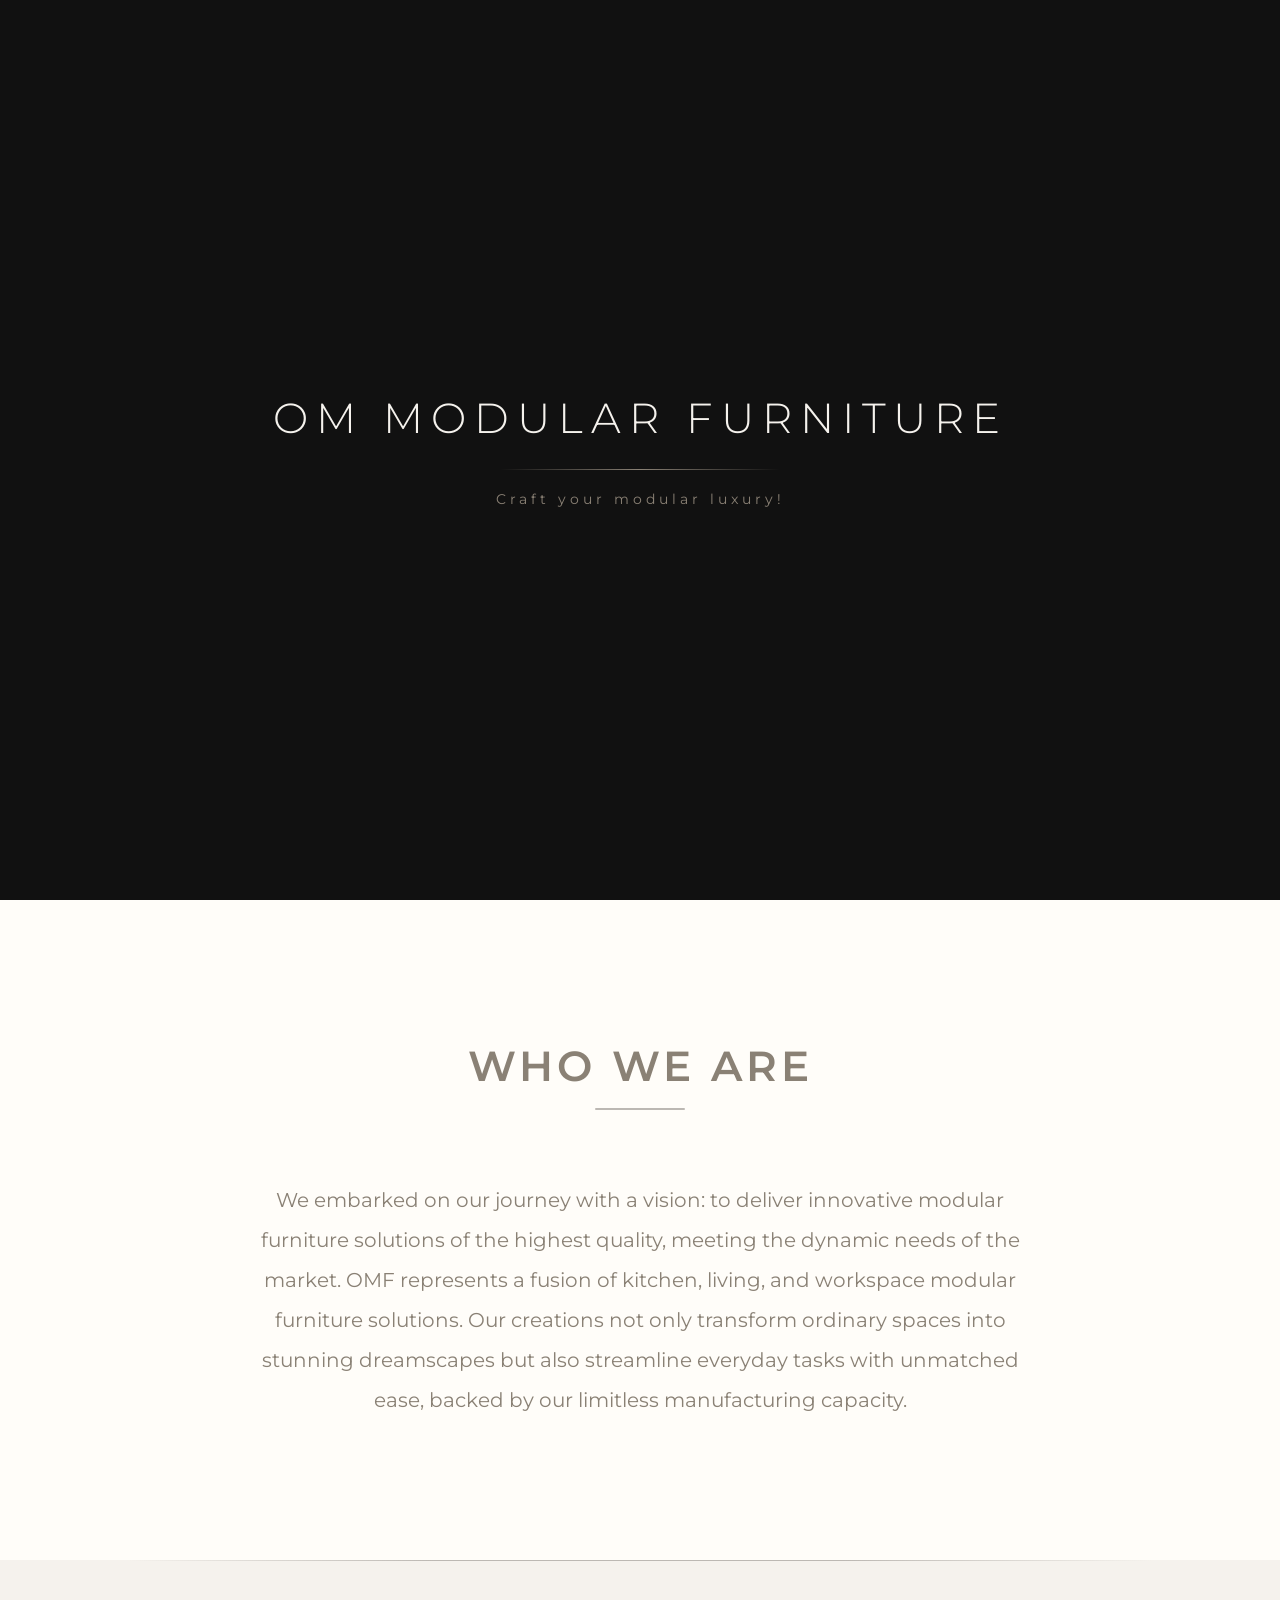
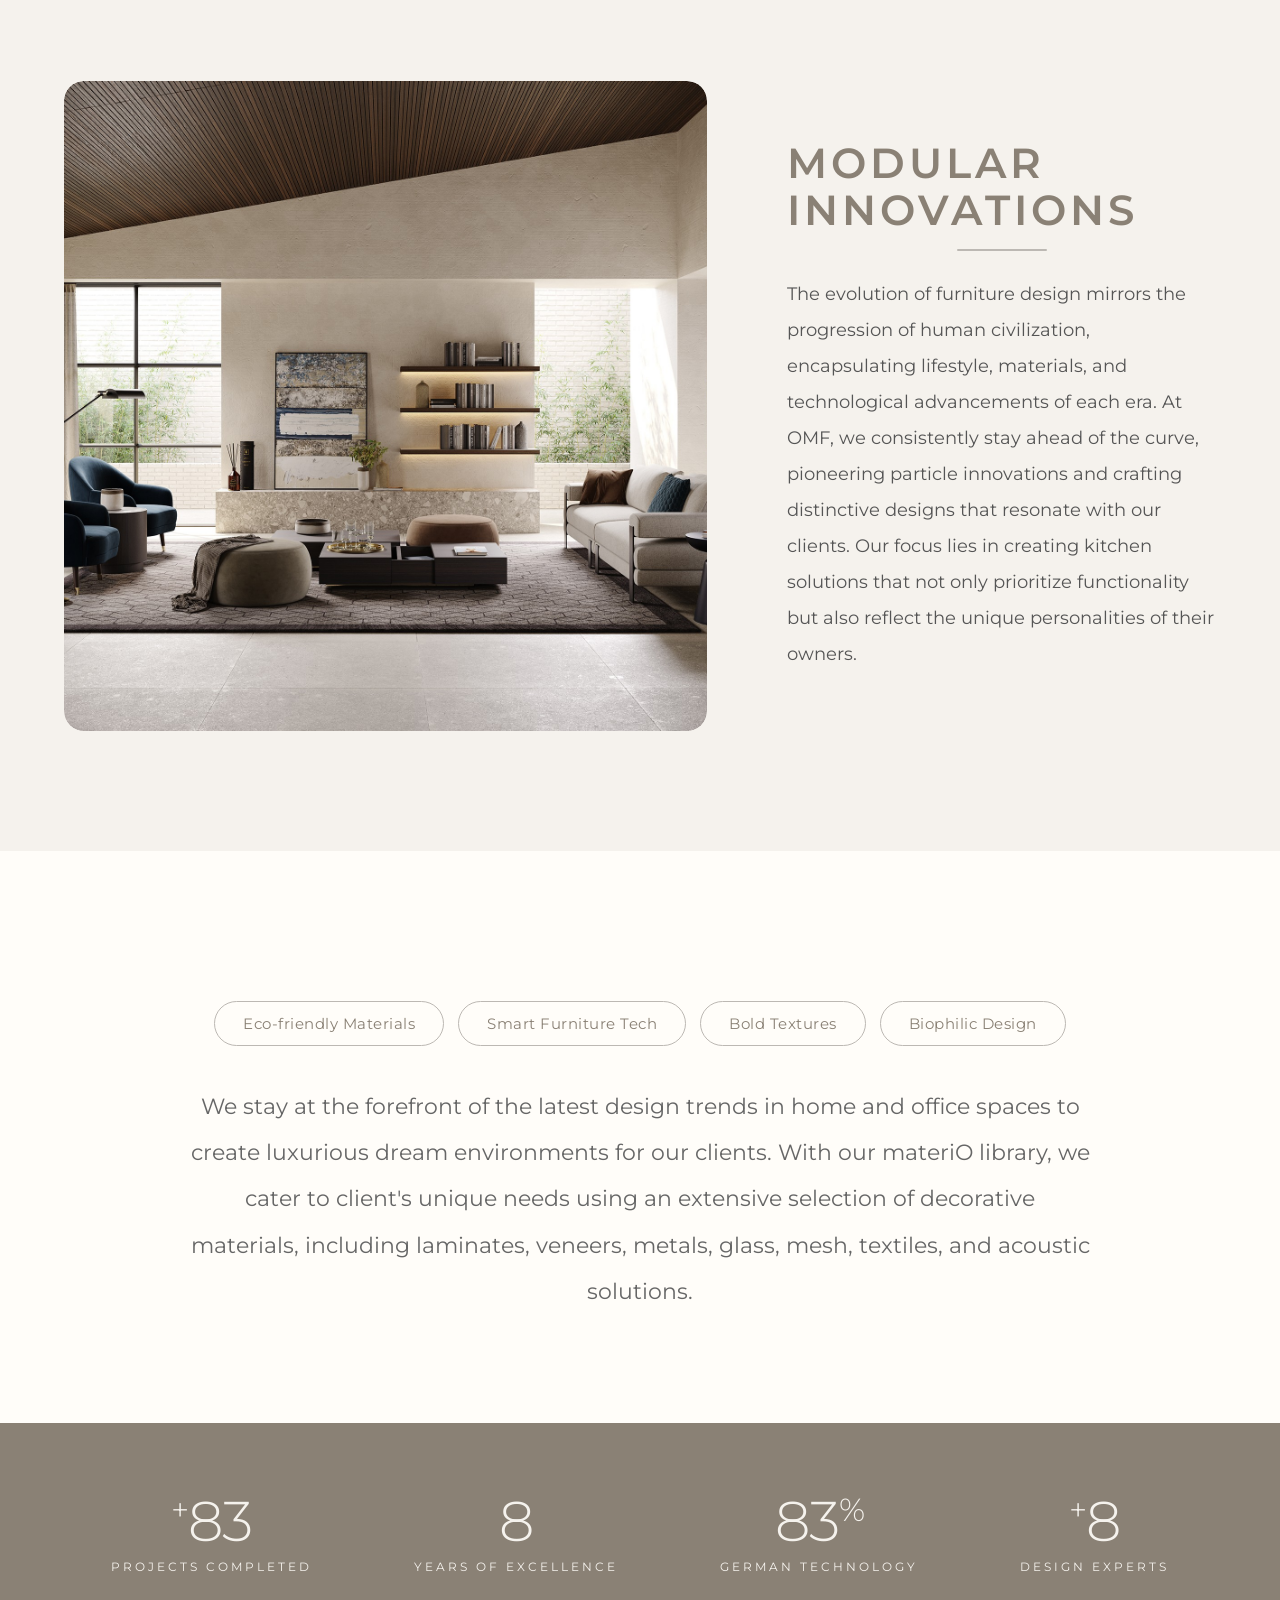
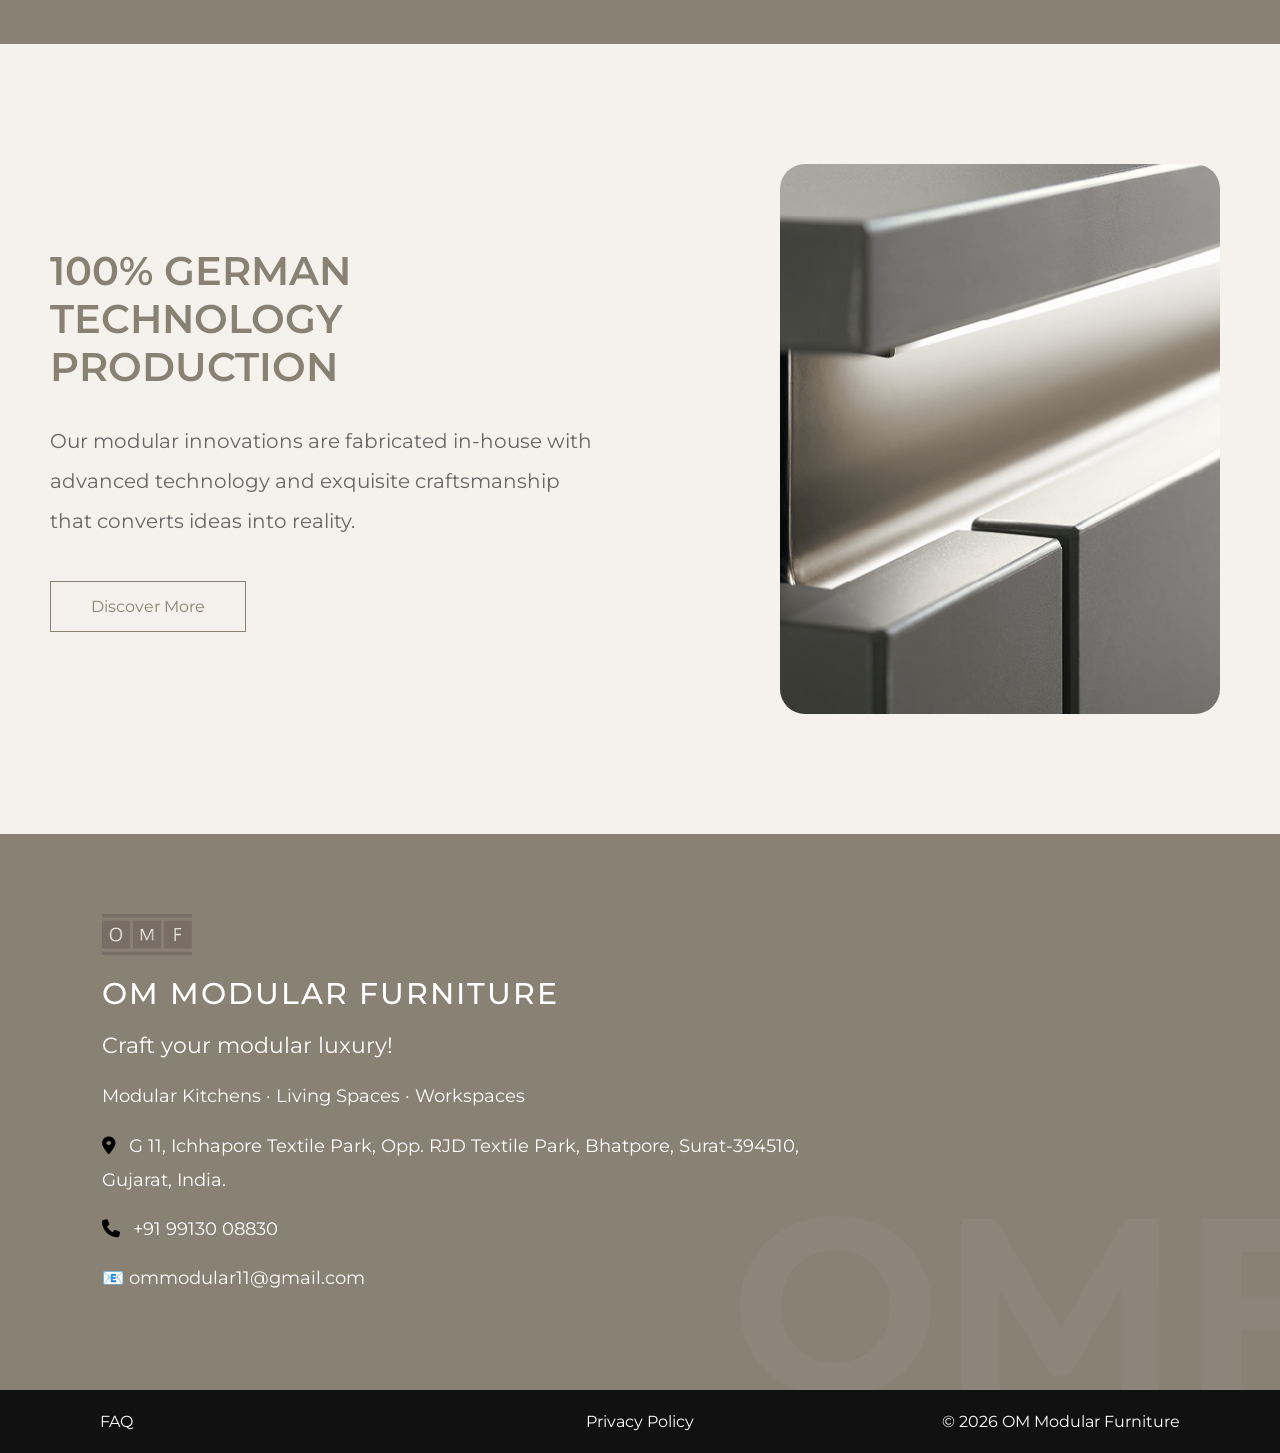
==== index.html @ 9ca9fcc8 "Update index.html" ====
<!DOCTYPE html>
<html lang="en">

<head>
    <meta charset="UTF-8">

    <meta name="viewport" content="width=device-width, initial-scale=1.0">

    <title>OM Modular Furniture Surat | Modular Kitchen, Wardrobe & Interior Design</title>

    <link rel="stylesheet" href="https://cdnjs.cloudflare.com/ajax/libs/font-awesome/6.7.2/css/all.min.css">

    <meta name="description"
        content="OM Modular Furniture Surat offers premium modular kitchens, wardrobes, TV units, living spaces and customized interior furniture solutions with modern design.">

    <link rel="stylesheet" href="https://cdnjs.cloudflare.com/ajax/libs/font-awesome/6.5.1/css/all.min.css">

    <link
        href="https://fonts.googleapis.com/css2?family=Montserrat:wght@300;400;500;600&family=Poppins:wght@300;400;500;600&display=swap"
        rel="stylesheet">

    <link rel="stylesheet" href="https://cdn.jsdelivr.net/npm/swiper@11/swiper-bundle.min.css">

    <style>
        /* ============================
           RESET & BASE
        ============================ */
        *,
        *::before,
        *::after {
            margin: 0;
            padding: 0;
            box-sizing: border-box;
        }

        html,
        body {
            width: 100%;
            overflow-x: hidden;
        }


        body {
            color: #8A8175;
            background-color: #f5f2ed;
            font-family: 'Montserrat', sans-serif;
        }

        img {
            max-width: 100%;
            height: auto;
            display: block;
        }

        /* ============================
           CSS CUSTOM PROPERTIES
        ============================ */
        :root {
            --cream: #f5f2ed;
            --warm: #fffdf9;
            --taupe: #8A8175;
            --taupe-light: #bcb8b3;
            --dark: #111;
            --white: #fff;
            --ease-out: cubic-bezier(0.22, 1, 0.36, 1);
            --ease-in-out: cubic-bezier(0.65, 0, 0.35, 1);
        }

        /* ============================
           LOADER
        ============================ */
        #loader {
            position: fixed;
            inset: 0;
            background: #111;
            display: flex;
            justify-content: center;
            align-items: center;
            z-index: 999999;
            transition: opacity .8s ease, visibility .8s ease;
        }

        #loader.hide {
            opacity: 0;
            visibility: hidden;
        }

        .loader-content {
            text-align: center;
        }

        .loader-content h1 {
            color: #f5f2ed;
            font-size: 42px;
            font-weight: 300;
            letter-spacing: 8px;
            margin-bottom: 25px;
            animation: loaderFadeUp .8s var(--ease-out) forwards;
            opacity: 0;
        }

        .loader-line {
            width: 0;
            height: 1px;
            background: linear-gradient(90deg, transparent, #8A8175, transparent);
            margin: auto;
            animation: loading 2s .3s ease forwards;
        }

        .loader-content p {
            color: #8A8175;
            letter-spacing: 4px;
            margin-top: 20px;
            font-size: 14px;
            animation: loaderFadeUp .8s .2s var(--ease-out) forwards;
            opacity: 0;
        }

        @keyframes loading {
            to {
                width: 280px;
            }
        }

        @keyframes loaderFadeUp {
            from {
                opacity: 0;
                transform: translateY(20px);
            }

            to {
                opacity: 1;
                transform: translateY(0);
            }
        }


        /* ============================
           SCROLL PROGRESS BAR
        ============================ */
        #progress-bar {
            position: fixed;
            top: 0;
            left: 0;
            height: 2px;
            background: linear-gradient(90deg, #8A8175, #bcb8b3);
            z-index: 99997;
            width: 0%;
            transition: width .1s linear;
        }

        /* ============================
   HEADER
============================ */
        header {
            position: fixed;
            top: 0;
            left: 0;
            right: 0;
            height: 90px;
            display: flex;
            align-items: center;
            justify-content: space-between;
            padding: 0 60px;
            z-index: 1000;
            transition: background .4s ease, height .4s ease, transform .5s var(--ease-out);
            animation: headerDrop .8s .2s var(--ease-out) both;
        }

        @keyframes headerDrop {
            from {
                transform: translateY(-100%);
                opacity: 0
            }

            to {
                transform: translateY(0);
                opacity: 1
            }
        }

        header.scrolled {
            background: rgba(17, 17, 17, .92);
            backdrop-filter: blur(20px);
            height: 70px;
        }

        header.hide-header {
            transform: translateY(-100%);
        }

        .logo-area {
            display: flex;
            align-items: center;
            gap: 30px;
        }

        .logo-area a {
            text-decoration: none;
            color: #f5f2ed;
            font-size: 13px;
            letter-spacing: 2px;
            text-transform: uppercase;
            position: relative;
            transition: color .3s, letter-spacing .3s;
        }

        .logo-area a::after {
            content: '';
            position: absolute;
            bottom: -4px;
            left: 0;
            width: 0;
            height: 1px;
            background: #bcb8b3;
            transition: width .4s var(--ease-out);
        }

        .logo-area a:hover {
            color: #bcb8b3;
            letter-spacing: 3px;
        }

        .logo-area a:hover::after {
            width: 100%;
        }

        .logo {
            position: absolute;
            left: 50%;
            top: 50%;
            transform: translate(-50%, -50%);
            transition: transform .4s var(--ease-out), opacity .3s;
        }

        .logo img {
            width: 120px;
        }

        .logo:hover {
            transform: translate(-50%, -50%) scale(1.06);
            opacity: .85;
        }

        .icons {
            display: flex;
            align-items: center;
            gap: 20px;
        }

        .icons i {
            font-size: 20px;
            color: #f5f2ed;
            cursor: none;
            transition: color .3s, transform .3s;
        }

        .icons i:hover {
            color: #8A8175;
            transform: scale(1.15);
        }

        .search-box {
            position: relative;
        }

        .search-form {
            position: absolute;
            top: 50%;
            right: 45px;
            transform: translateY(-50%);
            width: 0;
            overflow: hidden;
            opacity: 0;
            transition: all .4s var(--ease-out);
        }

        .search-box.active .search-form {
            width: 250px;
            opacity: 1;
        }

        .search-input {
            width: 250px;
            height: 42px;
            padding: 0 15px;
            border: 1px solid rgba(138, 129, 117, .4);
            border-radius: 30px;
            outline: none;
            background: rgba(255, 255, 255, .9);
            font-family: 'Montserrat', sans-serif;
            transition: border-color .3s;
        }

        .search-input:focus {
            border-color: #8A8175;
        }

        .menu-btn {
            transition: transform .4s var(--ease-out);
        }

        .menu-box.active .menu-btn {
            transform: rotate(90deg);
            color: #b8aa9b;
        }

        .menu-dropdown {
            position: absolute;
            top: 55px;
            right: 0;
            width: 240px;
            background: rgba(255, 255, 255, .97);
            backdrop-filter: blur(20px);
            border-radius: 18px;
            padding: 15px 25px;
            box-shadow: 0 30px 60px rgba(0, 0, 0, .12);
            opacity: 0;
            visibility: hidden;
            transform: translateY(20px) scale(.97);
            transform-origin: top right;
            transition: opacity .35s, transform .35s var(--ease-out), visibility .35s;
            z-index: 9999;
        }

        .menu-dropdown a {
            display: block;
            text-decoration: none;
            color: #555;
            font-size: 15px;
            padding: 14px 0;
            border-bottom: 1px solid rgba(0, 0, 0, .06);
            transition: color .3s, padding-left .3s;
        }

        .menu-dropdown a:last-child {
            border-bottom: none;
        }

        .menu-dropdown a:hover {
            color: #8A8175;
            padding-left: 12px;
        }

        .menu-box.active .menu-dropdown {
            opacity: 1;
            visibility: visible;
            transform: translateY(0) scale(1);
        }

        @media (max-width:768px) {

            .search-box {
                position: relative;
            }

            .search-form {
                position: absolute;
                top: 42px;
                right: -5px;
                transform: none;
                width: 0;
                opacity: 0;
                overflow: hidden;
                transition: .35s;
            }

            .search-box.active .search-form {
                width: 130px;
                opacity: 1;
            }

            .search-input {
                width: 130px;
                height: 30px;
                font-size: 12px;
                padding: 0 10px;
            }

        }

        /* ============================
           CURSOR
        ============================ */
        .cursor-dot {
            width: 8px;
            height: 8px;
            background: #8A8175;
            border-radius: 50%;
            position: fixed;
            pointer-events: none;
            z-index: 99999;
            transform: translate(-50%, -50%);
        }

        .cursor-ring {
            width: 36px;
            height: 36px;
            border: 1px solid rgba(138, 129, 117, .5);
            border-radius: 50%;
            position: fixed;
            pointer-events: none;
            z-index: 99998;
            transform: translate(-50%, -50%);
            transition: width .3s var(--ease-out), height .3s var(--ease-out), opacity .3s;
        }

        .cursor-ring.expand {
            width: 60px;
            height: 60px;
            opacity: .5;
        }

        /* ============================
           HERO
        ============================ */
        .hero {
            margin-top: -140pxs;
            height: 100vh;
            background: url("image/hero.jpg") center center/cover no-repeat;
            position: relative;
            display: flex;
            justify-content: center;
            align-items: center;
            overflow: hidden;
        }

        .hero {
            background-image: url("image/hero.jpg");
            background-position: center;
            background-size: cover;
            background-repeat: no-repeat;
        }

        /* Parallax overlay */
        .hero::before {
            content: '';
            position: absolute;
            inset: 0;
            background: rgba(0, 0, 0, .45);
            z-index: 1;
        }

        /* Subtle animated grain overlay */
        .hero::after {
            content: '';
            position: absolute;
            inset: -50%;
            background-image: url("data:image/svg+xml,%3Csvg viewBox='0 0 256 256' xmlns='http://www.w3.org/2000/svg'%3E%3Cfilter id='noise'%3E%3CfeTurbulence type='fractalNoise' baseFrequency='0.9' numOctaves='4' stitchTiles='stitch'/%3E%3C/filter%3E%3Crect width='100%25' height='100%25' filter='url(%23noise)' opacity='0.04'/%3E%3C/svg%3E");
            opacity: .4;
            z-index: 1;
            display: none;
        }

        @keyframes grainShift {

            0%,
            100% {
                transform: translate(0, 0);
            }

            10% {
                transform: translate(-2%, -2%);
            }

            20% {
                transform: translate(2%, -1%);
            }

            30% {
                transform: translate(-1%, 2%);
            }

            40% {
                transform: translate(2%, 2%);
            }

            50% {
                transform: translate(-2%, 1%);
            }

            60% {
                transform: translate(1%, -2%);
            }

            70% {
                transform: translate(-1%, 1%);
            }

            80% {
                transform: translate(2%, -2%);
            }

            90% {
                transform: translate(-2%, 2%);
            }
        }

        .hero-bg-layer {
            position: absolute;
            inset: -10%;
            z-index: 0;
            transition: transform .1s linear;
        }

        .hero-content {
            position: relative;
            z-index: 2;
            max-width: 800px;
            text-align: center;
            padding: 0 20px;
            color: #fff;
        }

        .hero-content p {
            font-size: 22px;
            line-height: 1.8;
            margin-bottom: 35px;
            opacity: 0;
            transform: translateY(40px);
            animation: fadeUp 1.2s 1.5s var(--ease-out) forwards;
            letter-spacing: .3px;
        }

        /* Decorative lines */
        .hero-line {
            width: 60px;
            height: 1px;
            background: rgba(255, 255, 255, .5);
            margin: 0 auto 30px;
            opacity: 0;
            transform: scaleX(0);
            animation: lineIn .8s 1.2s var(--ease-out) forwards;
        }

        .hero-line.bottom {
            margin: 30px auto 0;
            animation-delay: 2s;
        }

        @keyframes lineIn {
            to {
                opacity: 1;
                transform: scaleX(1);
            }
        }

        @keyframes fadeUp {
            to {
                opacity: 1;
                transform: translateY(0);
            }
        }

        .hero,
        .hero-bg-layer {
            background: url("image/hero.jpg") center center/cover no-repeat;
        }

        @media (max-width:768px) {

            .hero,
            .hero-bg-layer {
                background-image: url("image/hero.jpg");
            }

        }

        /* Scroll indicator */
        .scroll-indicator {
            position: absolute;
            bottom: 40px;
            left: 50%;
            transform: translateX(-50%);
            z-index: 3;
            display: flex;
            flex-direction: column;
            align-items: center;
            gap: 8px;
            opacity: 0;
            animation: fadeUp .8s 2.5s var(--ease-out) forwards;
        }

        .scroll-indicator span {
            color: rgba(255, 255, 255, .5);
            font-size: 11px;
            letter-spacing: 3px;
            text-transform: uppercase;
        }

        .scroll-mouse {
            width: 24px;
            height: 38px;
            border: 1px solid rgba(255, 255, 255, .4);
            border-radius: 12px;
            display: flex;
            justify-content: center;
            padding-top: 6px;
        }

        .scroll-wheel {
            width: 3px;
            height: 8px;
            background: rgba(255, 255, 255, .7);
            border-radius: 2px;
            animation: scrollWheel 2s ease infinite;
        }

        @keyframes scrollWheel {
            0% {
                transform: translateY(0);
                opacity: 1;
            }

            80% {
                transform: translateY(12px);
                opacity: 0;
            }

            100% {
                transform: translateY(0);
                opacity: 0;
            }
        }

        @media (max-width:768px) {

            .scroll-indicator {
                position: fixed !important;
                left: 50% !important;
                right: auto !important;
                bottom: 20px !important;
                transform: translateX(-50%) !important;
                margin: 0 !important;
            }

        }

        /* ============================
           SCROLL REVEAL (JS class)
        ============================ */
        .reveal {
            opacity: 0;
            transform: translateY(50px);
            transition: opacity .9s var(--ease-out), transform .9s var(--ease-out);
        }

        .reveal.active {
            opacity: 1;
            transform: translateY(0);
        }

        .reveal-left {
            opacity: 0;
            transform: translateX(-60px);
            transition: opacity .9s var(--ease-out), transform .9s var(--ease-out);
        }

        .reveal-left.active {
            opacity: 1;
            transform: translateX(0);
        }

        .reveal-right {
            opacity: 0;
            transform: translateX(60px);
            transition: opacity .9s var(--ease-out), transform .9s var(--ease-out);
        }

        .reveal-right.active {
            opacity: 1;
            transform: translateX(0);
        }

        /* Stagger delays */
        .reveal[data-delay="1"] {
            transition-delay: .1s;
        }

        .reveal[data-delay="2"] {
            transition-delay: .2s;
        }

        .reveal[data-delay="3"] {
            transition-delay: .3s;
        }

        /* ============================
           WHO WE ARE
        ============================ */
        .write {
            background-color: #fffdf9;
            padding: 140px 80px;
            display: flex;
            justify-content: center;
            overflow: hidden;
        }

        .write-content {
            max-width: 950px;
            width: 100%;
            text-align: center;
        }

        .write-content h3 {
            font-size: 2rem;
            color: #8A8175;
            text-transform: uppercase;
            letter-spacing: 4px;
            margin-bottom: 20px;
            position: relative;
            display: inline-block;
        }

        .write-content h3::after {
            content: '';
            position: absolute;
            bottom: -10px;
            left: 50%;
            transform: translateX(-50%);
            width: 0;
            height: 1px;
            background: #bcb8b3;
            transition: width 1.2s 1s var(--ease-out);
        }

        .write-content.active h3::after {
            width: 80%;
        }

        .write-content p {
            font-size: 20px;
            color: #8A8175;
            line-height: 2;
            max-width: 800px;
            margin: 30px auto 0;
            text-align: center;
        }

        /* ===== COMMON SECTION HEADING ===== */

        .section-heading {
            position: relative;
            display: inline-block;
            font-family: 'Montserrat', sans-serif;
            font-size: 42px;
            font-weight: 600;
            text-transform: uppercase;
            letter-spacing: 4px;
            color: #8A8175;
            margin-bottom: 40px;
            padding-bottom: 18px;
        }

        .section-heading::after {
            content: '';
            position: absolute;
            left: 50%;
            bottom: 0;
            transform: translateX(-50%);
            width: 90px;
            height: 2px;
            background: #bcb8b3;
            border-radius: 20px;
        }

        @media(max-width:768px) {

            .section-heading {
                font-size: 30px;
                letter-spacing: 2px;
                margin-bottom: 30px;
            }

            .section-heading::after {
                width: 70px;
            }

        }

        /* ============================
           INNOVATION SECTION
        ============================ */
        .innovation-section {
            width: 90%;
            margin: 120px auto;
            display: flex;
            align-items: center;
            gap: 80px;
        }

        .innovation-text {
            width: 40%;
        }

        .innovation-text h2 {
            font-size: 42px;
            color: #8A8175;
            margin-bottom: 25px;
            line-height: 1.1;
        }

        .innovation-text p {
            font-size: 18px;
            line-height: 1.9;
            color: #555;
            max-width: 650px;
            text-align: left;
            line-height: 2;
        }

        .innovationSwiper {
            width: 60%;
            height: 650px;
            border-radius: 20px;
            overflow: hidden;
        }

        .innovationSwiper img {
            width: 100%;
            height: 100%;
            object-fit: cover;
            border-radius: 20px;
        }

        /* Swiper override */
        .swiper-button-next,
        .swiper-button-prev {
            display: none !important;
        }

        /* ============================
           NEW SECTION
        ============================ */
        .new {
            width: 100%;
            background: #fffdf9;
            padding: 100px 20px;
        }

        .content {
            max-width: 1100px;
            margin: 0 auto;
            display: flex;
            flex-direction: column;
            align-items: center;
            text-align: center;
        }

        .content .mm {
            font-family: 'Montserrat', sans-serif;
            font-size: 22px;
            line-height: 2.2;
            color: #8A8175;
            font-weight: 500;
            max-width: 700px;
            margin: 40px auto;
            text-align: center;
        }

        .content .text {
            font-size: 22px;
            line-height: 2.1;
            color: #666;
            max-width: 900px;
            margin: 8px auto;
            text-align: center;
        }

        /* Animated feature pills */
        .feature-pills {
            display: flex;
            flex-wrap: wrap;
            gap: 14px;
            justify-content: center;
            margin: 50px auto 30px;
        }

        .pill {
            padding: 12px 28px;
            border: 1px solid #bcb8b3;
            border-radius: 50px;
            color: #8A8175;
            font-size: 15px;
            letter-spacing: .5px;
            opacity: 0;
            transform: translateY(20px) scale(.95);
            transition: opacity .5s var(--ease-out), transform .5s var(--ease-out),
                background .3s ease, color .3s ease;
            cursor: default;
        }

        .pill:hover {
            background: #8A8175;
            color: #fff;
            border-color: #8A8175;
        }

        .pill.active {
            opacity: 1;
            transform: translateY(0) scale(1);
        }

        .pill:nth-child(1) {
            transition-delay: .1s;
        }

        .pill:nth-child(2) {
            transition-delay: .2s;
        }

        .pill:nth-child(3) {
            transition-delay: .3s;
        }

        .pill:nth-child(4) {
            transition-delay: .4s;
        }

        /* ============================
           GERMAN TECH
        ============================ */
        .german-tech {
            width: 100%;
            max-width: 1400px;
            margin: 120px auto;
            padding: 0 50px;
            display: flex;
            justify-content: space-between;
            align-items: center;
            gap: 80px;
        }

        .german-left {
            flex: 1;
        }

        .german-left h2 {
            font-size: 40px;
            font-weight: 600;
            line-height: 1.2;
            color: #8A8175;
            margin-bottom: 30px;
            margin-top: 5px;
        }

        .german-left p {
            font-size: 20px;
            line-height: 2;
            color: #666;
            max-width: 600px;
            margin-bottom: 40px;
        }

        .discover-btn {
            display: inline-block;
            padding: 15px 40px;
            border: 1px solid #8A8175;
            text-decoration: none;
            color: #8A8175;
            position: relative;
            overflow: hidden;
            transition: color .4s ease, letter-spacing .3s ease;
        }

        .discover-btn::before {
            content: '';
            position: absolute;
            inset: 0;
            background: #8A8175;
            transform: scaleX(0);
            transform-origin: right;
            transition: transform .4s var(--ease-in-out);
            z-index: -1;
        }

        .discover-btn:hover::before {
            transform: scaleX(1);
            transform-origin: left;
        }

        .discover-btn:hover {
            color: #fff;
            letter-spacing: 1px;
        }

        .german-right {
            flex: 1;
            overflow: hidden;
            border-radius: 25px;
        }

        .german-right img {
            width: 80%;
            height: 550px;
            object-fit: cover;
            border-radius: 25px;
            margin-left: 100px;
            transition: transform .8s var(--ease-out);
        }

        .german-right:hover img {
            transform: scale(1.04);
        }

        /* ============================
           STATS COUNTER STRIP
        ============================ */
        .stats-strip {
            background: #8A8175;
            padding: 70px 80px;
            display: flex;
            justify-content: space-around;
            align-items: center;
            flex-wrap: wrap;
            gap: 40px;
        }

        .stat-item {
            text-align: center;
        }

        .stat-num {
            font-size: 56px;
            font-weight: 300;
            color: #f5f2ed;
            letter-spacing: -1px;
            line-height: 1;
        }

        .stat-num span {
            font-size: 32px;
            vertical-align: super;
        }

        .stat-label {
            font-size: 12px;
            color: #f5f2ed;
            letter-spacing: 3px;
            text-transform: uppercase;
            margin-top: 10px;
        }

        /* =====================================
   CONTACT
===================================== */

        .contact {
            background: #8A8175;
            color: #fff;
            padding: 80px 8%;
            position: relative;
            overflow: hidden;
            margin: 0;
        }

        .contact::before {
            content: "OMF";
            position: absolute;
            right: -60px;
            bottom: -40px;
            font-size: 250px;
            font-weight: 700;
            color: rgba(255, 255, 255, .04);
            pointer-events: none;
            user-select: none;
            line-height: 1;
        }

        .logo1 {
            display: flex;
            justify-content: flex-start;
            margin-bottom: 20px;
        }

        .logo1 img {
            width: 90px;
            margin-left: 0;
        }

        .contact h1 {
            font-size: 30px;
            font-weight: 500;
            letter-spacing: 2px;
            text-transform: uppercase;
            color: #fff;
            margin-bottom: 20px;
        }

        .contact h2 {
            font-size: 22px;
            font-weight: 400;
            margin-bottom: 20px;
        }

        .contact p {
            font-size: 18px;
            line-height: 1.9;
            margin-bottom: 15px;
            max-width: 700px;
        }

        /* =====================================
   FOOTER
===================================== */

        footer {
            background: #111;
            color: #fff;
            display: flex;
            justify-content: space-between;
            align-items: center;
            padding: 22px 60px;
            margin: 0;
        }

        .footer-left,
        .footer-center,
        .footer-right {
            flex: 1;
            font-size: 16px;
        }

        .footer-left {
            margin-left: 40px;
            text-align: left;
        }

        .footer-center {
            text-align: center;
        }

        .footer-right {
            margin-right: 40px;
            text-align: right;
        }

        footer a {
            color: #fff;
            text-decoration: none;
            transition: .3s;
        }

        footer a:hover {
            color: #c7c0b8;
        }

        /* Remove Gap */

        .contact+footer {
            margin-top: 0;
        }

        body {
            margin: 0;
        }

        .contact i {
            color: #000;
            margin-right: 8px;
        }

        /* =====================================
   TABLET
===================================== */

        @media(max-width:991px) {

            .contact {
                padding: 70px 40px;
                text-align: center;
            }

            .logo1 {
                justify-content: center;
            }

            .logo1 img {
                margin: 0;
                width: 90px;
            }

            .contact h1,
            .contact h2,
            .contact p {
                text-align: center;
                margin-left: auto;
                margin-right: auto;
            }

            footer {
                padding: 20px 30px;
            }

        }

        /* =====================================
   MOBILE
===================================== */

        @media(max-width:768px) {

            .contact {
                padding: 60px 20px;
            }

            .logo1 img {
                width: 85px;
            }

            .contact h1 {
                font-size: 22px;
            }

            .contact h2 {
                font-size: 18px;
            }

            .contact p {
                font-size: 15px;
                line-height: 1.8;
            }

            .contact::before {
                font-size: 140px;
                right: -25px;
                bottom: -20px;
            }

            footer {
                flex-direction: column;
                gap: 12px;
                text-align: center;
                padding: 25px 15px;
            }

            .footer-left,
            .footer-center,
            .footer-right {
                width: 100%;
                text-align: center;
            }

        }

        /* ============================
           HEADING SPLIT ANIMATION
        ============================ */
        .split-word {
            display: inline-block;
            overflow: hidden;
            vertical-align: top;
        }

        .split-word .inner {
            display: inline-block;
            transform: translateY(110%);
            transition: transform .8s var(--ease-out);
        }

        .split-word.active .inner {
            transform: translateY(0);
        }

        /* ============================
           HORIZONTAL LINE DIVIDERS
        ============================ */
        .divider-line {
            height: 1px;
            background: linear-gradient(90deg, transparent, #bcb8b3 30%, #bcb8b3 70%, transparent);
            width: 0;
            margin: 0 auto;
            transition: width 1.4s var(--ease-out);
        }

        .divider-line.active {
            width: 80%;
        }

        /* ============================
           MEDIA QUERIES
        ============================ */
        @media(max-width: 991px) {
            .innovation-section {
                flex-direction: column;
                gap: 40px;
            }

            .innovation-text {
                width: 100%;
                text-align: center;
            }

            .innovation-text p {
                text-align: center;
            }

            .innovationSwiper {
                width: 100%;
                height: 400px;
            }

            .german-tech {
                flex-direction: column;
                text-align: center;
                padding: 0 30px;
            }

            .german-right img {
                margin: 0 auto;
                width: 100%;
                height: 400px;
            }

            .stats-strip {
                padding: 50px 30px;
            }
        }

        @media(max-width: 768px) {
            header {
                height: 75px;
                padding: 0 15px;
            }

            .logo {
                position: static;
                transform: none;
            }

            .logo img {
                width: 75px;
            }

            .logo-area {
                gap: 12px;
            }

            .logo-area a {
                font-size: 13px;
            }

            .icons i {
                font-size: 22px;
            }

            .menu-dropdown {
                right: 0;
                top: 35px;
                width: 200px;
            }

            .write {
                padding: 60px 20px;
            }

            .innovation-text h2 {
                font-size: 35px;
            }

            .innovationSwiper {
                height: 300px;
            }

            .contact {
                padding: 50px 20px;
                text-align: center;
            }

            .contact h1,
            .contact h2,
            .contact p {
                text-align: center;
            }

            footer {
                flex-direction: column;
                gap: 12px;
                padding: 25px 15px;
            }

            .footer-left,
            .footer-center,
            .footer-right {
                width: 100%;
                margin: 0;
                text-align: center;
            }

            .stat-num {
                font-size: 40px;
            }
        }

        @media(max-width: 600px) {
            h1 {
                font-size: 32px !important;
            }

            h2 {
                font-size: 28px !important;
            }

            p {
                font-size: 16px !important;
                line-height: 1.6;
            }
        }

        /* Reduced motion */
        @media (prefers-reduced-motion: reduce) {

            *,
            *::before,
            *::after {
                animation-duration: .01ms !important;
                transition-duration: .01ms !important;
            }
        }

        .hero-content,
        header {
            opacity: 0;
        }

        .page-loaded .hero-content,
        .page-loaded header {
            opacity: 1;
        }

        html {
            scroll-behavior: smooth;
        }

        /* ============================
   MOBILE HEADER
============================ */

        @media (max-width:768px) {

            header {
                height: 75px;
                padding: 0 15px;
                background: rgba(17, 17, 17, .75);
                backdrop-filter: blur(15px);
            }


            .logo-area {
                display: flex;
                gap: 12px;
                flex-shrink: 0;
            }


            .logo-area a {
                font-size: 10px;
                letter-spacing: 1px;
            }


            .logo {
                position: absolute;
                left: 50%;
                transform: translate(-50%, -50%);
            }


            .logo img {
                width: 90px;
            }


            .icons {
                gap: 12px;
                flex-shrink: 0;
            }


            .icons i {
                font-size: 17px;
            }


            .search-form {
                right: 0;
                top: 55px;
            }


            .search-box.active .search-form {
                width: 190px;
            }


            .search-input {
                width: 190px;
                height: 38px;
            }


            .menu-dropdown {
                position: fixed;
                top: 75px;
                right: 12px;
                width: 210px;
            }

        }



        /* SMALL MOBILE */
        @media(max-width:420px) {

            header {
                padding: 0 10px;
            }


            .logo-area {
                gap: 8px;
            }


            .logo-area a {
                font-size: 9px;
            }


            .logo img {
                width: 75px;
            }


            .icons {
                gap: 8px;
            }


            .icons i {
                font-size: 16px;
            }

        }

        ::selection {
            background: #8A8175;
            color: white;
        }
    </style>
</head>

<body>

    <!-- CURSOR -->
    <div class="cursor-dot" id="cursorDot"></div>
    <div class="cursor-ring" id="cursorRing"></div>

    <!-- SCROLL PROGRESS -->
    <div id="progress-bar"></div>

    <!-- LOADER -->
    <div id="loader">
        <div class="loader-content">
            <h1>OM MODULAR FURNITURE</h1>
            <div class="loader-line"></div>
            <p>Craft your modular luxury!</p>
        </div>
    </div>

    <header id="mainHeader">
        <div class="logo-area">
            <a href="culture.html">Culture</a>
            <a href="insight.html">Insight</a>
        </div>

        <div class="logo">
            <img src="image/logo.png" alt="OM Modular Furniture - Modular Kitchen & Interior Solutions">
        </div>

        <div class="icons">
            <div class="search-box">
                <i class="fas fa-search search-btn"></i>
                <form class="search-form">
                    <input type="text" class="search-input" placeholder="Search...">
                </form>
            </div>

            <div class="menu-box">
                <i class="fas fa-bars menu-btn"></i>
                <div class="menu-dropdown">
                    <a href="modular-kitchen.html">Modular Kitchen</a>
                    <a href="living-space.html">Living Space</a>
                    <a href="workspace.html">Workspace</a>
                    <a href="contact.html">Contact</a>
                </div>
            </div>
        </div>
    </header>

    <!-- HERO -->
    <section class="hero">
        <div class="hero-bg-layer" id="heroBg"></div>
        <div class="hero-content">
            <div class="hero-line"></div>
            <p>
                "We are the ideas that become actions, Spaces that transformed into emotions,
                Invisible yet palpable values that redefine interior environments, elevating them from ordinary to
                extraordinary dreamscapes."
            </p>

            <div class="hero-line bottom"></div>
            <div class="scroll-indicator">
                <span>Scroll</span>
                <div class="scroll-mouse">
                    <div class="scroll-wheel"></div>
                </div>
            </div>
    </section>

    <!-- WHO WE ARE -->
    <section class="write">
        <div class="write-content reveal">
            <h2 class="section-heading">Who We Are</h2>
            <p>
                We embarked on our journey with a vision: to deliver innovative modular furniture solutions of the
                highest quality, meeting the dynamic needs of the market. OMF represents a fusion of kitchen,
                living,
                and workspace modular furniture solutions. Our creations not only transform ordinary spaces into
                stunning
                dreamscapes but also streamline everyday tasks with unmatched ease, backed by our limitless
                manufacturing capacity.
            </p>
        </div>
    </section>

    <!-- DIVIDER -->
    <div class="divider-line" style="margin: 0 auto;"></div>

    <!-- INNOVATION -->
    <section class="innovation-section">
        <div class="swiper innovationSwiper reveal-left">
            <div class="swiper-wrapper">
                <div class="swiper-slide"><img src="image/innovation1.jpg" alt="Modern Modular Furniture Design Surat">
                </div>
                <div class="swiper-slide"><img src="image/innovation2.jpg"
                        alt="Premium Modular Kitchen Interior Design"></div>
                <div class="swiper-slide"><img src="image/innovation3.jpg"
                        alt="Luxury Living Room Furniture Design Surat"></div>
                <div class="swiper-slide"><img src="image/innovation4.jpg" alt="Customized Modular Furniture Solutions">
                </div>
                <div class="swiper-slide"><img src="image/innovation5.jpg" alt="Modern Workspace Interior Furniture">
                </div>
            </div>
            <div class="swiper-button-next"></div>
            <div class="swiper-button-prev"></div>
        </div>

        <div class="innovation-text reveal-right">
            <h2 class="section-heading">Modular Innovations</h2>
            <p>
                The evolution of furniture design mirrors the progression of human civilization, encapsulating
                lifestyle, materials, and technological advancements of each era. At OMF, we consistently stay
                ahead of the curve, pioneering particle innovations and crafting distinctive designs that resonate
                with our clients. Our focus lies in creating kitchen solutions that not only prioritize functionality
                but also reflect the unique personalities of their owners.
            </p>
        </div>
    </section>

    <!-- NEW FEATURES SECTION -->
    <section class="new">
        <div class="content">
            <div class="feature-pills">
                <div class="pill">Eco-friendly Materials</div>
                <div class="pill">Smart Furniture Tech</div>
                <div class="pill">Bold Textures</div>
                <div class="pill">Biophilic Design</div>
            </div>
            <p class="text reveal">
                We stay at the forefront of the latest design trends in home and office spaces to create luxurious dream
                environments for our clients. With our materiO library, we cater to client's unique needs using an
                extensive selection of decorative materials, including laminates, veneers, metals, glass, mesh,
                textiles, and acoustic solutions.
            </p>
        </div>
    </section>

    <!-- STATS STRIP -->
    <section class="stats-strip">
        <div class="stat-item reveal" data-delay="1">
            <div class="stat-num" data-target="100"><span>+</span>0</div>
            <div class="stat-label">Projects Completed</div>
        </div>
        <div class="stat-item reveal" data-delay="2">
            <div class="stat-num" data-target="10">0</div>
            <div class="stat-label">Years of Excellence</div>
        </div>
        <div class="stat-item reveal" data-delay="3">
            <div class="stat-num" data-target="100">0<span>%</span></div>
            <div class="stat-label">German Technology</div>
        </div>
        <div class="stat-item reveal" data-delay="1">
            <div class="stat-num" data-target="10"><span>+</span>0</div>
            <div class="stat-label">Design Experts</div>
        </div>
    </section>

    <!-- GERMAN TECH -->
    <section class="german-tech">
        <div class="german-left reveal-left">
            <h2>100% GERMAN TECHNOLOGY PRODUCTION</h2>
            <p>
                Our modular innovations are fabricated in-house with advanced
                technology and exquisite craftsmanship that converts ideas into reality.
            </p>
            <a href="#" class="discover-btn">Discover More</a>
        </div>
        <div class="german-right reveal-right">
            <img src="image/german-tech.jpg" alt="German Technology Modular Furniture Manufacturing Surat">
        </div>
    </section>

    <!-- CONTACT -->
    <section class="contact">

        <div class="logo1">
            <img src="image/logo.png" alt="OM Modular Furniture - Modular Kitchen & Interior Solutions">
        </div>

        <h1 class="reveal">Om Modular Furniture</h1>
        <h2 class="reveal">Craft your modular luxury!</h2>
        <p class="reveal">Modular Kitchens · Living Spaces · Workspaces</p>
        <p class="reveal">
            <i class="fa-solid fa-location-dot"></i>
            G 11, Ichhapore Textile Park, Opp. RJD Textile Park,
            Bhatpore, Surat-394510, Gujarat, India.
        </p>

        <p class="reveal">
            <i class="fa-solid fa-phone"></i>
            +91 99130 08830
        </p>

        <p class="reveal">📧 ommodular11@gmail.com</p>
    </section>

    <!-- FOOTER -->
    <footer>
        <div class="footer-left"><a href="FAQ.html">FAQ</a></div>
        <div class="footer-center"><a href="privacy-policy.html">Privacy Policy</a></div>
        <div class="footer-right">© 2026 OM Modular Furniture</div>
    </footer>

    <script src="https://cdn.jsdelivr.net/npm/swiper@11/swiper-bundle.min.js"></script>

    <script>

        /* ============================
      CURSOR
   ============================ */
        const dot = document.getElementById("cursorDot");
        const ring = document.getElementById("cursorRing");
        let mouseX = 0, mouseY = 0, ringX = 0, ringY = 0;

        document.addEventListener("mousemove", e => {
            mouseX = e.clientX; mouseY = e.clientY;
            dot.style.left = mouseX + "px";
            dot.style.top = mouseY + "px";
        });
        (function ringFollow() {
            ringX += (mouseX - ringX) * 0.12;
            ringY += (mouseY - ringY) * 0.12;
            ring.style.left = ringX + "px";
            ring.style.top = ringY + "px";
            requestAnimationFrame(ringFollow);
        })();
        document.querySelectorAll("a, button, .icons i, .service-item").forEach(el => {
            el.addEventListener("mouseenter", () => ring.classList.add("expand"));
            el.addEventListener("mouseleave", () => ring.classList.remove("expand"));
        });


        /* ============================
        LOADER
     ============================ */
        window.addEventListener("load", () => {
            const loader = document.getElementById("loader");

            setTimeout(() => {
                loader.classList.add("hide");

                setTimeout(() => {
                    loader.remove();
                    document.body.classList.add("page-loaded");
                }, 800);

            }, 2500);
        });

        /* ============================
           CUSTOM CURSOR
        ============================ */

        document.querySelectorAll("a, button, .icons i, .pill").forEach(el => {
            el.addEventListener("mouseenter", () => ring.classList.add("expand"));
            el.addEventListener("mouseleave", () => ring.classList.remove("expand"));
        });

        /* ============================
           PROGRESS BAR
        ============================ */
        const progressBar = document.getElementById("progress-bar");

        window.addEventListener("scroll", () => {
            const totalHeight =
                document.documentElement.scrollHeight - window.innerHeight;

            const progress =
                (window.pageYOffset / totalHeight) * 100;

            progressBar.style.width = progress + "%";
        });

        /* ============================
           HEADER SCROLL
        ============================ */
        const header = document.getElementById("mainHeader");

        let lastScroll = 0;

        window.addEventListener("scroll", () => {

            let currentScroll = window.pageYOffset;

            header.classList.toggle("scrolled", currentScroll > 60);

            if (currentScroll > lastScroll && currentScroll > 120) {
                header.style.transform = "translateY(-100%)";
            } else {
                header.style.transform = "translateY(0)";
            }

            lastScroll = currentScroll;
        });


        /* ============================
           SWIPER
        ============================ */
        new Swiper(".innovationSwiper", {
            loop: true,
            speed: 1500,
            autoplay: {
                delay: 3000,
                disableOnInteraction: false,
            },
            effect: "fade",
            fadeEffect: {
                crossFade: true,
            },
        });

        /* ============================
           SCROLL REVEAL
        ============================ */
        const revealElements = document.querySelectorAll(
            ".reveal, .reveal-left, .reveal-right, .divider-line, .write-content"
        );

        const revealObserver = new IntersectionObserver((entries) => {

            entries.forEach(entry => {

                if (entry.isIntersecting) {
                    entry.target.classList.add("active");
                }

            });

        }, {
            threshold: 0.15
        });

        revealElements.forEach(el => {
            revealObserver.observe(el);
        });

        /* ============================
           FEATURE PILLS
        ============================ */
        const pillSection = document.querySelector(".feature-pills");

        const pillObserver = new IntersectionObserver((entries) => {

            entries.forEach(entry => {

                if (entry.isIntersecting) {

                    document.querySelectorAll(".pill").forEach(pill => {
                        pill.classList.add("active");
                    });

                }

            });

        }, {
            threshold: 0.3
        });

        if (pillSection) {
            pillObserver.observe(pillSection);
        }

        /* ============================
           COUNTER
        ============================ */
        function animateCounter(el) {

            const target = Number(el.dataset.target);

            const hasPercent = el.innerHTML.includes("%");
            const hasPlus = el.innerHTML.includes("+");

            const duration = 1800;

            const startTime = performance.now();

            function update(currentTime) {

                const elapsed = currentTime - startTime;

                const progress = Math.min(elapsed / duration, 1);

                const value =
                    Math.floor(target * (1 - Math.pow(1 - progress, 3)));

                let html = "";

                if (hasPlus) html += "<span>+</span>";

                html += value;

                if (hasPercent) html += "<span>%</span>";

                el.innerHTML = html;

                if (progress < 1) {
                    requestAnimationFrame(update);
                }
            }

            requestAnimationFrame(update);
        }

        const counterObserver = new IntersectionObserver((entries) => {

            entries.forEach(entry => {

                if (entry.isIntersecting) {

                    const counter =
                        entry.target.querySelector(".stat-num[data-target]");

                    if (counter && !counter.dataset.counted) {

                        counter.dataset.counted = "true";

                        animateCounter(counter);
                    }
                }
            });

        }, {
            threshold: 0.3
        });

        document.querySelectorAll(".stat-item").forEach(item => {
            counterObserver.observe(item);
        });

        /* ============================
           MENU
        ============================ */
        const menuBtn = document.querySelector(".menu-btn");
        const menuBox = document.querySelector(".menu-box");

        if (menuBtn && menuBox) {

            menuBtn.addEventListener("click", (e) => {
                e.stopPropagation();
                menuBox.classList.toggle("active");
            });

            document.addEventListener("click", () => {
                menuBox.classList.remove("active");
            });
        }

        /* ============================
           SEARCH
        ============================ */
        /* SEARCH */
        const searchBtn = document.querySelector(".search-btn");
        const searchBox = document.querySelector(".search-box");

        if (searchBtn) {

            searchBtn.addEventListener("click", function (e) {
                e.stopPropagation();

                searchBox.classList.toggle("active");

                if (searchBox.classList.contains("active")) {
                    setTimeout(() => {
                        searchInput.focus();
                    }, 200);
                }
            });

            searchBox.addEventListener("click", function (e) {
                e.stopPropagation();
            });

            document.addEventListener("click", function () {
                searchBox.classList.remove("active");
            });

        }

        const searchForm = document.querySelector(".search-form");
const searchInput = document.querySelector(".search-input");

searchForm.addEventListener("submit", function (e) {
    e.preventDefault();

    let value = searchInput.value.toLowerCase().trim();

    // Kitchen
    if (
        value.includes("kitchen") ||
        value.includes("linear") ||
        value.includes("parallel") ||
        value.includes("l-shape") ||
        value.includes("l shape") ||
        value.includes("u-shape") ||
        value.includes("u shape") ||
        value.includes("island") ||
        value.includes("peninsula")
    ) {
        window.location.href = "modular-kitchen.html";
    }

    // Living Space
    else if (
        value.includes("living") ||
        value.includes("living room") ||
        value.includes("tv unit") ||
        value.includes("display unit") ||
        value.includes("storage cabinet") ||
        value.includes("coffee table") ||
        value.includes("entertainment unit")
    ) {
        window.location.href = "living-space.html";
    }

    // Bedroom
    else if (
        value.includes("bedroom") ||
        value.includes("bed") ||
        value.includes("modular bed") ||
        value.includes("side storage") ||
        value.includes("wall mirror") ||
        value.includes("study") ||
        value.includes("study unit") ||
        value.includes("work unit")
    ) {
        window.location.href = "bedroom.html";
    }

    // Bathroom
    else if (
        value.includes("bathroom") ||
        value.includes("vanity") ||
        value.includes("sink") ||
        value.includes("dressing") ||
        value.includes("dressing unit") ||
        value.includes("bath storage")
    ) {
        window.location.href = "bathroom.html";
    }

    // Wardrobe
    else if (
        value.includes("wardrobe") ||
        value.includes("hinged") ||
        value.includes("sliding") ||
        value.includes("walk-in") ||
        value.includes("walk in")
    ) {
        window.location.href = "wardrobe.html";
    }

    // Workspace
    else if (
        value.includes("workspace") ||
        value.includes("office") ||
        value.includes("workstation") ||
        value.includes("locker") ||
        value.includes("storage") ||
        value.includes("table") ||
        value.includes("meeting") ||
        value.includes("booth") ||
        value.includes("lounge") ||
        value.includes("bookshelf") ||
        value.includes("reception") ||
        value.includes("conference") ||
        value.includes("executive")
    ) {
        window.location.href = "workspace.html";
    }

    // Contact
    else if (
        value.includes("contact") ||
        value.includes("phone") ||
        value.includes("email")
    ) {
        window.location.href = "contact.html";
    }

    // Culture
    else if (
        value.includes("culture")
    ) {
        window.location.href = "culture.html";
    }

    // Insight
    else if (
        value.includes("insight") ||
        value.includes("design") ||
        value.includes("story")
    ) {
        window.location.href = "insight.html";
    }

    else {
        alert("Page not found");
    }
});    </script>

</body>

</html>
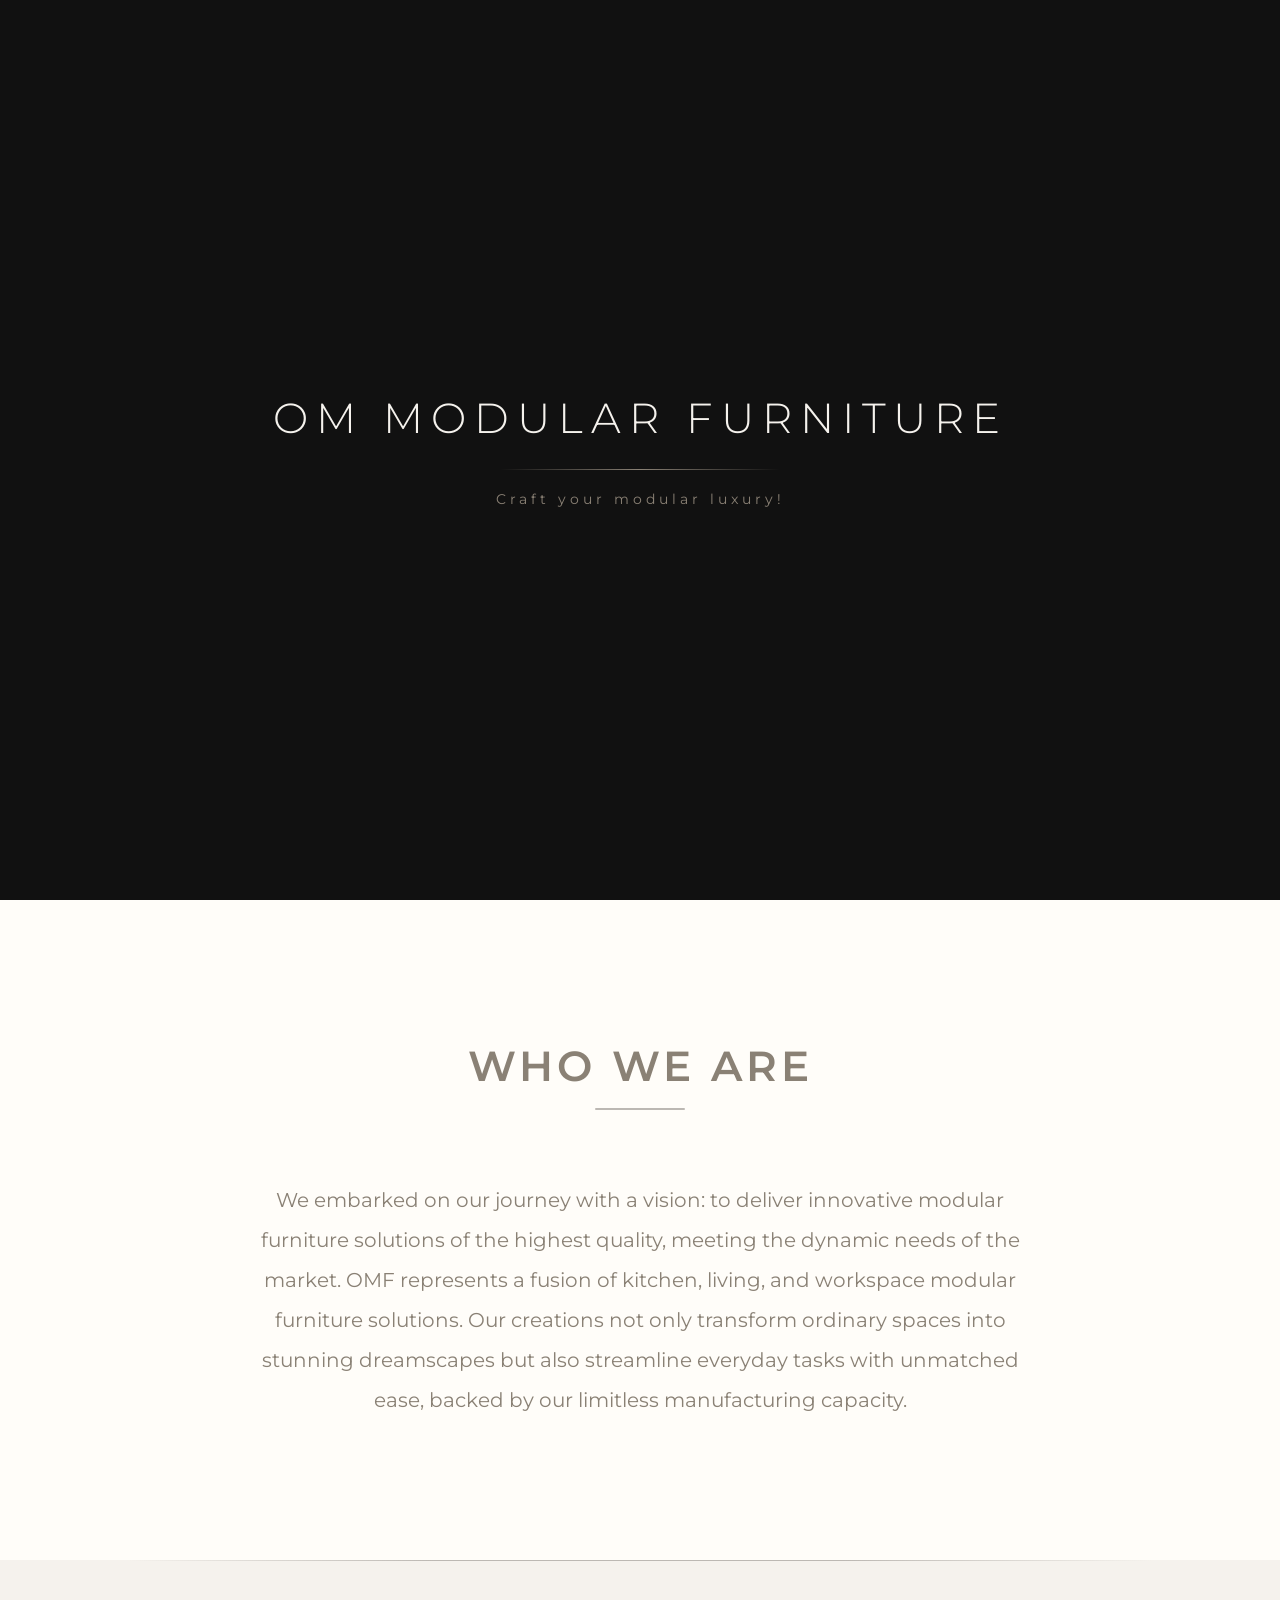
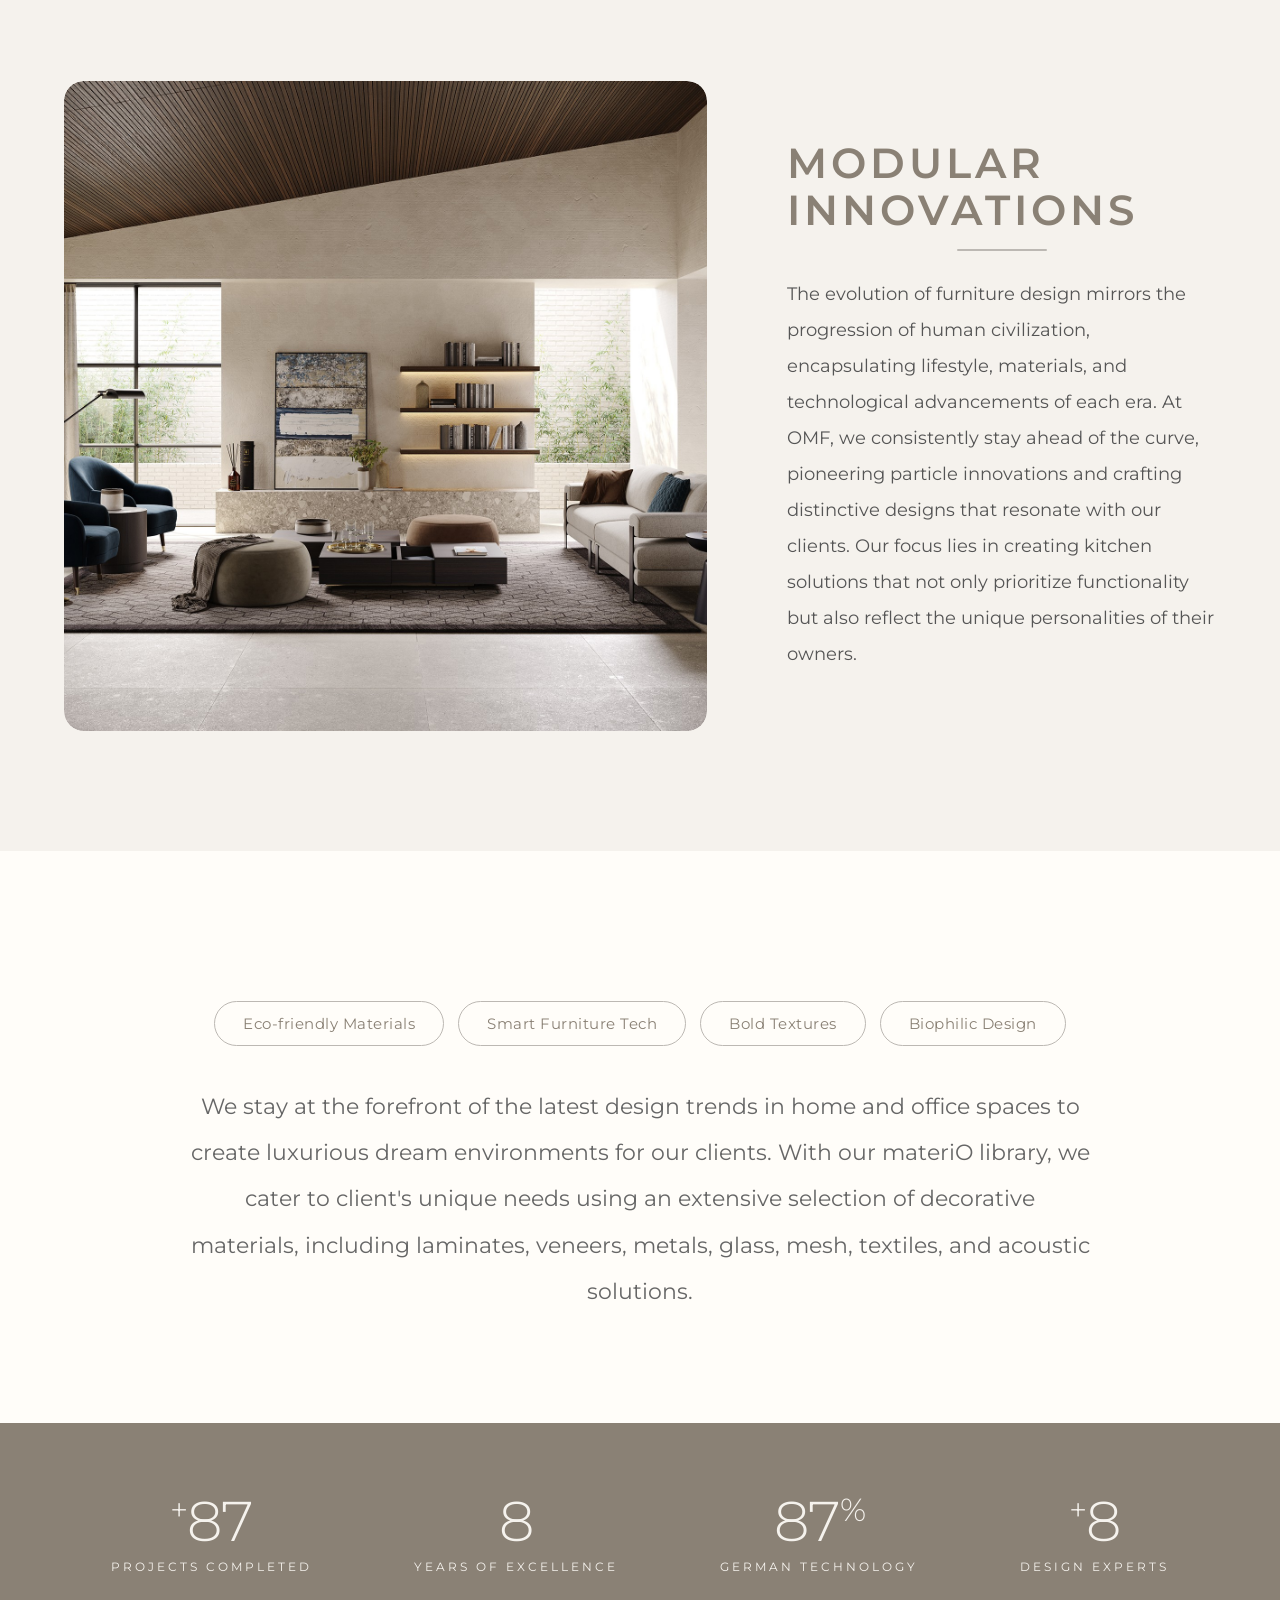
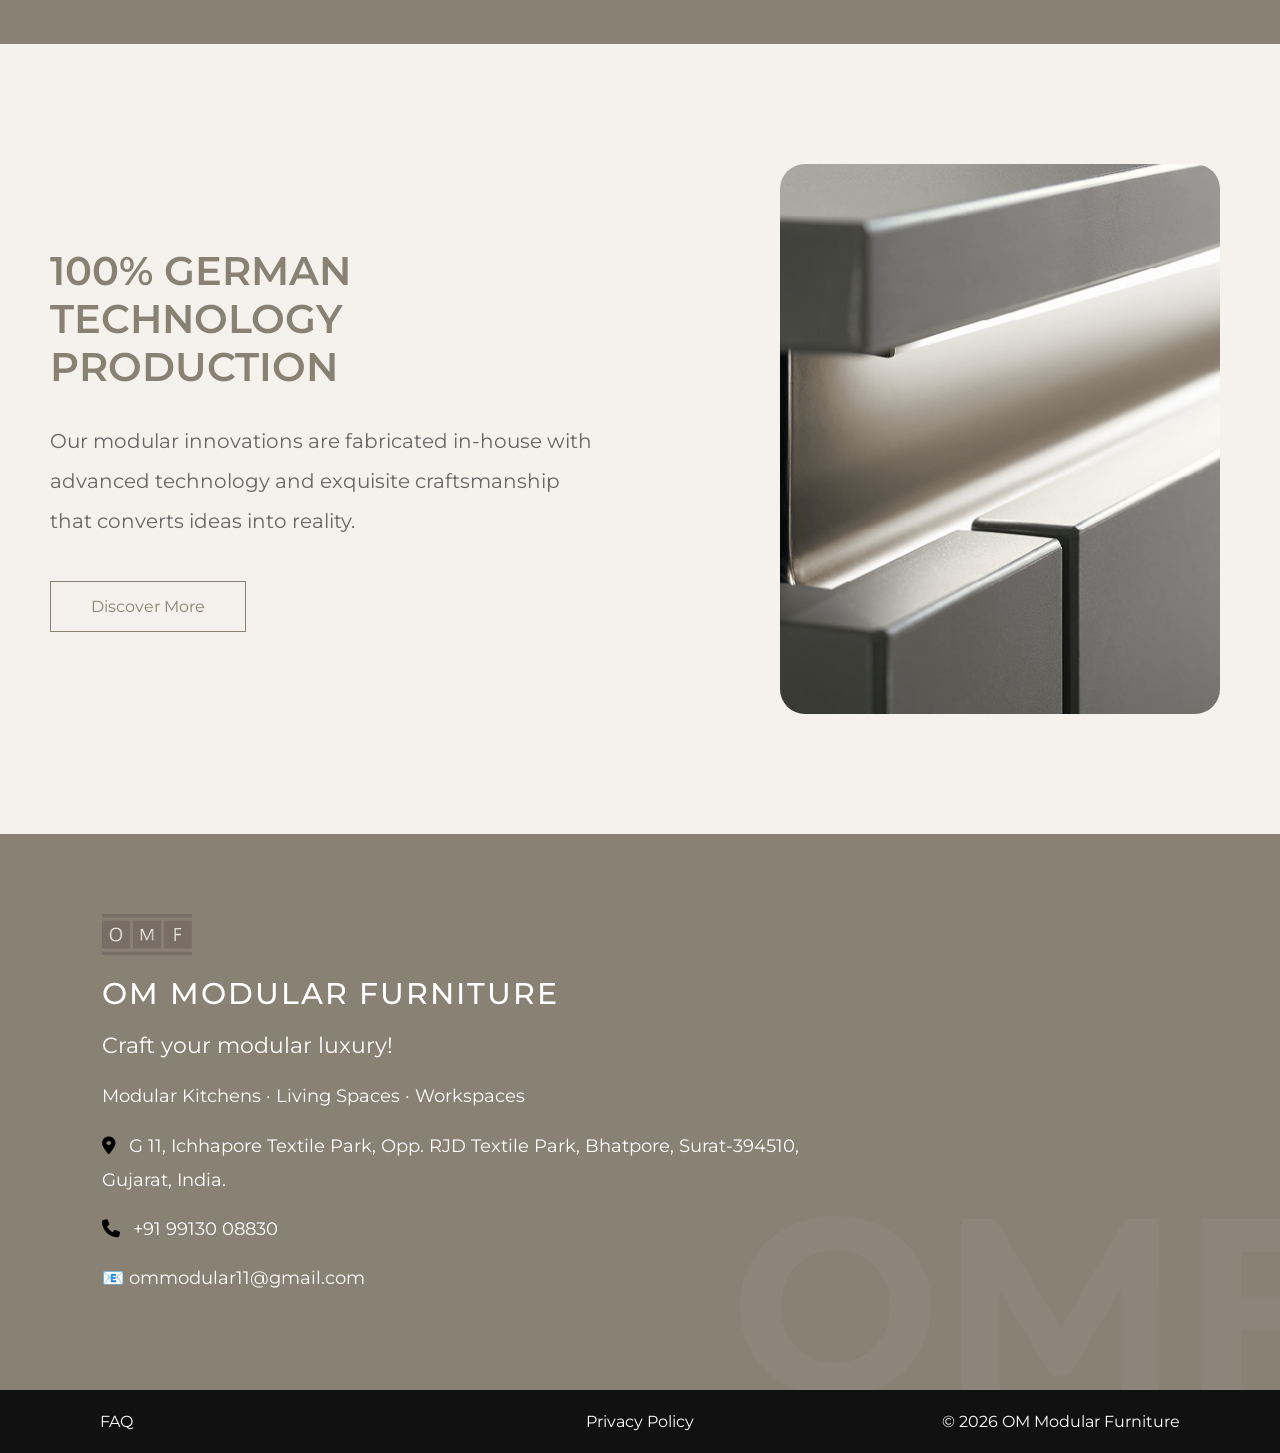
==== commit 8eb251c0: "Update index.html" ====
--- a/index.html
+++ b/index.html
@@ -1548,6 +1548,18 @@
             background: #8A8175;
             color: white;
         }
+
+        /* Chrome, Edge, Safari, Opera, Android browsers */
+::selection {
+    background: #8A8175;
+    color: #fff;
+}
+
+/* Firefox (Desktop & Android) */
+::-moz-selection {
+    background: #8A8175;
+    color: #fff;
+}
     </style>
 </head>
 
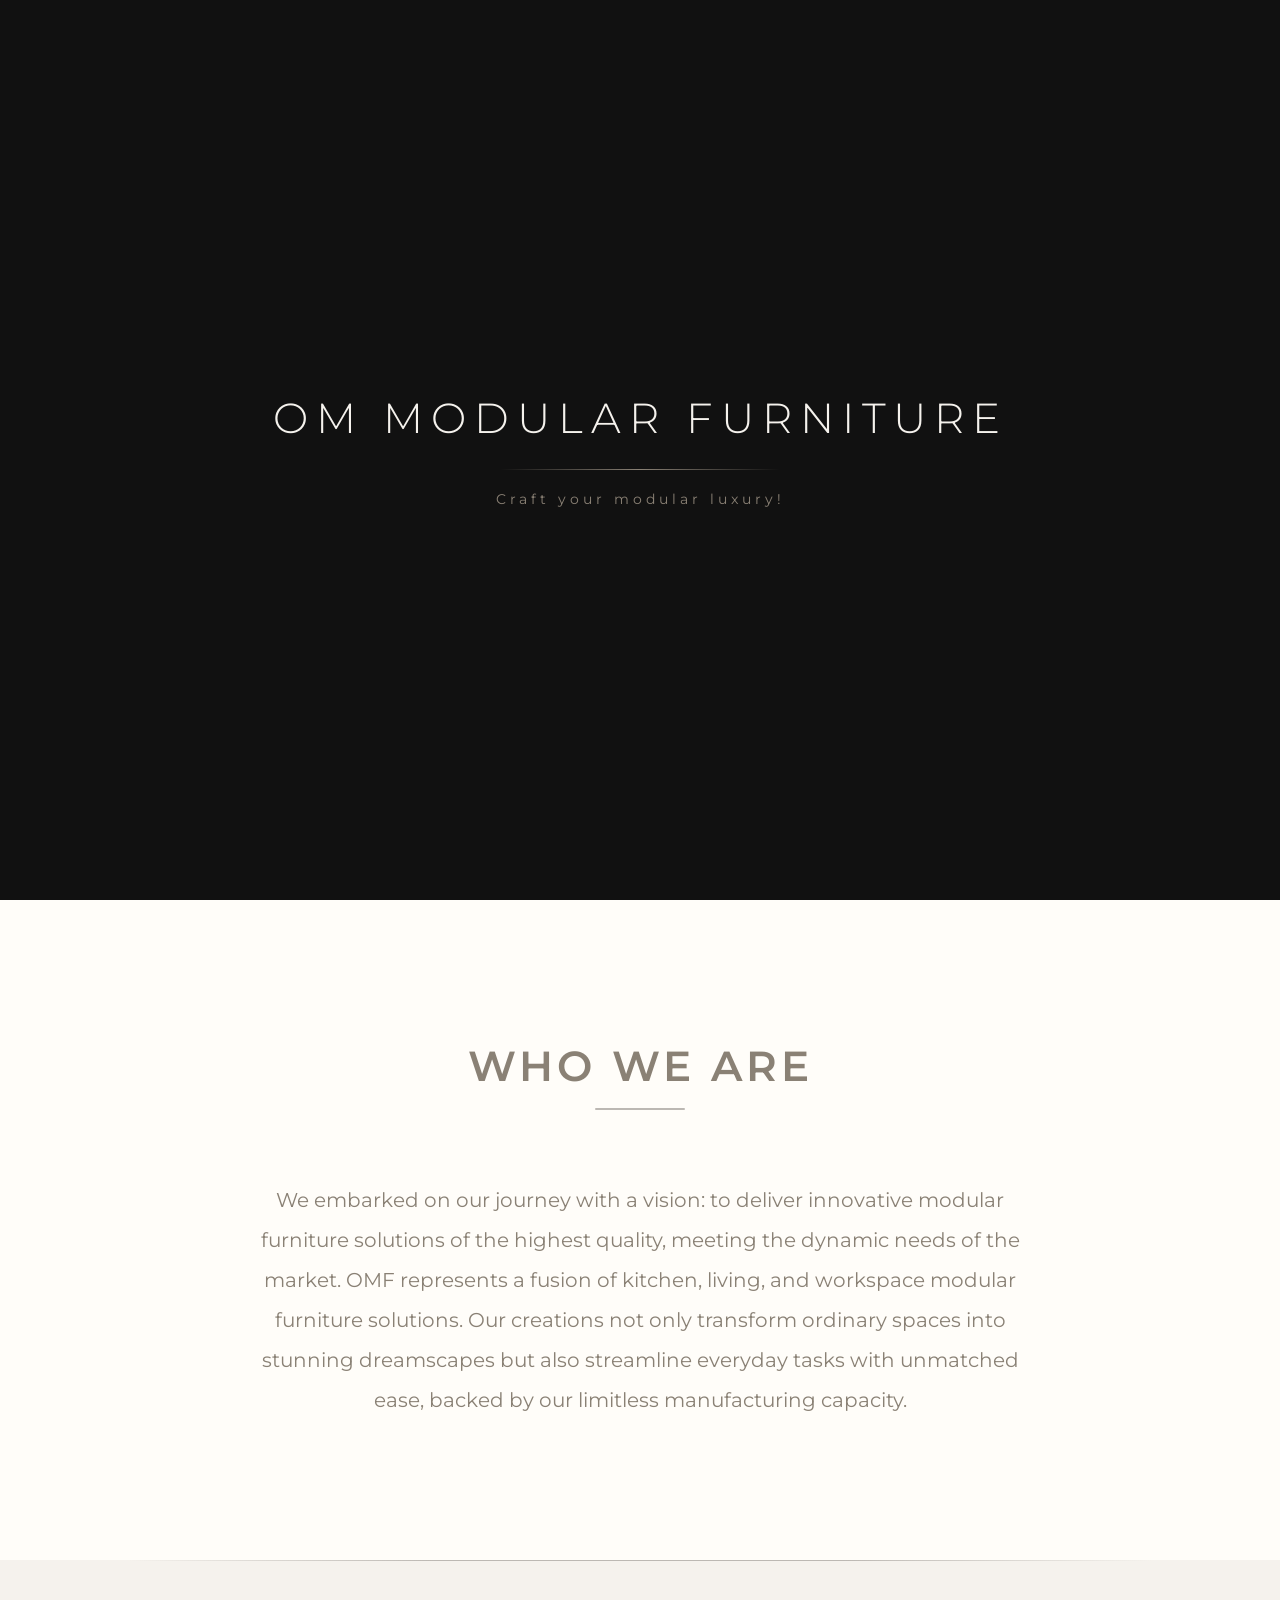
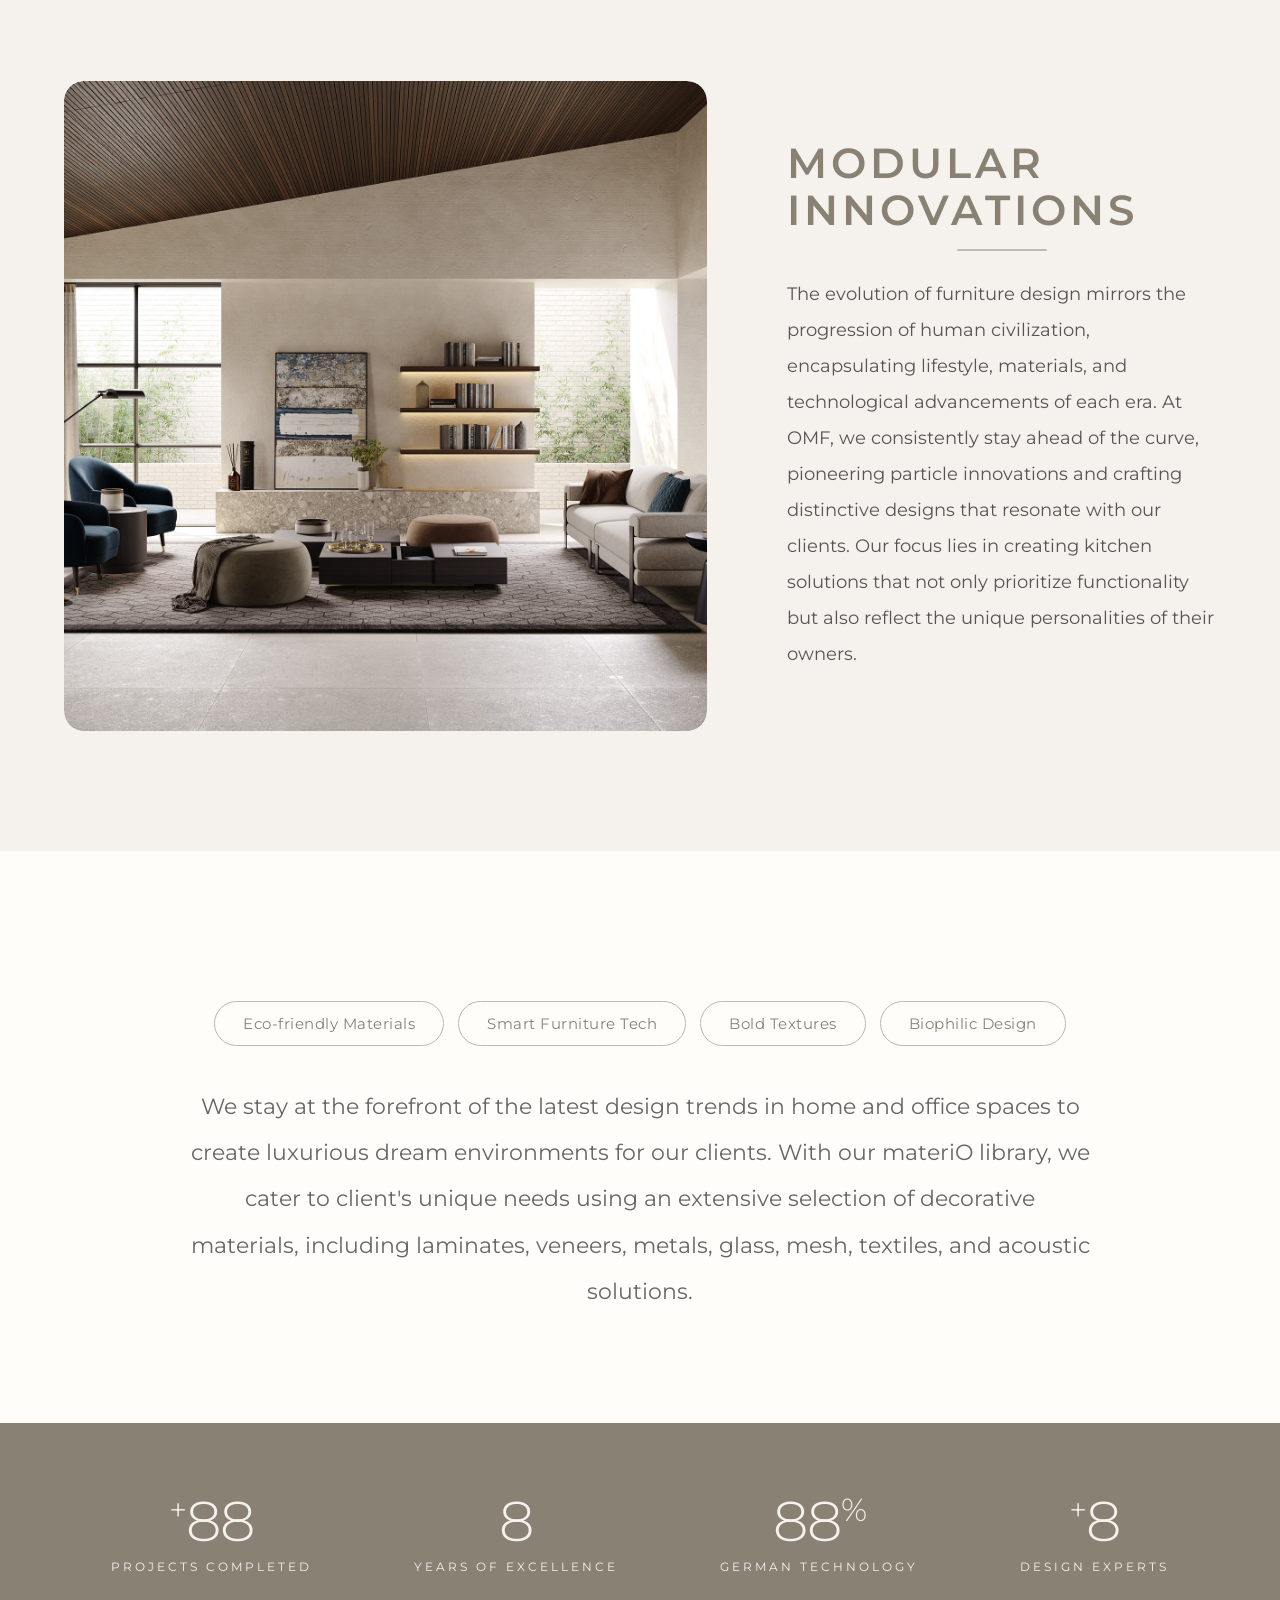
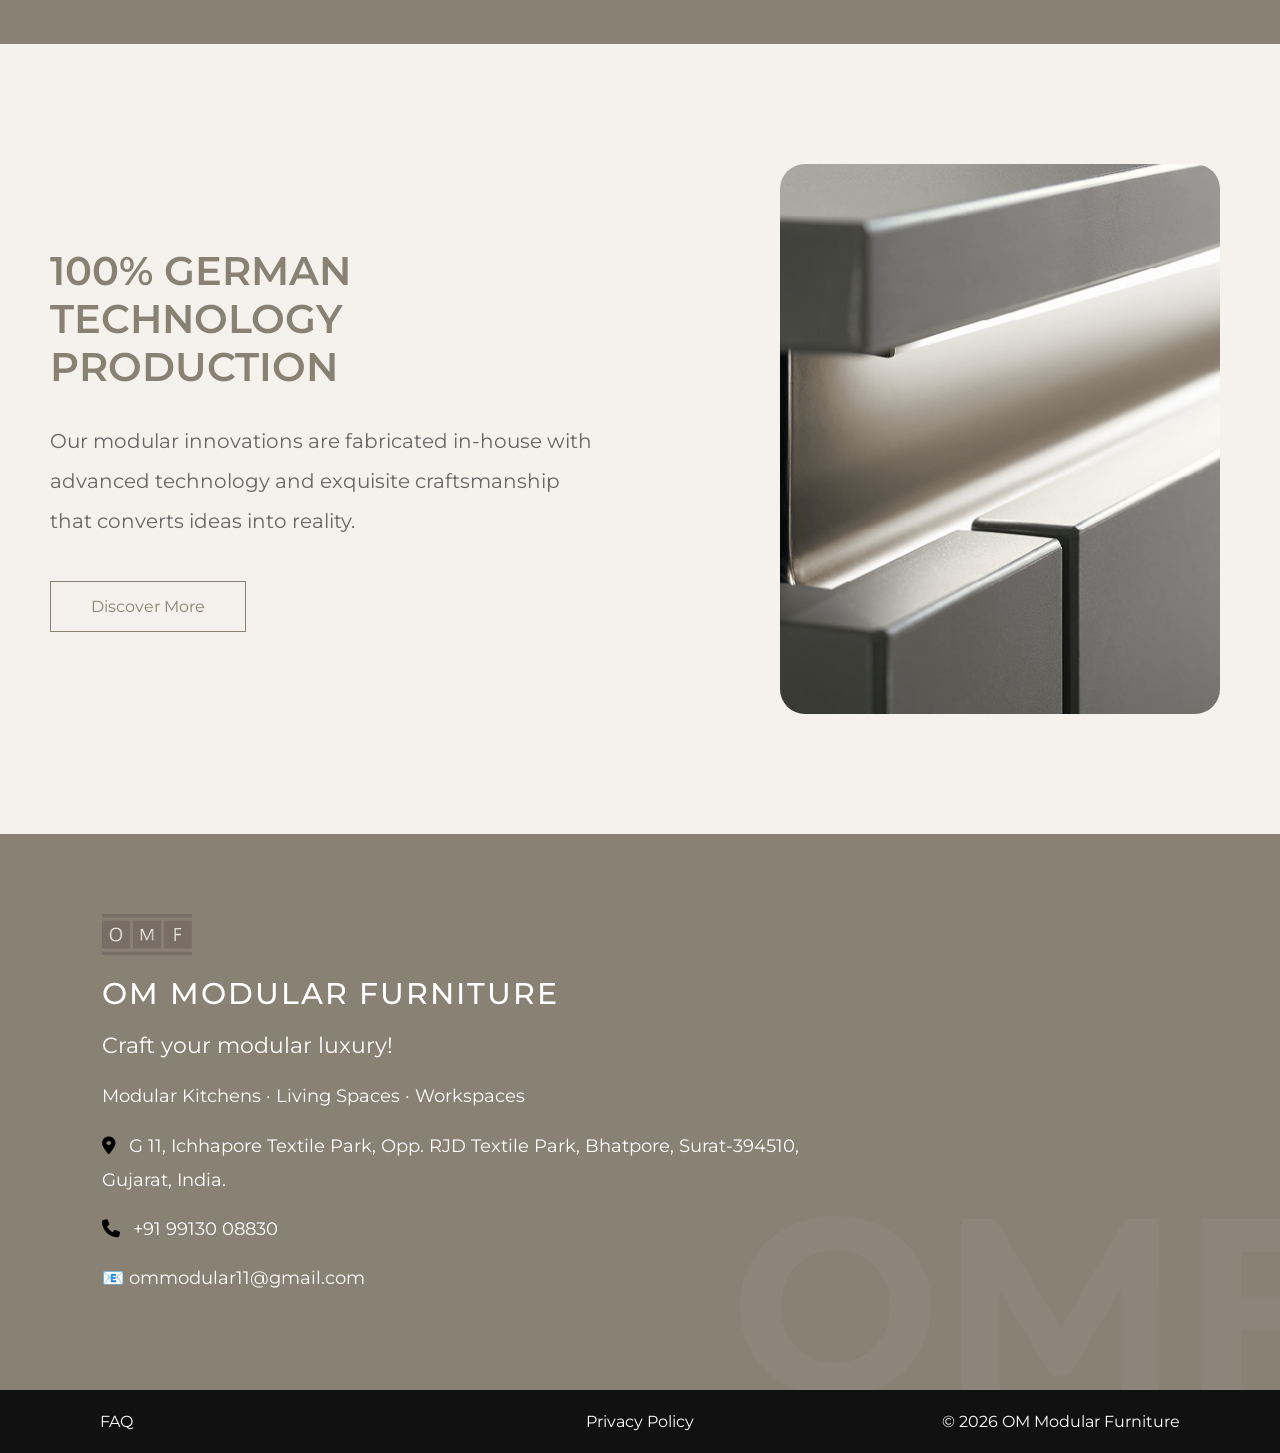
==== commit e57ec9c5: "Update index.html" ====
--- a/index.html
+++ b/index.html
@@ -2089,7 +2089,7 @@
         value.includes("study unit") ||
         value.includes("work unit")
     ) {
-        window.location.href = "bedroom.html";
+        window.location.href = "living-space.html";;
     }
 
     // Bathroom
@@ -2101,7 +2101,7 @@
         value.includes("dressing unit") ||
         value.includes("bath storage")
     ) {
-        window.location.href = "bathroom.html";
+       window.location.href = "living-space.html";;
     }
 
     // Wardrobe
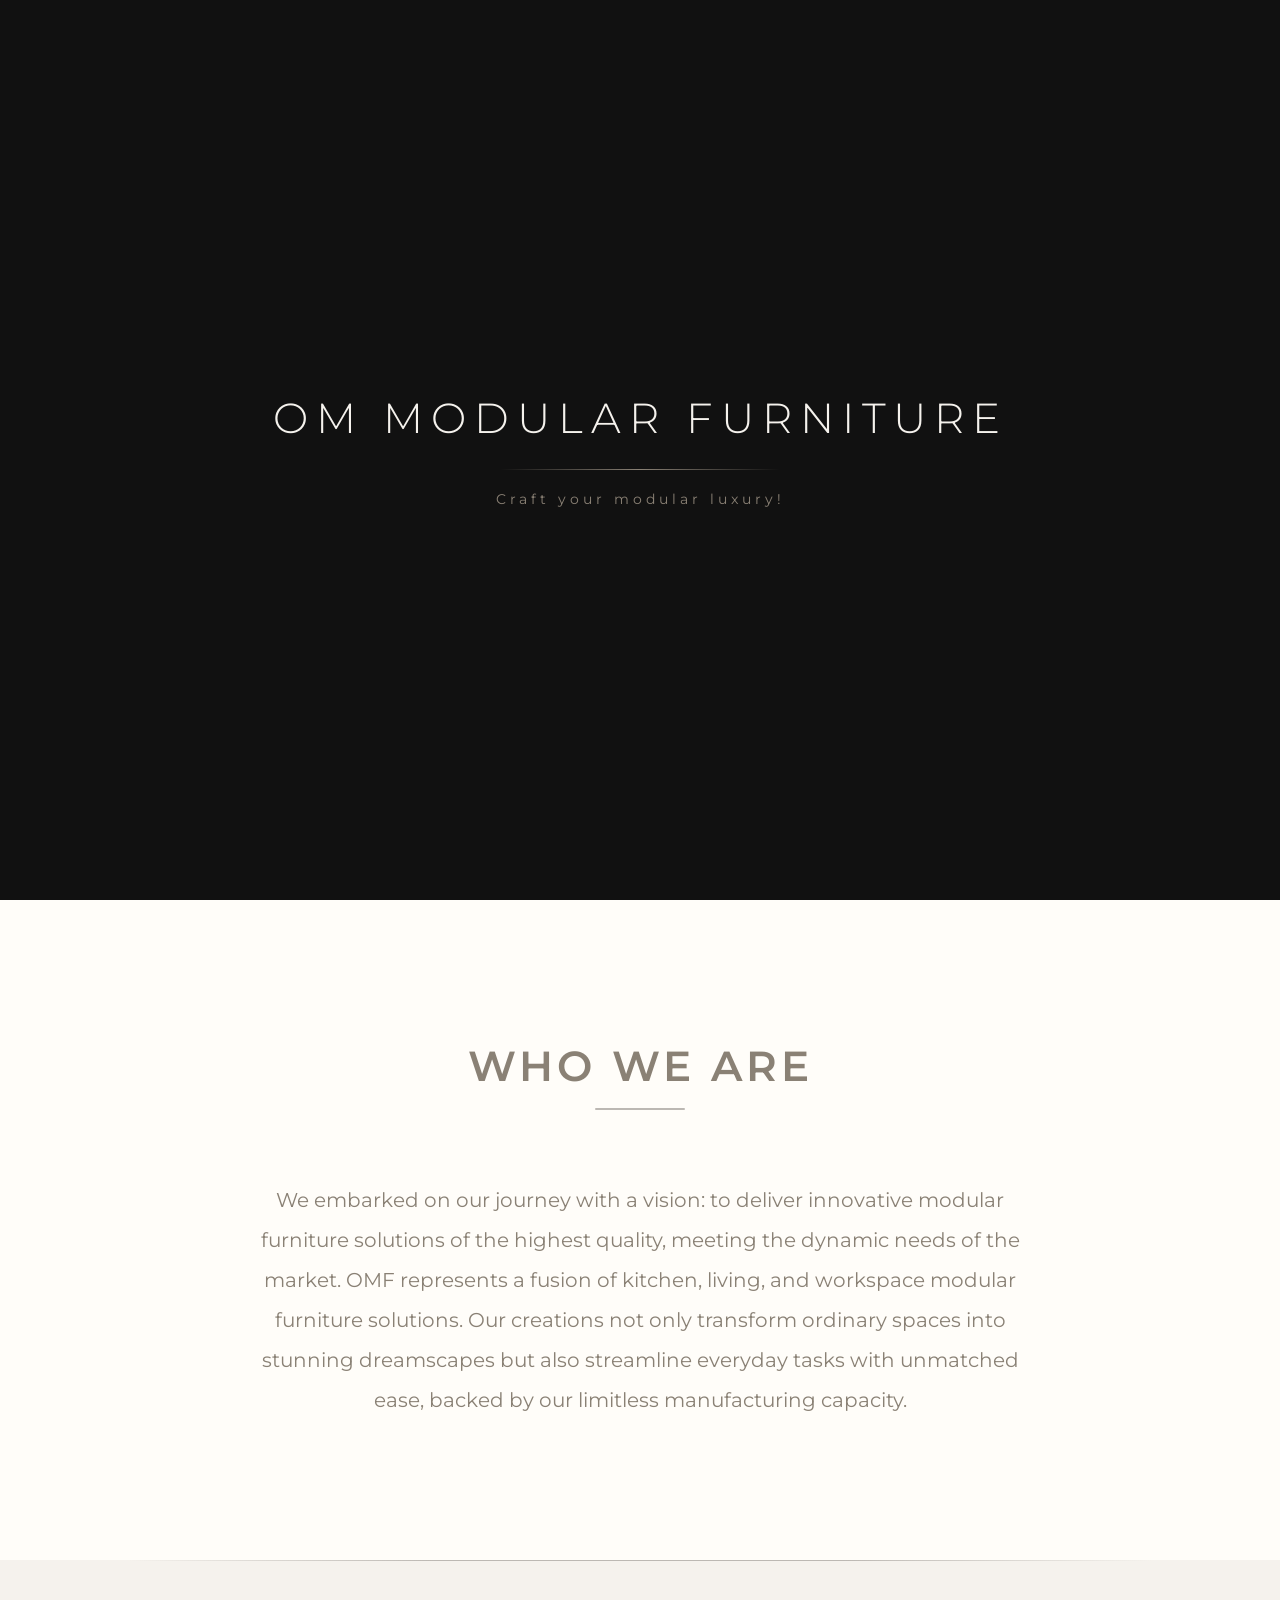
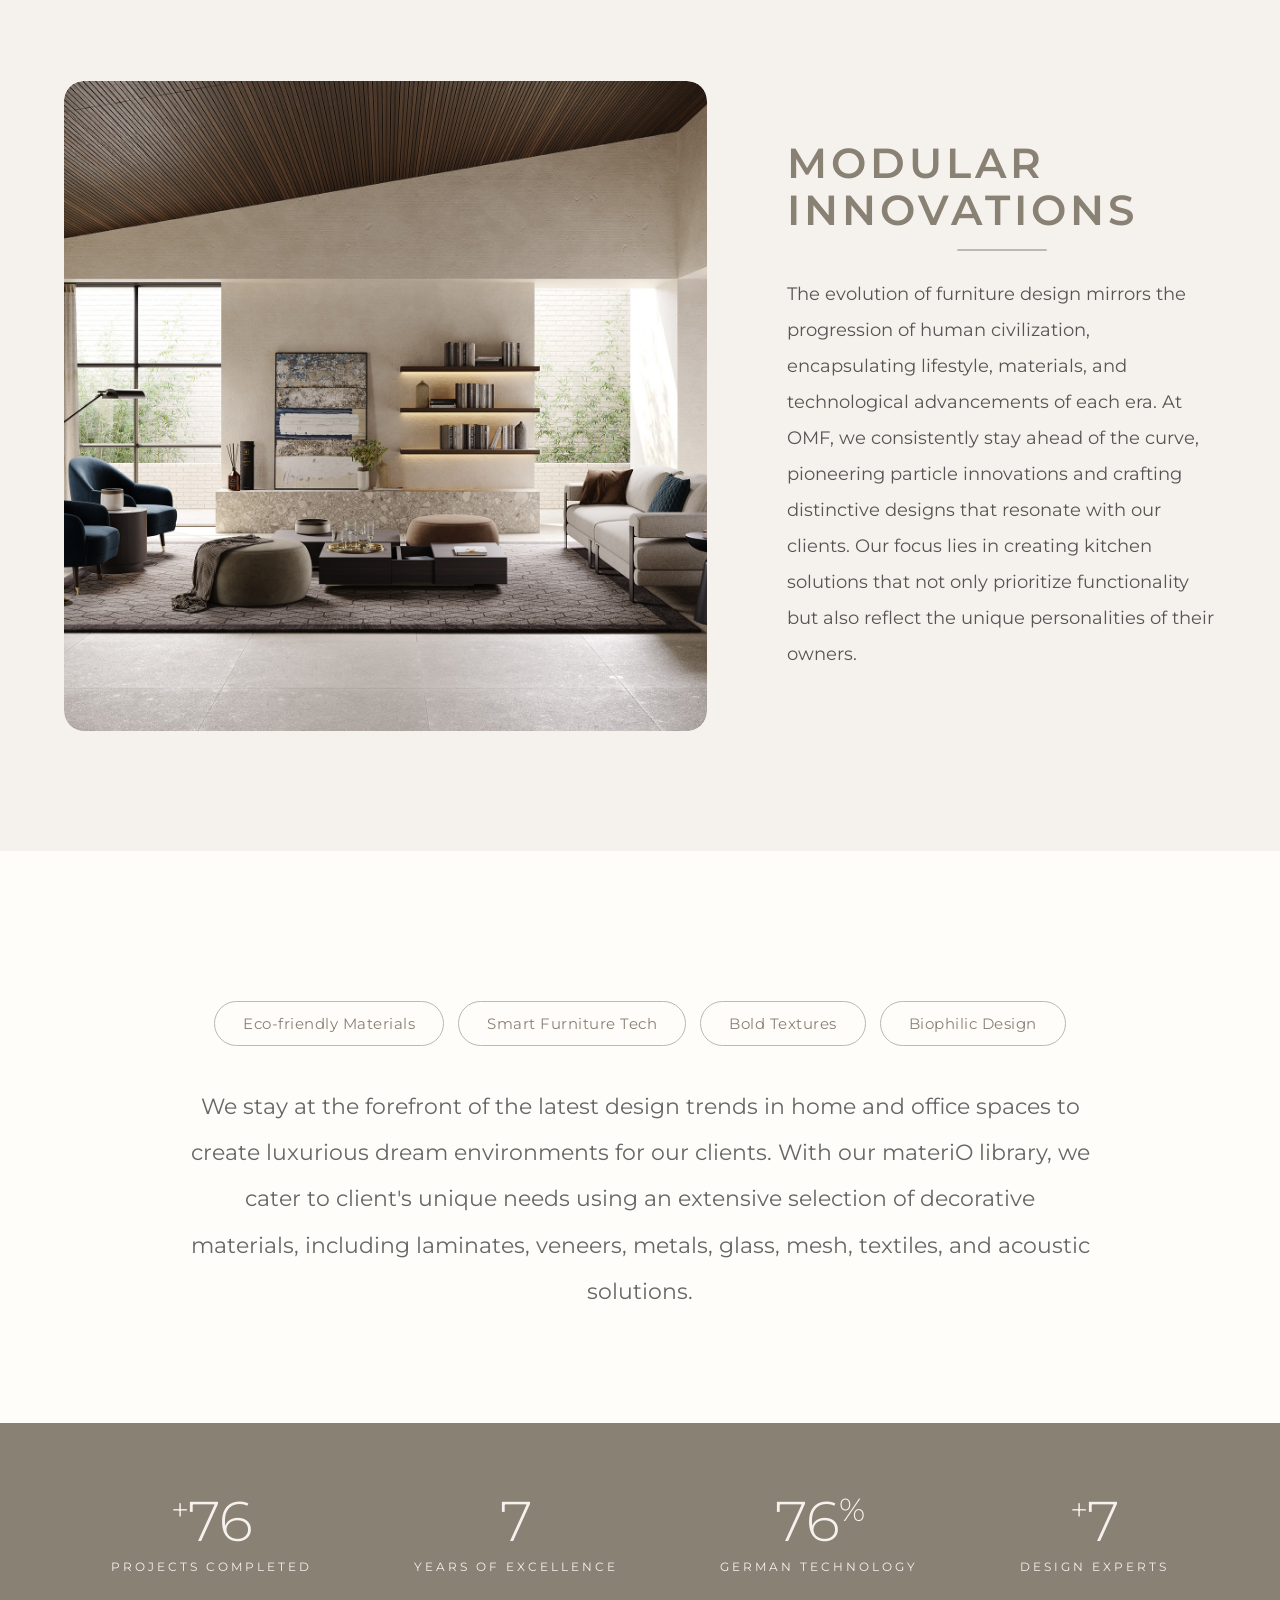
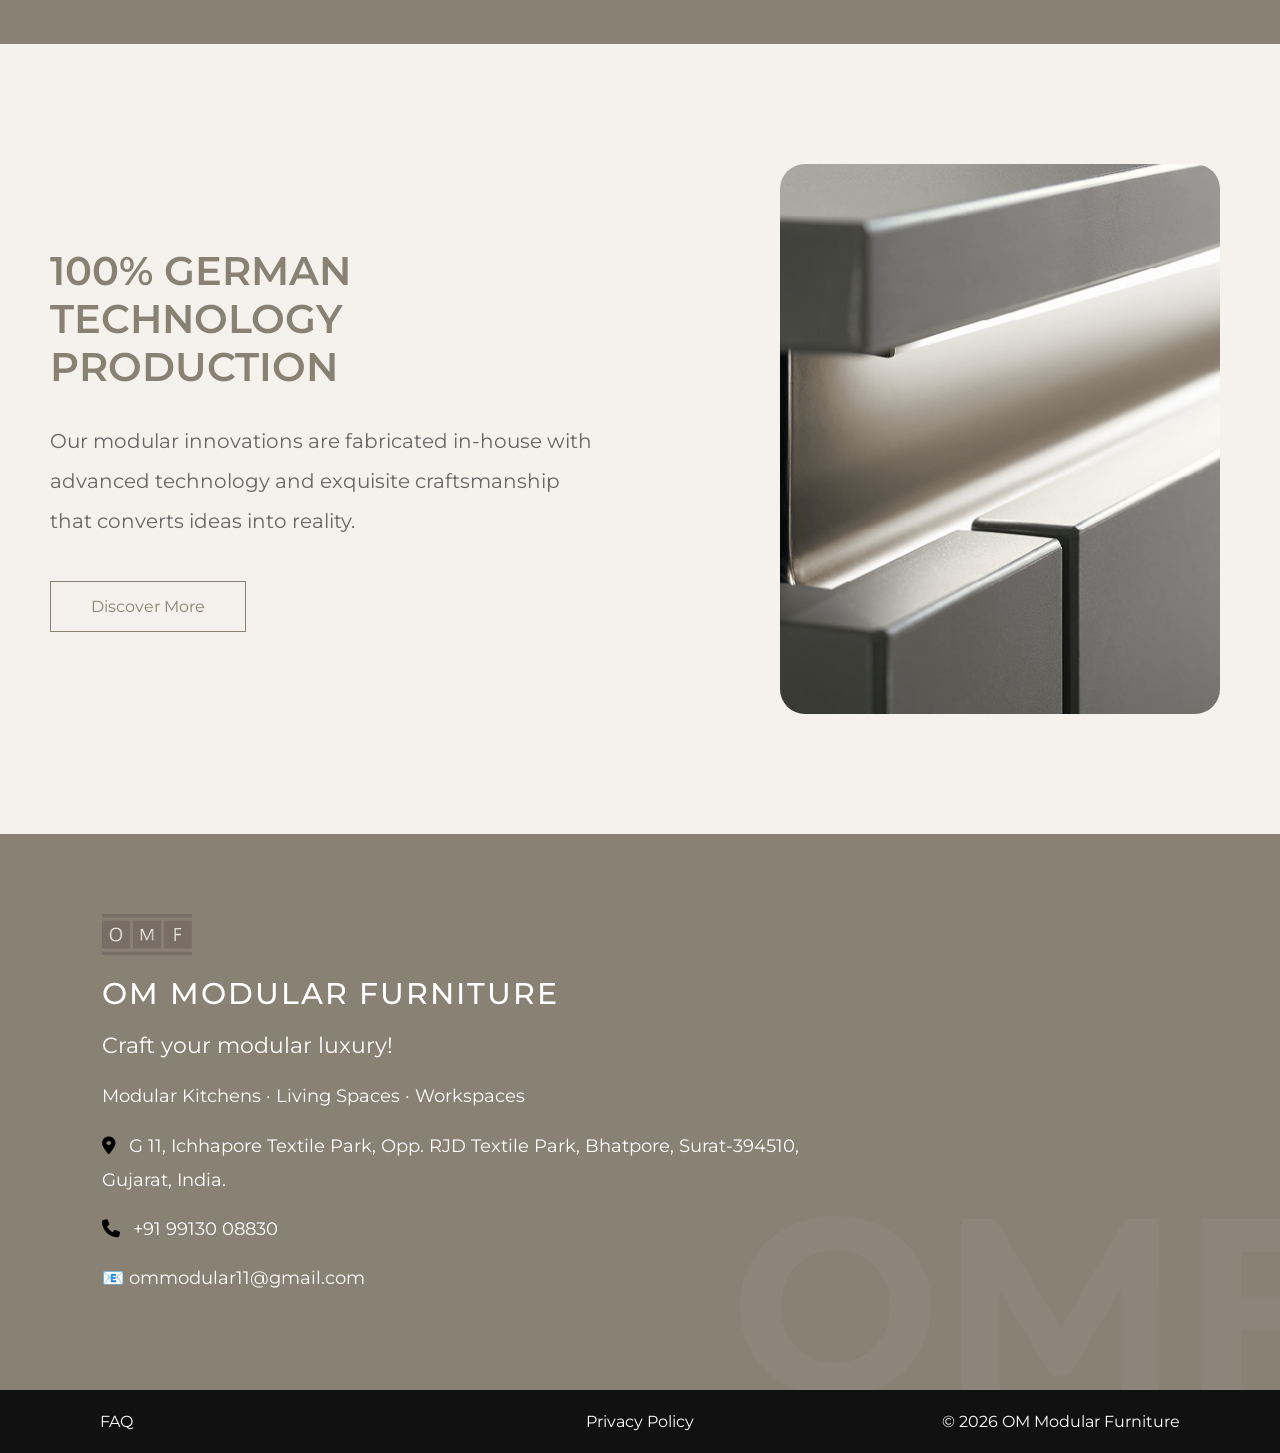
==== commit 4c847576: "Update index.html" ====
--- a/index.html
+++ b/index.html
@@ -2089,7 +2089,7 @@
         value.includes("study unit") ||
         value.includes("work unit")
     ) {
-        window.location.href = "living-space.html";;
+        window.location.href = "living-space.html";
     }
 
     // Bathroom
@@ -2101,7 +2101,7 @@
         value.includes("dressing unit") ||
         value.includes("bath storage")
     ) {
-       window.location.href = "living-space.html";;
+       window.location.href = "living-space.html";
     }
 
     // Wardrobe
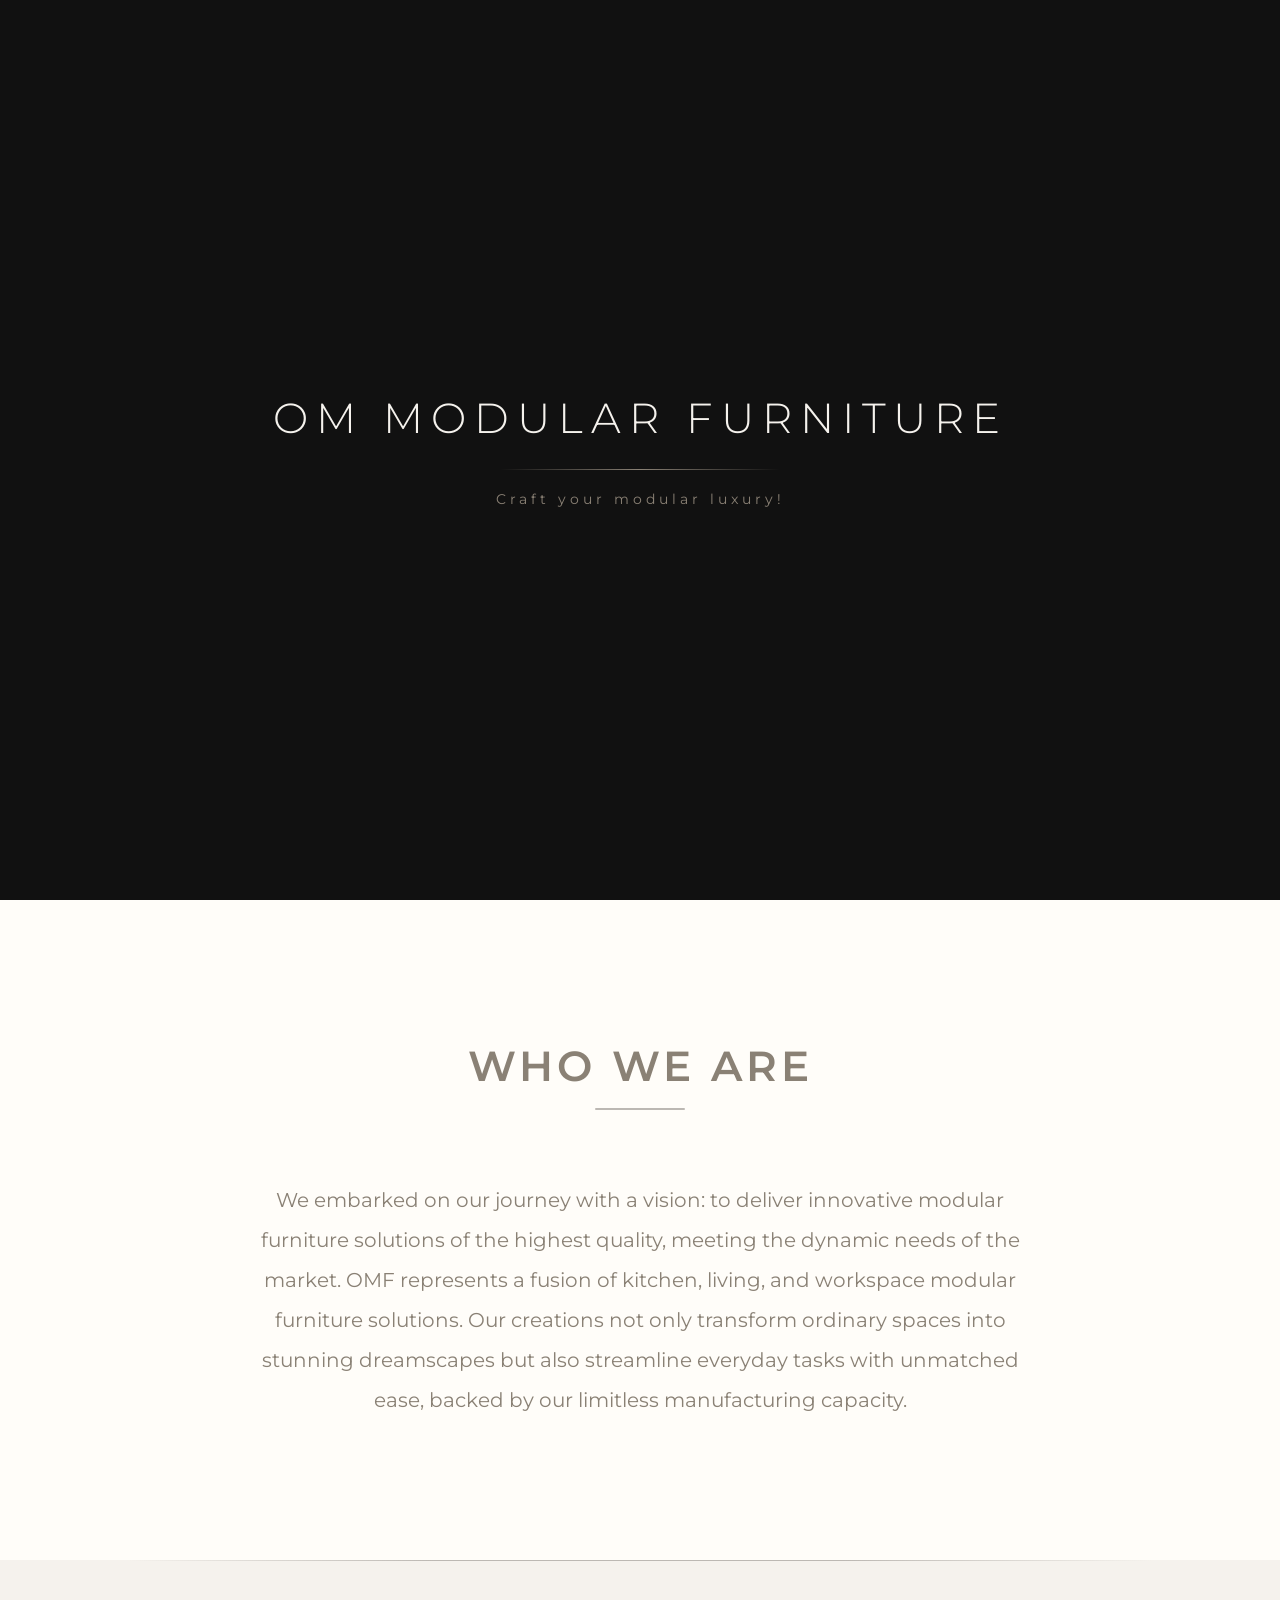
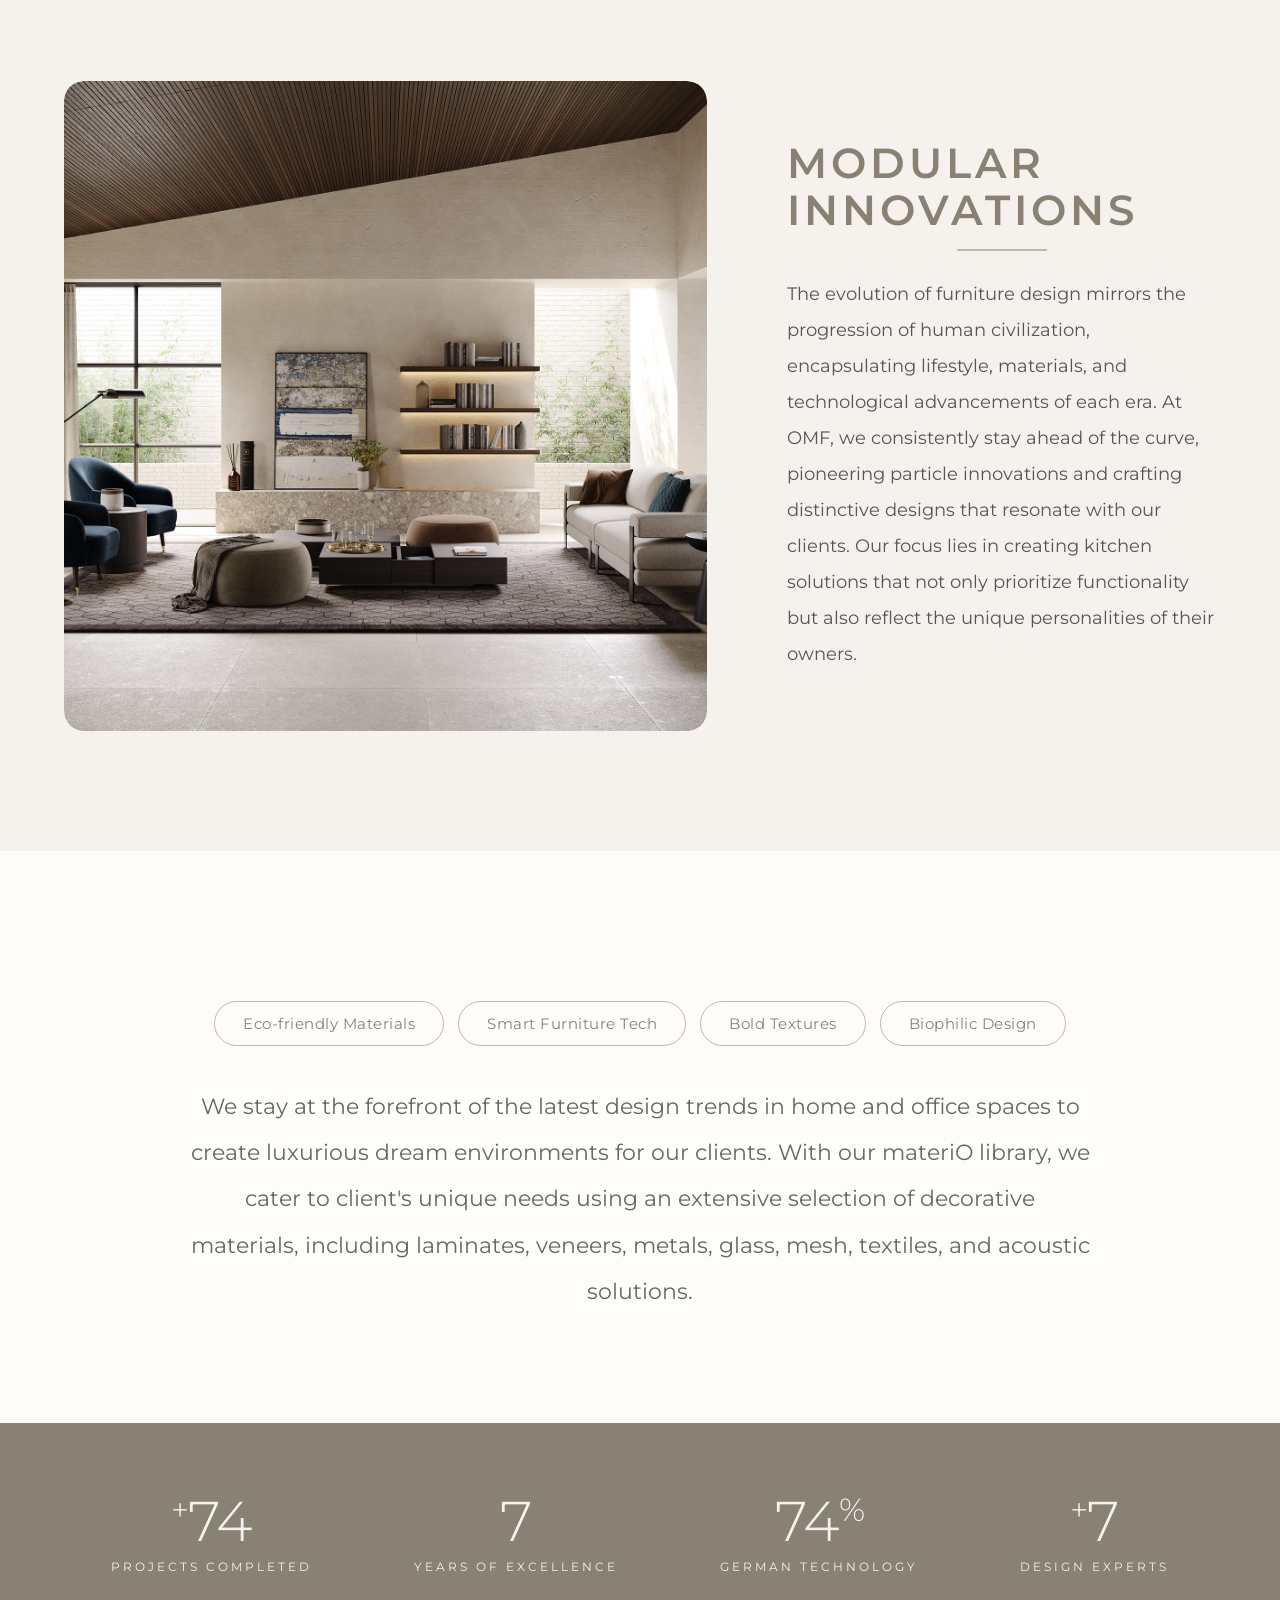
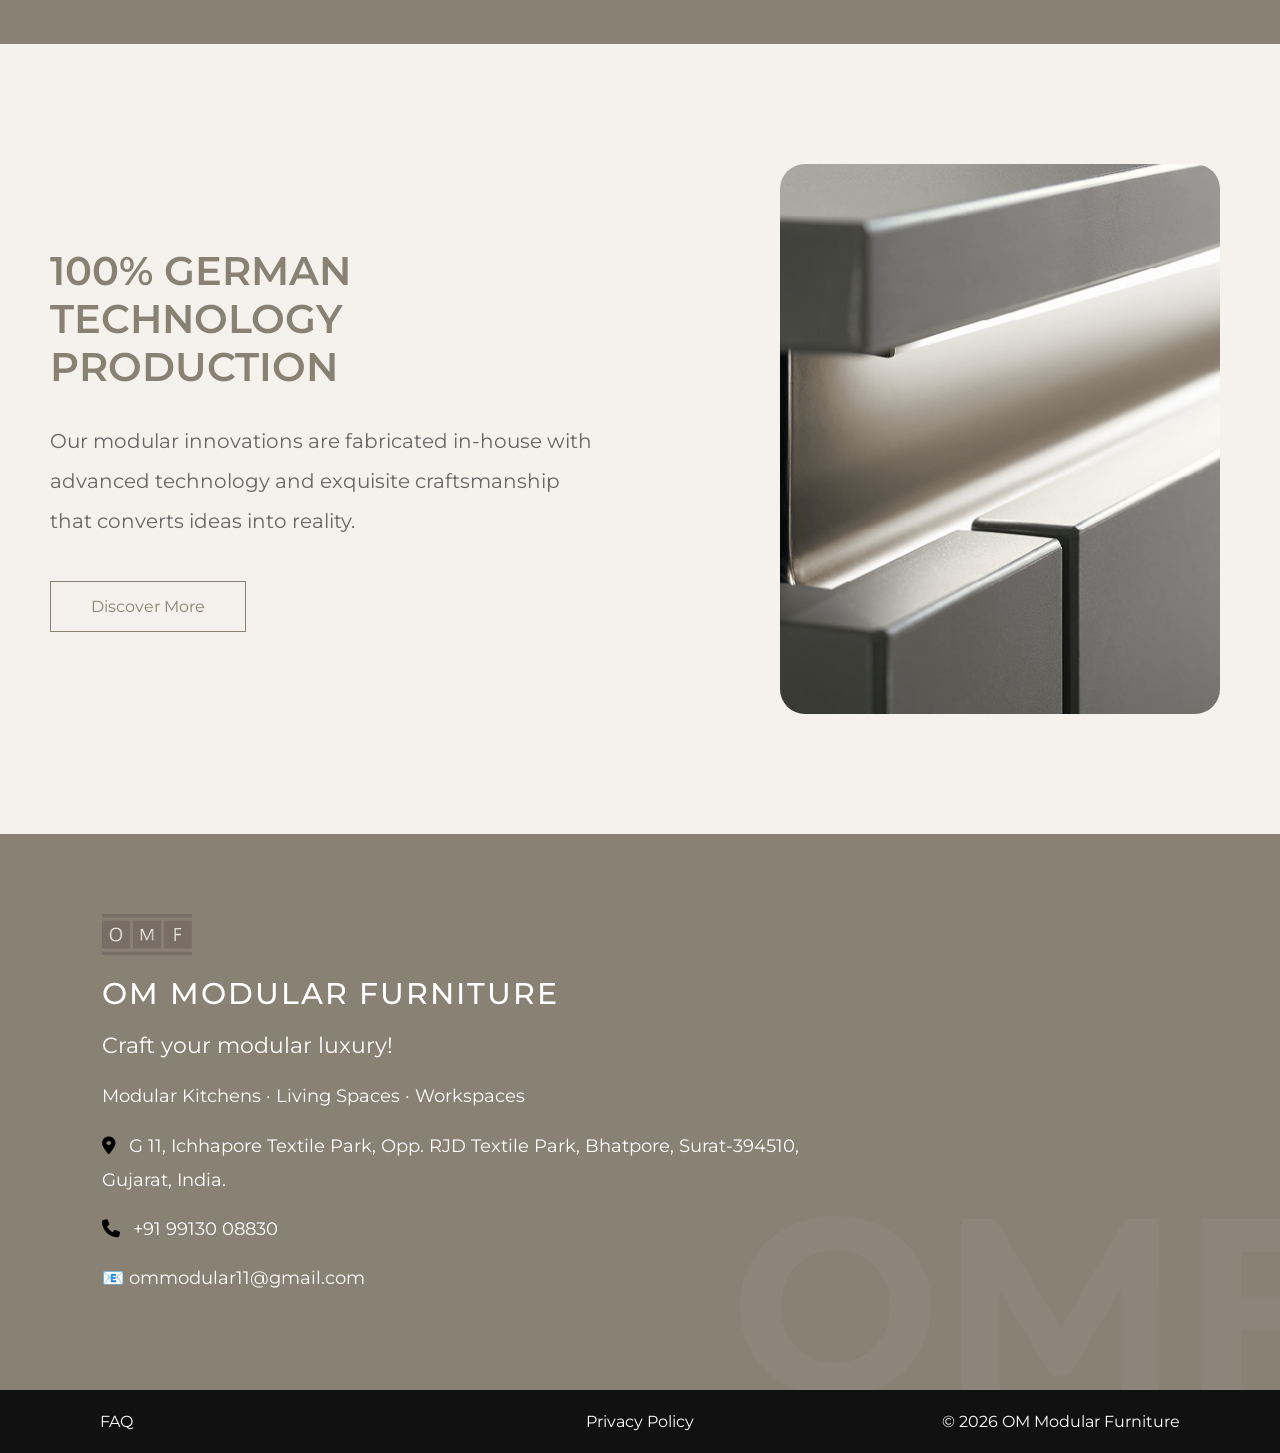
==== commit 105472bf: "Update index.html" ====
--- a/index.html
+++ b/index.html
@@ -2112,7 +2112,7 @@
         value.includes("walk-in") ||
         value.includes("walk in")
     ) {
-        window.location.href = "wardrobe.html";
+        window.location.href = "living-space.html";
     }
 
     // Workspace
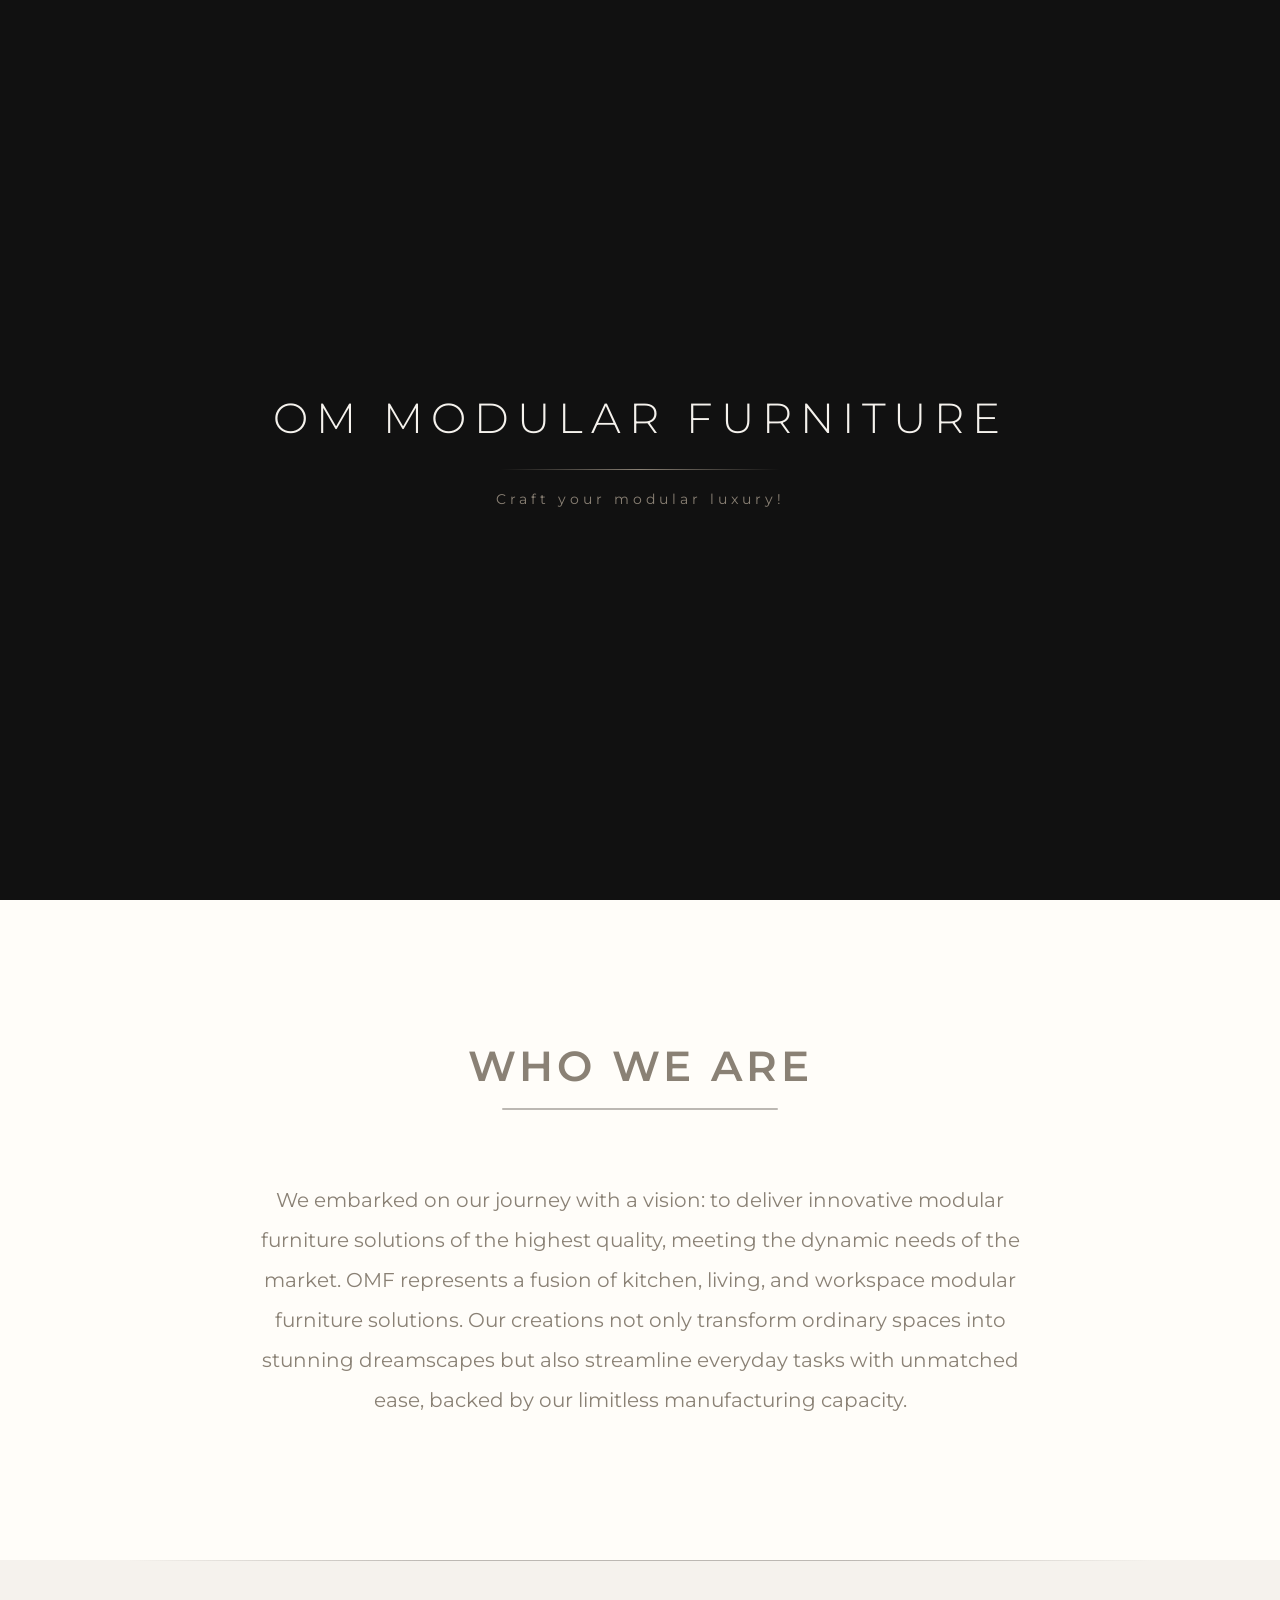
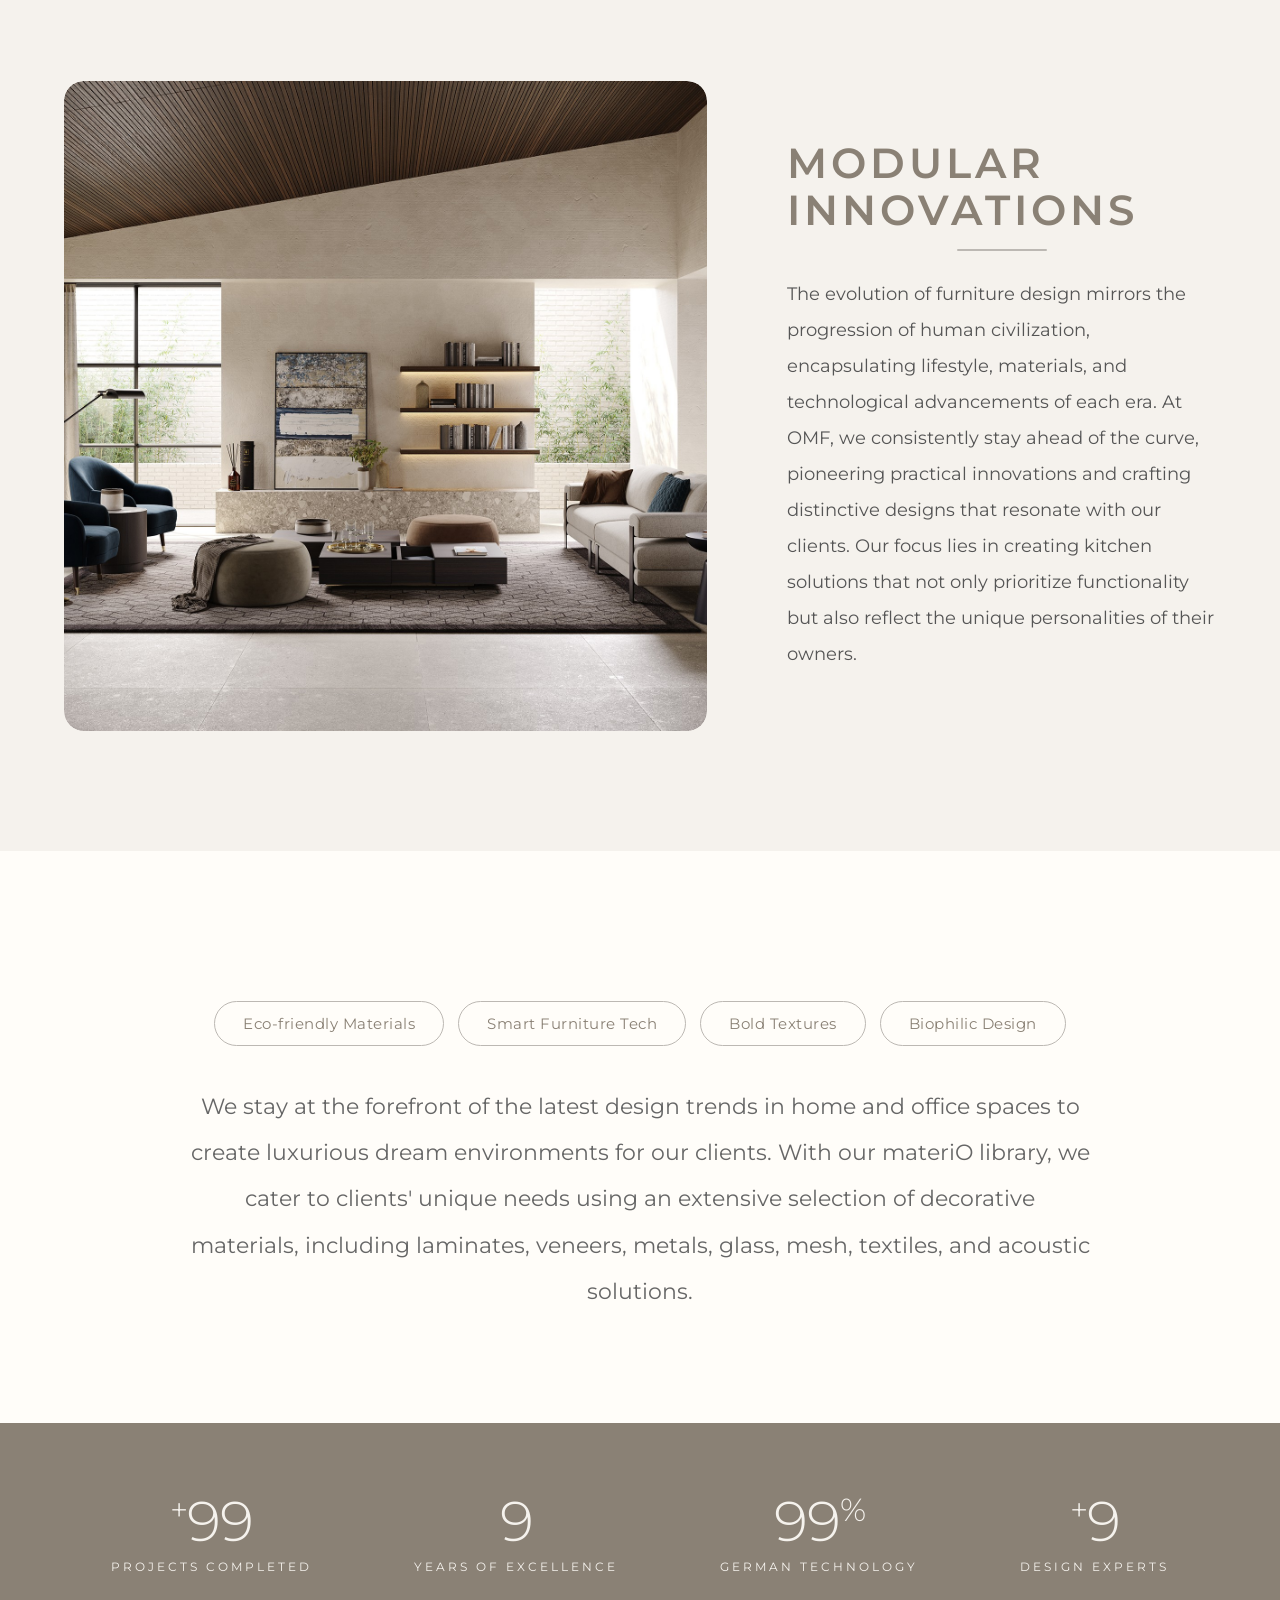
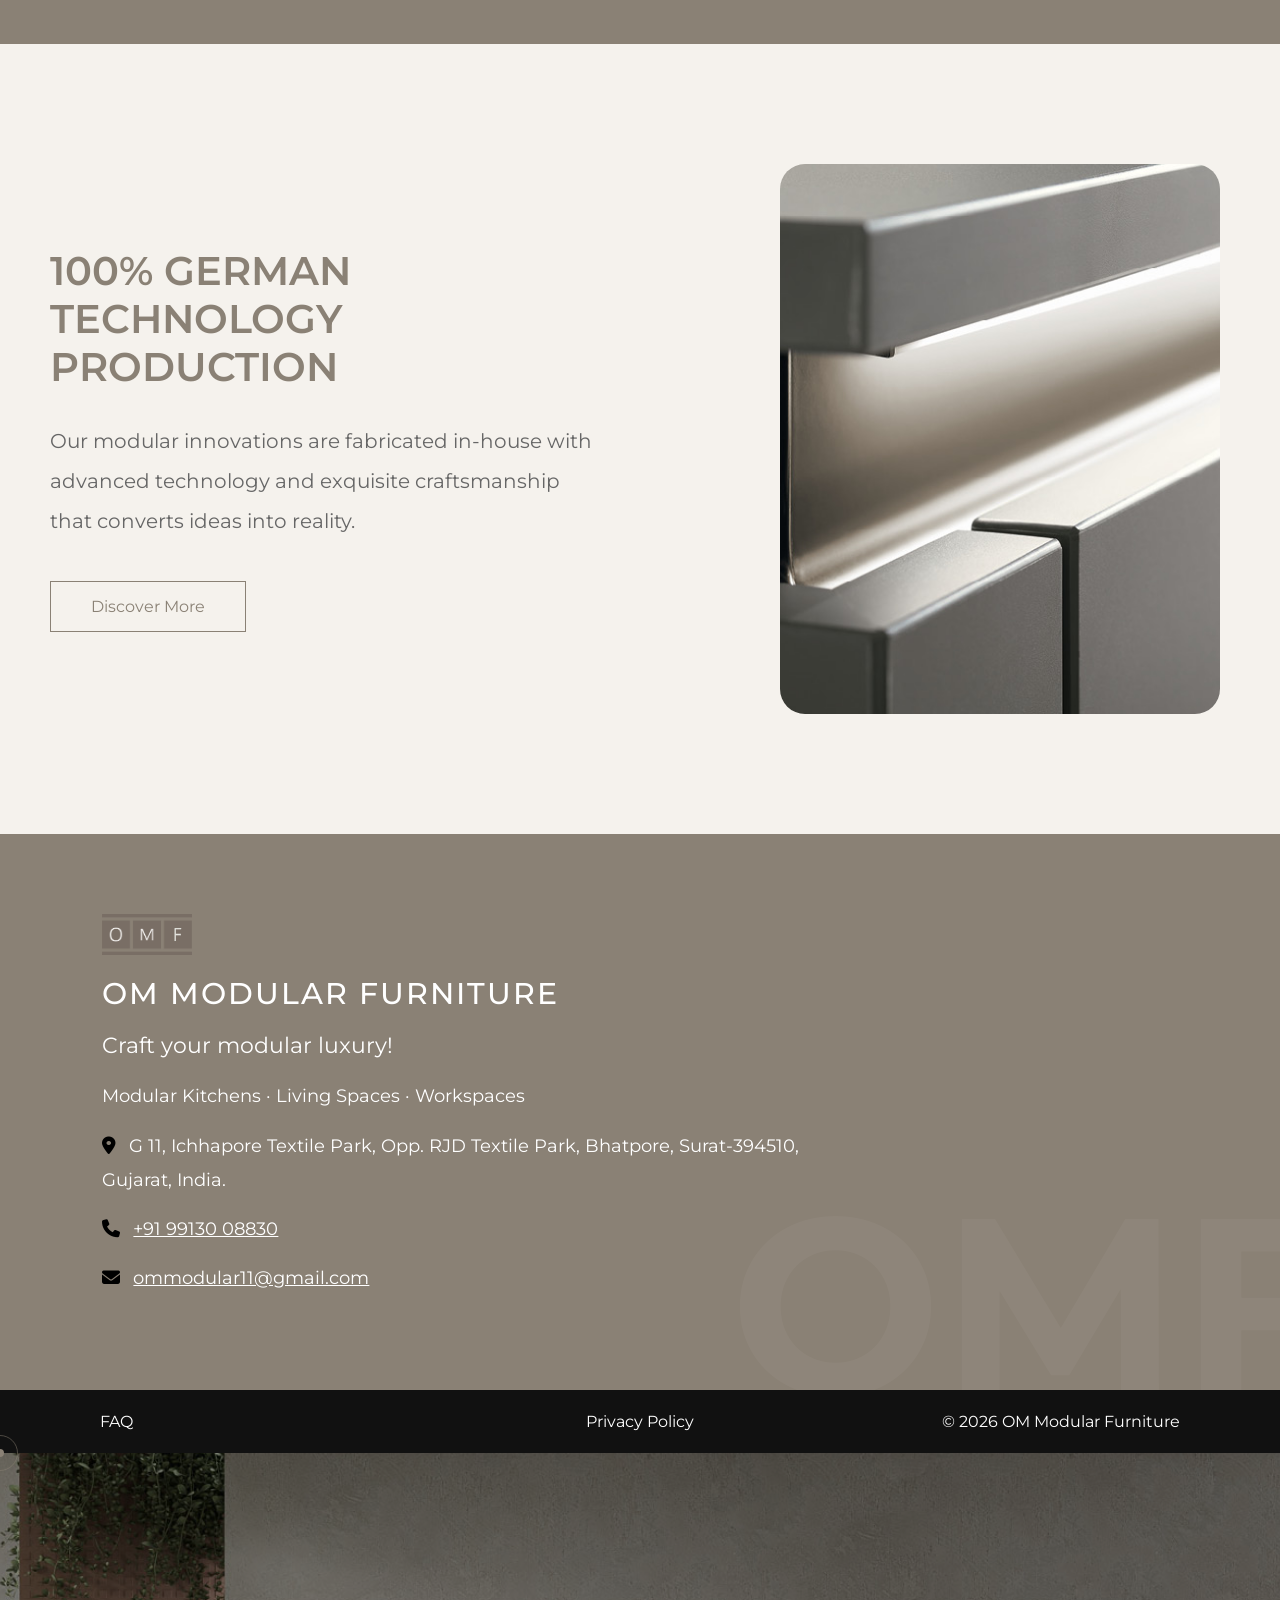
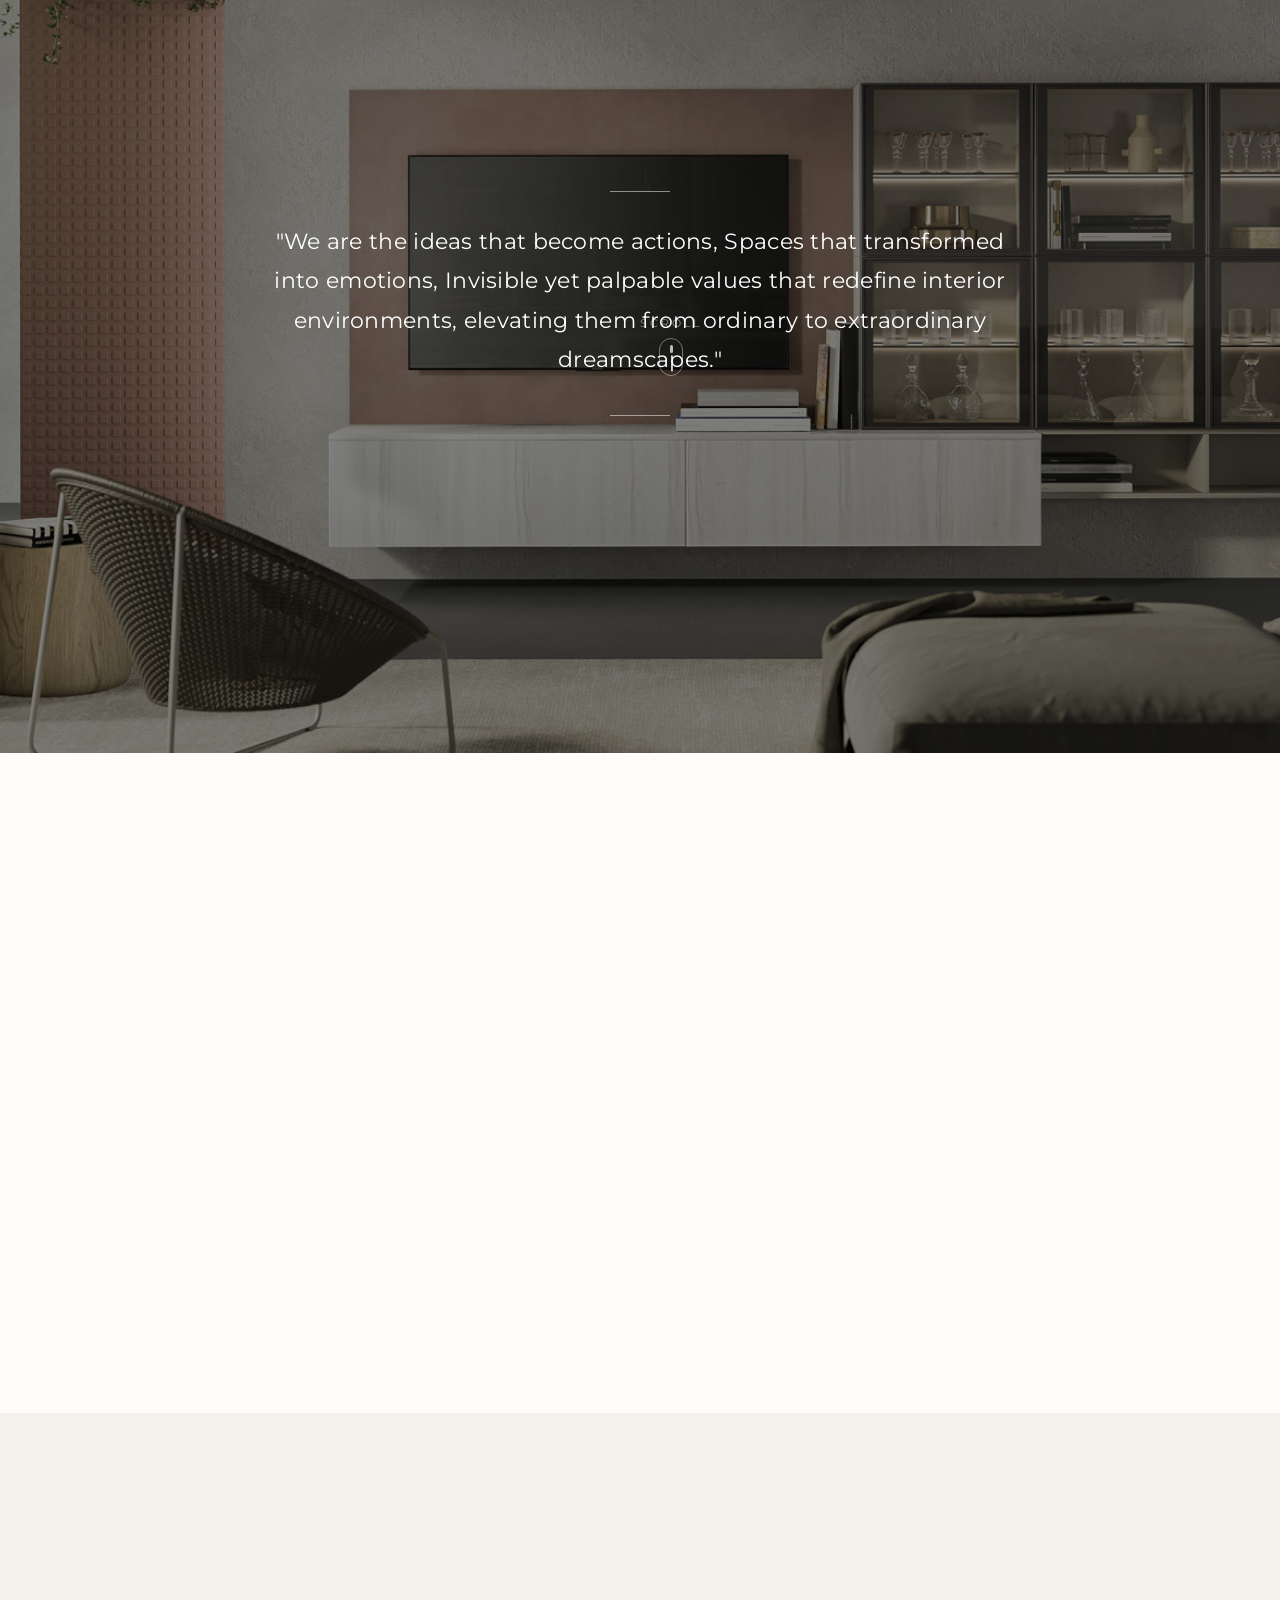
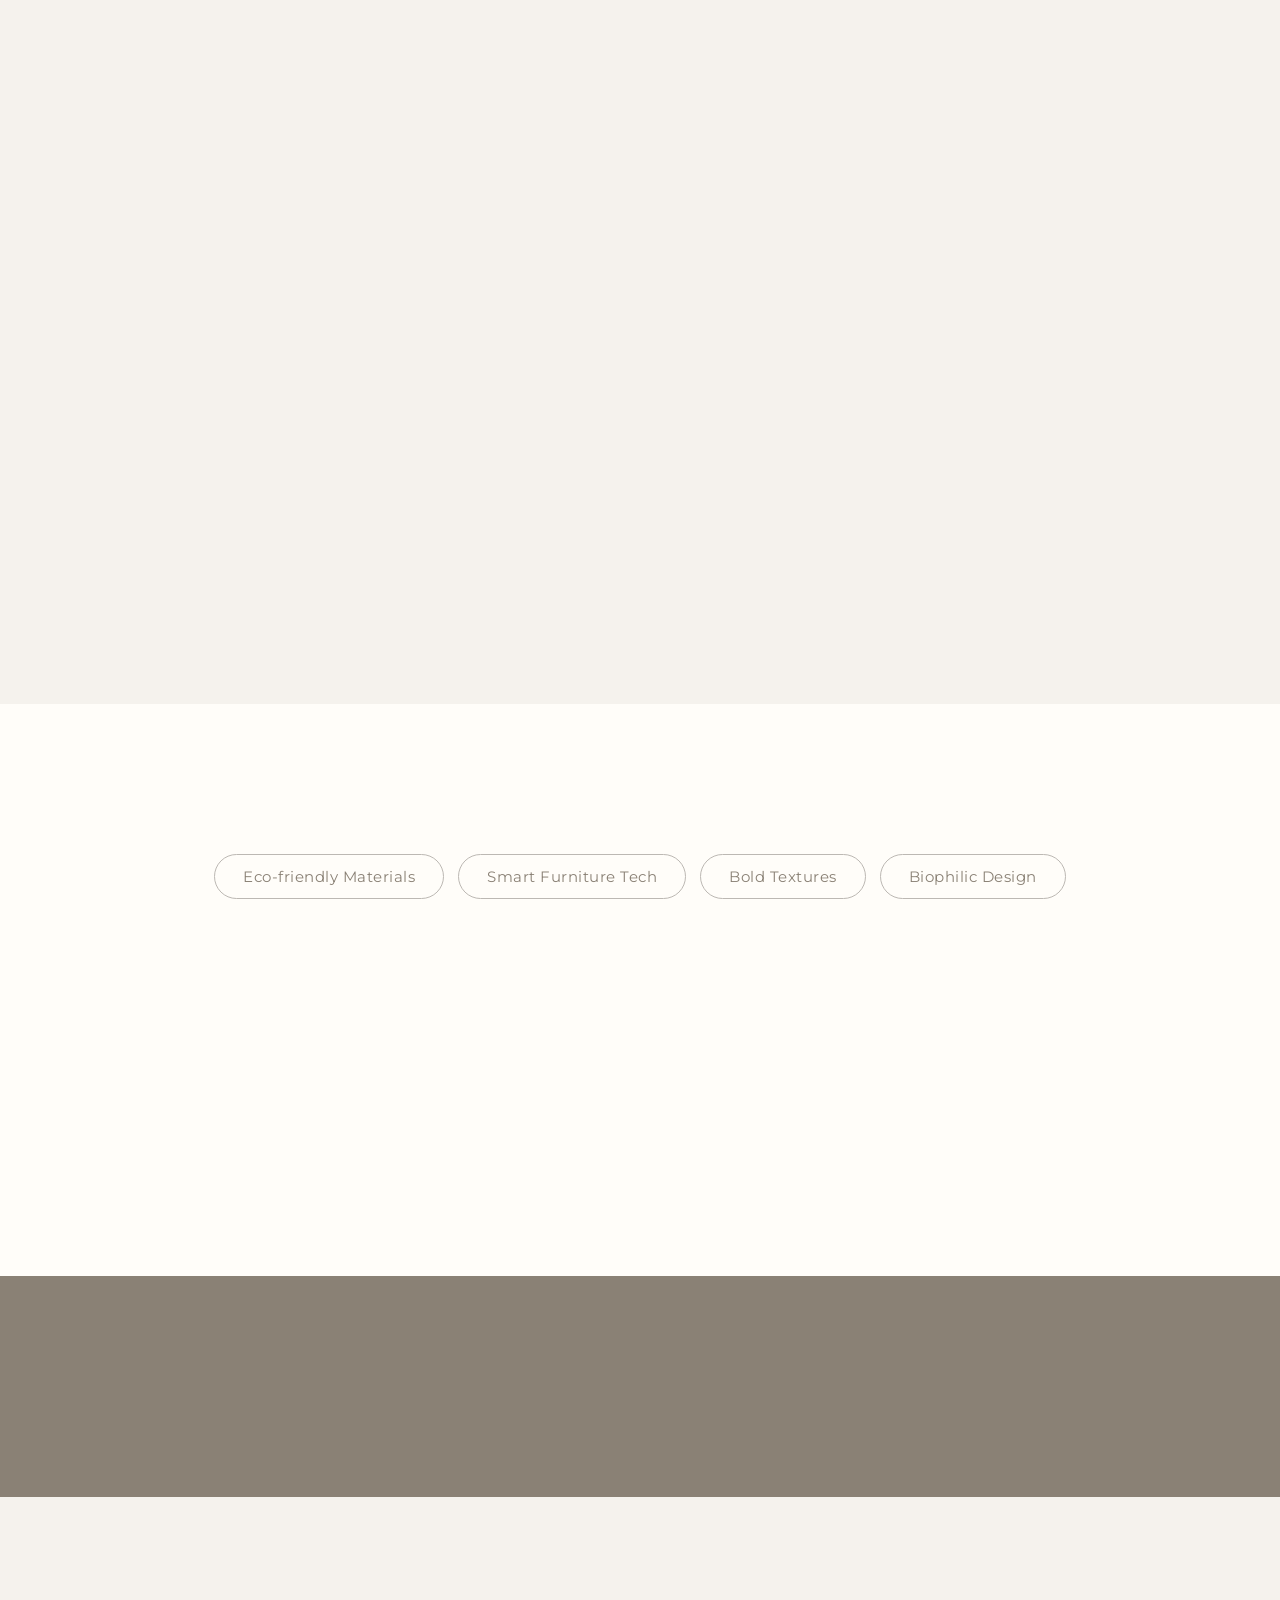
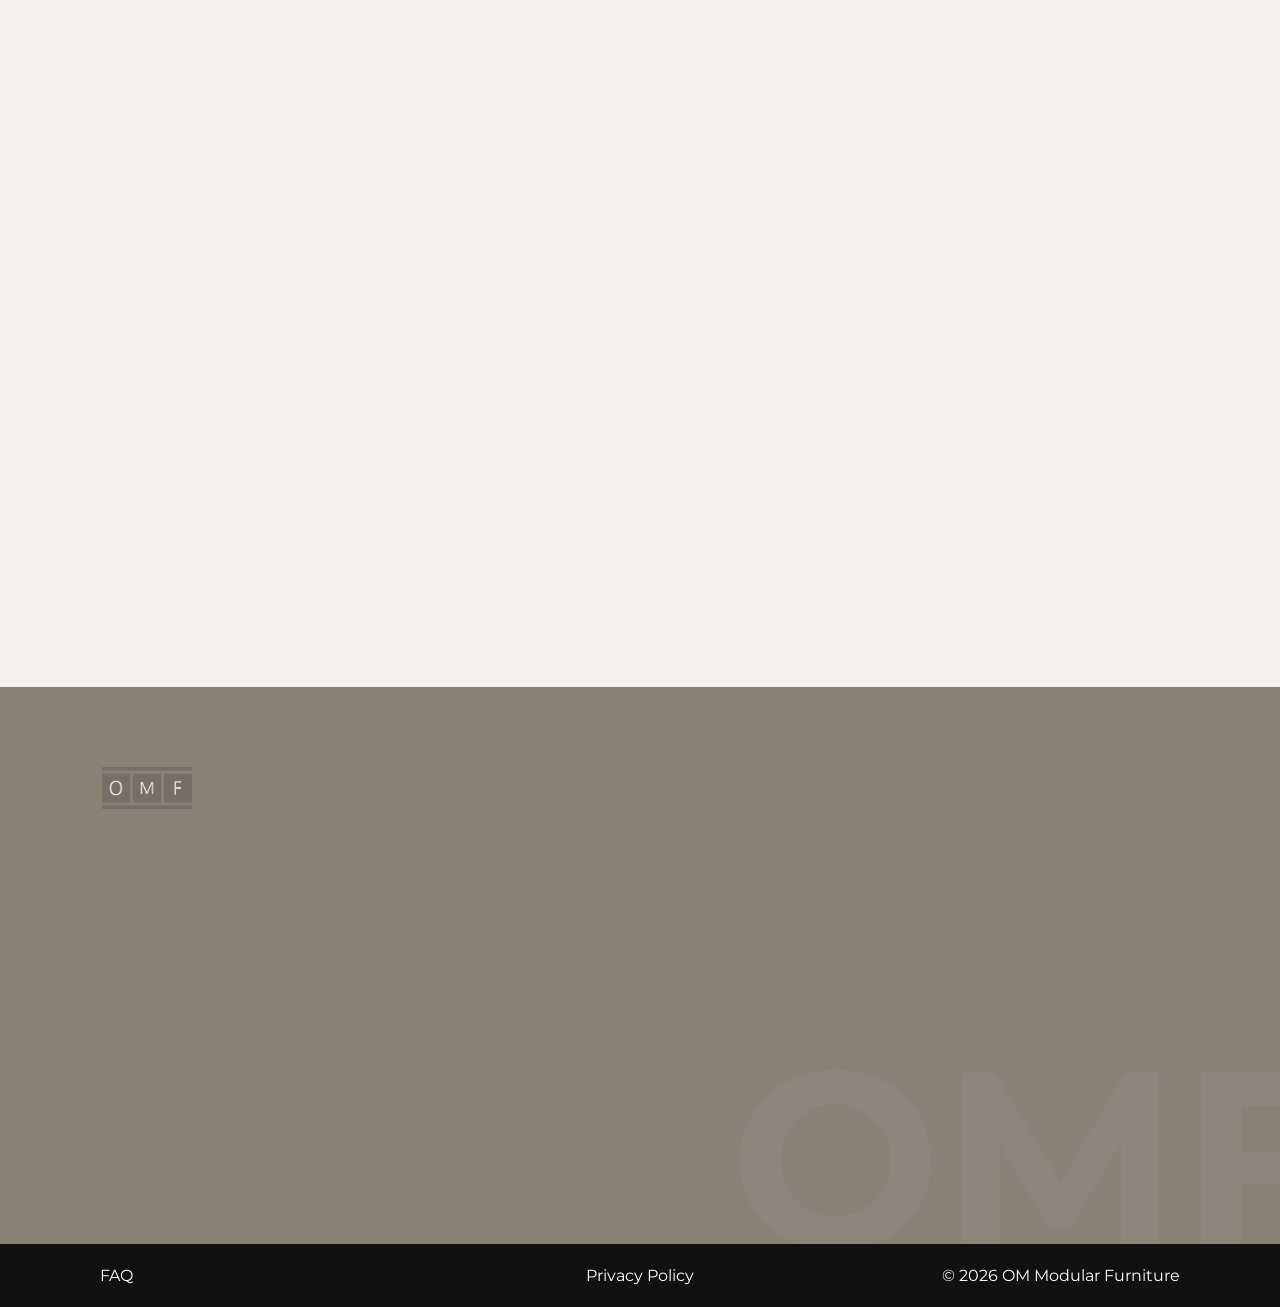
==== commit 23625446: "Update index.html" ====
--- a/index.html
+++ b/index.html
@@ -8,18 +8,59 @@
 
     <title>OM Modular Furniture Surat | Modular Kitchen, Wardrobe & Interior Design</title>
 
-    <link rel="stylesheet" href="https://cdnjs.cloudflare.com/ajax/libs/font-awesome/6.7.2/css/all.min.css">
-
     <meta name="description"
         content="OM Modular Furniture Surat offers premium modular kitchens, wardrobes, TV units, living spaces and customized interior furniture solutions with modern design.">
 
-    <link rel="stylesheet" href="https://cdnjs.cloudflare.com/ajax/libs/font-awesome/6.5.1/css/all.min.css">
+    <link rel="canonical" href="https://ommodularfurniture.com/">
+
+    <!-- Open Graph -->
+    <meta property="og:type" content="website">
+    <meta property="og:title" content="OM Modular Furniture Surat | Modular Kitchen, Wardrobe & Interior Design">
+    <meta property="og:description"
+        content="Premium modular kitchens, wardrobes, TV units, living spaces and customized interior furniture solutions with modern design, built with 100% German technology.">
+    <meta property="og:image" content="https://ommodularfurniture.com/image/hero.jpg">
+    <meta property="og:url" content="https://ommodularfurniture.com/">
+
+    <!-- Twitter Card -->
+    <meta name="twitter:card" content="summary_large_image">
+    <meta name="twitter:title" content="OM Modular Furniture Surat | Modular Kitchen, Wardrobe & Interior Design">
+    <meta name="twitter:description"
+        content="Premium modular kitchens, wardrobes, TV units, living spaces and customized interior furniture solutions with modern design.">
+    <meta name="twitter:image" content="https://ommodularfurniture.com/image/hero.jpg">
+
+    <link rel="icon" type="image/png" href="image/logo.png">
+
+    <link rel="preload" as="image" href="image/hero.jpg">
+
+    <link rel="stylesheet" href="https://cdnjs.cloudflare.com/ajax/libs/font-awesome/6.7.2/css/all.min.css">
 
     <link
         href="https://fonts.googleapis.com/css2?family=Montserrat:wght@300;400;500;600&family=Poppins:wght@300;400;500;600&display=swap"
         rel="stylesheet">
 
     <link rel="stylesheet" href="https://cdn.jsdelivr.net/npm/swiper@11/swiper-bundle.min.css">
+
+    <!-- LocalBusiness structured data -->
+    <script type="application/ld+json">
+    {
+      "@context": "https://schema.org",
+      "@type": "HomeAndConstructionBusiness",
+      "name": "OM Modular Furniture",
+      "image": "https://ommodularfurniture.com/image/logo.png",
+      "telephone": "+91-99130-08830",
+      "email": "ommodular11@gmail.com",
+      "address": {
+        "@type": "PostalAddress",
+        "streetAddress": "G 11, Ichhapore Textile Park, Opp. RJD Textile Park, Bhatpore",
+        "addressLocality": "Surat",
+        "postalCode": "394510",
+        "addressRegion": "Gujarat",
+        "addressCountry": "IN"
+      },
+      "url": "https://ommodularfurniture.com/",
+      "description": "Premium modular kitchens, wardrobes, TV units, living spaces and customized interior furniture solutions."
+    }
+    </script>
 
     <style>
         /* ============================
@@ -41,7 +82,7 @@
 
 
         body {
-            color: #8A8175;
+            color: #6f6759;
             background-color: #f5f2ed;
             font-family: 'Montserrat', sans-serif;
         }
@@ -50,6 +91,19 @@
             max-width: 100%;
             height: auto;
             display: block;
+        }
+
+        /* Visually-hidden helper for the page's real H1 */
+        .visually-hidden {
+            position: absolute;
+            width: 1px;
+            height: 1px;
+            padding: 0;
+            margin: -1px;
+            overflow: hidden;
+            clip: rect(0, 0, 0, 0);
+            white-space: nowrap;
+            border: 0;
         }
 
         /* ============================
@@ -89,7 +143,7 @@
             text-align: center;
         }
 
-        .loader-content h1 {
+        .loader-content h2 {
             color: #f5f2ed;
             font-size: 42px;
             font-weight: 300;
@@ -216,12 +270,14 @@
             transition: width .4s var(--ease-out);
         }
 
-        .logo-area a:hover {
+        .logo-area a:hover,
+        .logo-area a:focus-visible {
             color: #bcb8b3;
             letter-spacing: 3px;
         }
 
-        .logo-area a:hover::after {
+        .logo-area a:hover::after,
+        .logo-area a:focus-visible::after {
             width: 100%;
         }
 
@@ -248,16 +304,31 @@
             gap: 20px;
         }
 
-        .icons i {
+        .icon-btn {
+            background: none;
+            border: none;
+            padding: 4px;
+            display: inline-flex;
+            cursor: pointer;
+            line-height: 0;
+        }
+
+        .icon-btn i {
             font-size: 20px;
             color: #f5f2ed;
-            cursor: none;
             transition: color .3s, transform .3s;
         }
 
-        .icons i:hover {
-            color: #8A8175;
+        .icon-btn:hover i,
+        .icon-btn:focus-visible i {
+            color: #bcb8b3;
             transform: scale(1.15);
+        }
+
+        .icon-btn:focus-visible {
+            outline: 2px solid #bcb8b3;
+            outline-offset: 3px;
+            border-radius: 4px;
         }
 
         .search-box {
@@ -337,7 +408,8 @@
             border-bottom: none;
         }
 
-        .menu-dropdown a:hover {
+        .menu-dropdown a:hover,
+        .menu-dropdown a:focus-visible {
             color: #8A8175;
             padding-left: 12px;
         }
@@ -380,7 +452,7 @@
         }
 
         /* ============================
-           CURSOR
+           CURSOR (pointer devices only, added via JS)
         ============================ */
         .cursor-dot {
             width: 8px;
@@ -415,7 +487,6 @@
            HERO
         ============================ */
         .hero {
-            margin-top: -140pxs;
             height: 100vh;
             background: url("image/hero.jpg") center center/cover no-repeat;
             position: relative;
@@ -425,13 +496,6 @@
             overflow: hidden;
         }
 
-        .hero {
-            background-image: url("image/hero.jpg");
-            background-position: center;
-            background-size: cover;
-            background-repeat: no-repeat;
-        }
-
         /* Parallax overlay */
         .hero::before {
             content: '';
@@ -439,61 +503,6 @@
             inset: 0;
             background: rgba(0, 0, 0, .45);
             z-index: 1;
-        }
-
-        /* Subtle animated grain overlay */
-        .hero::after {
-            content: '';
-            position: absolute;
-            inset: -50%;
-            background-image: url("data:image/svg+xml,%3Csvg viewBox='0 0 256 256' xmlns='http://www.w3.org/2000/svg'%3E%3Cfilter id='noise'%3E%3CfeTurbulence type='fractalNoise' baseFrequency='0.9' numOctaves='4' stitchTiles='stitch'/%3E%3C/filter%3E%3Crect width='100%25' height='100%25' filter='url(%23noise)' opacity='0.04'/%3E%3C/svg%3E");
-            opacity: .4;
-            z-index: 1;
-            display: none;
-        }
-
-        @keyframes grainShift {
-
-            0%,
-            100% {
-                transform: translate(0, 0);
-            }
-
-            10% {
-                transform: translate(-2%, -2%);
-            }
-
-            20% {
-                transform: translate(2%, -1%);
-            }
-
-            30% {
-                transform: translate(-1%, 2%);
-            }
-
-            40% {
-                transform: translate(2%, 2%);
-            }
-
-            50% {
-                transform: translate(-2%, 1%);
-            }
-
-            60% {
-                transform: translate(1%, -2%);
-            }
-
-            70% {
-                transform: translate(-1%, 1%);
-            }
-
-            80% {
-                transform: translate(2%, -2%);
-            }
-
-            90% {
-                transform: translate(-2%, 2%);
-            }
         }
 
         .hero-bg-layer {
@@ -550,11 +559,6 @@
                 opacity: 1;
                 transform: translateY(0);
             }
-        }
-
-        .hero,
-        .hero-bg-layer {
-            background: url("image/hero.jpg") center center/cover no-repeat;
         }
 
         @media (max-width:768px) {
@@ -702,35 +706,9 @@
             text-align: center;
         }
 
-        .write-content h3 {
-            font-size: 2rem;
-            color: #8A8175;
-            text-transform: uppercase;
-            letter-spacing: 4px;
-            margin-bottom: 20px;
-            position: relative;
-            display: inline-block;
-        }
-
-        .write-content h3::after {
-            content: '';
-            position: absolute;
-            bottom: -10px;
-            left: 50%;
-            transform: translateX(-50%);
-            width: 0;
-            height: 1px;
-            background: #bcb8b3;
-            transition: width 1.2s 1s var(--ease-out);
-        }
-
-        .write-content.active h3::after {
-            width: 80%;
-        }
-
         .write-content p {
             font-size: 20px;
-            color: #8A8175;
+            color: #6f6759;
             line-height: 2;
             max-width: 800px;
             margin: 30px auto 0;
@@ -755,13 +733,17 @@
         .section-heading::after {
             content: '';
             position: absolute;
+            bottom: -10px;
             left: 50%;
-            bottom: 0;
             transform: translateX(-50%);
-            width: 90px;
-            height: 2px;
+            width: 0;
+            height: 1px;
             background: #bcb8b3;
-            border-radius: 20px;
+            transition: width 1.2s 1s var(--ease-out);
+        }
+
+        .write-content.active .section-heading::after {
+            width: 80%;
         }
 
         @media(max-width:768px) {
@@ -793,20 +775,12 @@
             width: 40%;
         }
 
-        .innovation-text h2 {
-            font-size: 42px;
-            color: #8A8175;
-            margin-bottom: 25px;
-            line-height: 1.1;
-        }
-
         .innovation-text p {
             font-size: 18px;
-            line-height: 1.9;
+            line-height: 2;
             color: #555;
             max-width: 650px;
             text-align: left;
-            line-height: 2;
         }
 
         .innovationSwiper {
@@ -847,17 +821,6 @@
             text-align: center;
         }
 
-        .content .mm {
-            font-family: 'Montserrat', sans-serif;
-            font-size: 22px;
-            line-height: 2.2;
-            color: #8A8175;
-            font-weight: 500;
-            max-width: 700px;
-            margin: 40px auto;
-            text-align: center;
-        }
-
         .content .text {
             font-size: 22px;
             line-height: 2.1;
@@ -874,6 +837,7 @@
             gap: 14px;
             justify-content: center;
             margin: 50px auto 30px;
+            list-style: none;
         }
 
         .pill {
@@ -974,12 +938,14 @@
             z-index: -1;
         }
 
-        .discover-btn:hover::before {
+        .discover-btn:hover::before,
+        .discover-btn:focus-visible::before {
             transform: scaleX(1);
             transform-origin: left;
         }
 
-        .discover-btn:hover {
+        .discover-btn:hover,
+        .discover-btn:focus-visible {
             color: #fff;
             letter-spacing: 1px;
         }
@@ -1100,6 +1066,10 @@
             max-width: 700px;
         }
 
+        .contact a {
+            color: #fff;
+        }
+
         /* =====================================
    FOOTER
 ===================================== */
@@ -1141,14 +1111,9 @@
             transition: .3s;
         }
 
-        footer a:hover {
+        footer a:hover,
+        footer a:focus-visible {
             color: #c7c0b8;
-        }
-
-        /* Remove Gap */
-
-        .contact+footer {
-            margin-top: 0;
         }
 
         body {
@@ -1156,7 +1121,7 @@
         }
 
         .contact i {
-            color: #000;
+            color: #1a1a1a;
             margin-right: 8px;
         }
 
@@ -1244,25 +1209,6 @@
         }
 
         /* ============================
-           HEADING SPLIT ANIMATION
-        ============================ */
-        .split-word {
-            display: inline-block;
-            overflow: hidden;
-            vertical-align: top;
-        }
-
-        .split-word .inner {
-            display: inline-block;
-            transform: translateY(110%);
-            transition: transform .8s var(--ease-out);
-        }
-
-        .split-word.active .inner {
-            transform: translateY(0);
-        }
-
-        /* ============================
            HORIZONTAL LINE DIVIDERS
         ============================ */
         .divider-line {
@@ -1321,41 +1267,63 @@
             header {
                 height: 75px;
                 padding: 0 15px;
+                background: rgba(17, 17, 17, .75);
+                backdrop-filter: blur(15px);
             }
 
             .logo {
-                position: static;
-                transform: none;
+                position: absolute;
+                left: 50%;
+                transform: translate(-50%, -50%);
             }
 
             .logo img {
-                width: 75px;
+                width: 90px;
             }
 
             .logo-area {
+                display: flex;
                 gap: 12px;
+                flex-shrink: 0;
             }
 
             .logo-area a {
-                font-size: 13px;
-            }
-
-            .icons i {
-                font-size: 22px;
+                font-size: 10px;
+                letter-spacing: 1px;
+            }
+
+            .icons {
+                gap: 12px;
+                flex-shrink: 0;
+            }
+
+            .icon-btn i {
+                font-size: 17px;
+            }
+
+            .search-form {
+                right: 0;
+                top: 55px;
+            }
+
+            .search-box.active .search-form {
+                width: 190px;
+            }
+
+            .search-input {
+                width: 190px;
+                height: 38px;
             }
 
             .menu-dropdown {
-                right: 0;
-                top: 35px;
-                width: 200px;
+                position: fixed;
+                top: 75px;
+                right: 12px;
+                width: 210px;
             }
 
             .write {
                 padding: 60px 20px;
-            }
-
-            .innovation-text h2 {
-                font-size: 35px;
             }
 
             .innovationSwiper {
@@ -1392,6 +1360,35 @@
             }
         }
 
+        /* SMALL MOBILE */
+        @media(max-width:420px) {
+
+            header {
+                padding: 0 10px;
+            }
+
+            .logo-area {
+                gap: 8px;
+            }
+
+            .logo-area a {
+                font-size: 9px;
+            }
+
+            .logo img {
+                width: 75px;
+            }
+
+            .icons {
+                gap: 8px;
+            }
+
+            .icon-btn i {
+                font-size: 16px;
+            }
+
+        }
+
         @media(max-width: 600px) {
             h1 {
                 font-size: 32px !important;
@@ -1405,6 +1402,21 @@
                 font-size: 16px !important;
                 line-height: 1.6;
             }
+        }
+
+        .hero-content,
+        header {
+            opacity: 0;
+        }
+
+        .page-loaded .hero-content,
+        .page-loaded header {
+            opacity: 1;
+            transition: opacity .6s ease;
+        }
+
+        html {
+            scroll-behavior: smooth;
         }
 
         /* Reduced motion */
@@ -1414,199 +1426,76 @@
             *::before,
             *::after {
                 animation-duration: .01ms !important;
+                animation-iteration-count: 1 !important;
                 transition-duration: .01ms !important;
-            }
-        }
-
-        .hero-content,
-        header {
-            opacity: 0;
-        }
-
-        .page-loaded .hero-content,
-        .page-loaded header {
-            opacity: 1;
-        }
-
-        html {
-            scroll-behavior: smooth;
-        }
-
-        /* ============================
-   MOBILE HEADER
-============================ */
-
-        @media (max-width:768px) {
-
-            header {
-                height: 75px;
-                padding: 0 15px;
-                background: rgba(17, 17, 17, .75);
-                backdrop-filter: blur(15px);
-            }
-
-
-            .logo-area {
-                display: flex;
-                gap: 12px;
-                flex-shrink: 0;
-            }
-
-
-            .logo-area a {
-                font-size: 10px;
-                letter-spacing: 1px;
-            }
-
-
-            .logo {
-                position: absolute;
-                left: 50%;
-                transform: translate(-50%, -50%);
-            }
-
-
-            .logo img {
-                width: 90px;
-            }
-
-
-            .icons {
-                gap: 12px;
-                flex-shrink: 0;
-            }
-
-
-            .icons i {
-                font-size: 17px;
-            }
-
-
-            .search-form {
-                right: 0;
-                top: 55px;
-            }
-
-
-            .search-box.active .search-form {
-                width: 190px;
-            }
-
-
-            .search-input {
-                width: 190px;
-                height: 38px;
-            }
-
-
-            .menu-dropdown {
-                position: fixed;
-                top: 75px;
-                right: 12px;
-                width: 210px;
-            }
-
-        }
-
-
-
-        /* SMALL MOBILE */
-        @media(max-width:420px) {
-
-            header {
-                padding: 0 10px;
-            }
-
-
-            .logo-area {
-                gap: 8px;
-            }
-
-
-            .logo-area a {
-                font-size: 9px;
-            }
-
-
-            .logo img {
-                width: 75px;
-            }
-
-
-            .icons {
-                gap: 8px;
-            }
-
-
-            .icons i {
-                font-size: 16px;
-            }
-
+                scroll-behavior: auto !important;
+            }
+        }
+
+        /* Visible keyboard focus for interactive elements generally */
+        a:focus-visible,
+        button:focus-visible,
+        input:focus-visible {
+            outline: 2px solid #8A8175;
+            outline-offset: 2px;
         }
 
         ::selection {
             background: #8A8175;
             color: white;
         }
-
-        /* Chrome, Edge, Safari, Opera, Android browsers */
-::selection {
-    background: #8A8175;
-    color: #fff;
-}
-
-/* Firefox (Desktop & Android) */
-::-moz-selection {
-    background: #8A8175;
-    color: #fff;
-}
     </style>
 </head>
 
 <body>
 
-    <!-- CURSOR -->
-    <div class="cursor-dot" id="cursorDot"></div>
-    <div class="cursor-ring" id="cursorRing"></div>
+    <!-- CURSOR (injected/enabled only for fine-pointer devices via JS) -->
+    <div class="cursor-dot" id="cursorDot" hidden></div>
+    <div class="cursor-ring" id="cursorRing" hidden></div>
 
     <!-- SCROLL PROGRESS -->
     <div id="progress-bar"></div>
 
     <!-- LOADER -->
-    <div id="loader">
+    <div id="loader" role="status" aria-live="polite">
         <div class="loader-content">
-            <h1>OM MODULAR FURNITURE</h1>
+            <h2>OM MODULAR FURNITURE</h2>
             <div class="loader-line"></div>
             <p>Craft your modular luxury!</p>
         </div>
     </div>
 
     <header id="mainHeader">
-        <div class="logo-area">
+        <nav class="logo-area" aria-label="Secondary navigation">
             <a href="culture.html">Culture</a>
             <a href="insight.html">Insight</a>
-        </div>
-
-        <div class="logo">
+        </nav>
+
+        <a class="logo" href="index.html" aria-label="OM Modular Furniture home">
             <img src="image/logo.png" alt="OM Modular Furniture - Modular Kitchen & Interior Solutions">
-        </div>
+        </a>
 
         <div class="icons">
             <div class="search-box">
-                <i class="fas fa-search search-btn"></i>
-                <form class="search-form">
-                    <input type="text" class="search-input" placeholder="Search...">
+                <button type="button" class="icon-btn search-btn" aria-label="Toggle search" aria-expanded="false">
+                    <i class="fas fa-search" aria-hidden="true"></i>
+                </button>
+                <form class="search-form" role="search">
+                    <label for="siteSearch" class="visually-hidden">Search the site</label>
+                    <input id="siteSearch" type="text" class="search-input" placeholder="Search...">
                 </form>
             </div>
 
             <div class="menu-box">
-                <i class="fas fa-bars menu-btn"></i>
-                <div class="menu-dropdown">
+                <button type="button" class="icon-btn menu-btn" aria-label="Toggle menu" aria-expanded="false">
+                    <i class="fas fa-bars" aria-hidden="true"></i>
+                </button>
+                <nav class="menu-dropdown" aria-label="Main navigation">
                     <a href="modular-kitchen.html">Modular Kitchen</a>
                     <a href="living-space.html">Living Space</a>
                     <a href="workspace.html">Workspace</a>
                     <a href="contact.html">Contact</a>
-                </div>
+                </nav>
             </div>
         </div>
     </header>
@@ -1615,6 +1504,7 @@
     <section class="hero">
         <div class="hero-bg-layer" id="heroBg"></div>
         <div class="hero-content">
+            <h1 class="visually-hidden">OM Modular Furniture Surat &ndash; Modular Kitchen, Wardrobe & Interior Design</h1>
             <div class="hero-line"></div>
             <p>
                 "We are the ideas that become actions, Spaces that transformed into emotions,
@@ -1629,6 +1519,7 @@
                     <div class="scroll-wheel"></div>
                 </div>
             </div>
+        </div>
     </section>
 
     <!-- WHO WE ARE -->
@@ -1638,11 +1529,9 @@
             <p>
                 We embarked on our journey with a vision: to deliver innovative modular furniture solutions of the
                 highest quality, meeting the dynamic needs of the market. OMF represents a fusion of kitchen,
-                living,
-                and workspace modular furniture solutions. Our creations not only transform ordinary spaces into
-                stunning
-                dreamscapes but also streamline everyday tasks with unmatched ease, backed by our limitless
-                manufacturing capacity.
+                living, and workspace modular furniture solutions. Our creations not only transform ordinary spaces
+                into stunning dreamscapes but also streamline everyday tasks with unmatched ease, backed by our
+                limitless manufacturing capacity.
             </p>
         </div>
     </section>
@@ -1652,18 +1541,13 @@
 
     <!-- INNOVATION -->
     <section class="innovation-section">
-        <div class="swiper innovationSwiper reveal-left">
+        <div class="swiper innovationSwiper reveal-left" aria-label="Modular furniture design gallery">
             <div class="swiper-wrapper">
-                <div class="swiper-slide"><img src="image/innovation1.jpg" alt="Modern Modular Furniture Design Surat">
-                </div>
-                <div class="swiper-slide"><img src="image/innovation2.jpg"
-                        alt="Premium Modular Kitchen Interior Design"></div>
-                <div class="swiper-slide"><img src="image/innovation3.jpg"
-                        alt="Luxury Living Room Furniture Design Surat"></div>
-                <div class="swiper-slide"><img src="image/innovation4.jpg" alt="Customized Modular Furniture Solutions">
-                </div>
-                <div class="swiper-slide"><img src="image/innovation5.jpg" alt="Modern Workspace Interior Furniture">
-                </div>
+                <div class="swiper-slide"><img src="image/innovation1.jpg" alt="Modern modular furniture design in Surat" loading="lazy"></div>
+                <div class="swiper-slide"><img src="image/innovation2.jpg" alt="Premium modular kitchen interior design" loading="lazy"></div>
+                <div class="swiper-slide"><img src="image/innovation3.jpg" alt="Luxury living room furniture design in Surat" loading="lazy"></div>
+                <div class="swiper-slide"><img src="image/innovation4.jpg" alt="Customized modular furniture solutions" loading="lazy"></div>
+                <div class="swiper-slide"><img src="image/innovation5.jpg" alt="Modern workspace interior furniture" loading="lazy"></div>
             </div>
             <div class="swiper-button-next"></div>
             <div class="swiper-button-prev"></div>
@@ -1674,7 +1558,7 @@
             <p>
                 The evolution of furniture design mirrors the progression of human civilization, encapsulating
                 lifestyle, materials, and technological advancements of each era. At OMF, we consistently stay
-                ahead of the curve, pioneering particle innovations and crafting distinctive designs that resonate
+                ahead of the curve, pioneering practical innovations and crafting distinctive designs that resonate
                 with our clients. Our focus lies in creating kitchen solutions that not only prioritize functionality
                 but also reflect the unique personalities of their owners.
             </p>
@@ -1684,16 +1568,16 @@
     <!-- NEW FEATURES SECTION -->
     <section class="new">
         <div class="content">
-            <div class="feature-pills">
-                <div class="pill">Eco-friendly Materials</div>
-                <div class="pill">Smart Furniture Tech</div>
-                <div class="pill">Bold Textures</div>
-                <div class="pill">Biophilic Design</div>
-            </div>
+            <ul class="feature-pills">
+                <li class="pill">Eco-friendly Materials</li>
+                <li class="pill">Smart Furniture Tech</li>
+                <li class="pill">Bold Textures</li>
+                <li class="pill">Biophilic Design</li>
+            </ul>
             <p class="text reveal">
-                We stay at the forefront of the latest design trends in home and office spaces to create luxurious dream
-                environments for our clients. With our materiO library, we cater to client's unique needs using an
-                extensive selection of decorative materials, including laminates, veneers, metals, glass, mesh,
+                We stay at the forefront of the latest design trends in home and office spaces to create luxurious
+                dream environments for our clients. With our materiO library, we cater to clients' unique needs using
+                an extensive selection of decorative materials, including laminates, veneers, metals, glass, mesh,
                 textiles, and acoustic solutions.
             </p>
         </div>
@@ -1727,6 +1611,2122 @@
                 Our modular innovations are fabricated in-house with advanced
                 technology and exquisite craftsmanship that converts ideas into reality.
             </p>
+            <a href="modular-kitchen.html" class="discover-btn">Discover More</a>
+        </div>
+        <div class="german-right reveal-right">
+            <img src="image/german-tech.jpg" alt="German technology modular furniture manufacturing in Surat" loading="lazy">
+        </div>
+    </section>
+
+    <!-- CONTACT -->
+    <section class="contact">
+
+        <div class="logo1">
+            <img src="image/logo.png" alt="OM Modular Furniture - Modular Kitchen & Interior Solutions" loading="lazy">
+        </div>
+
+        <h1 class="reveal">Om Modular Furniture</h1>
+        <h2 class="reveal">Craft your modular luxury!</h2>
+        <p class="reveal">Modular Kitchens · Living Spaces · Workspaces</p>
+        <p class="reveal">
+            <i class="fa-solid fa-location-dot" aria-hidden="true"></i>
+            G 11, Ichhapore Textile Park, Opp. RJD Textile Park,
+            Bhatpore, Surat-394510, Gujarat, India.
+        </p>
+
+        <p class="reveal">
+            <i class="fa-solid fa-phone" aria-hidden="true"></i>
+            <a href="tel:+919913008830">+91 99130 08830</a>
+        </p>
+
+        <p class="reveal">
+            <i class="fa-solid fa-envelope" aria-hidden="true"></i>
+            <a href="mailto:ommodular11@gmail.com">ommodular11@gmail.com</a>
+        </p>
+    </section>
+
+    <!-- FOOTER -->
+    <footer>
+        <div class="footer-left"><a href="FAQ.html">FAQ</a></div>
+        <div class="footer-center"><a href="privacy-policy.html">Privacy Policy</a></div>
+        <div class="footer-right">© 2026 OM Modular Furniture</div>
+    </footer>
+
+    <script src="https://cdn.jsdelivr.net/npm/swiper@11/swiper-bundle.min.js"></script>
+
+    <script>
+
+        /* ============================
+           CURSOR (fine pointer only)
+        ============================ */
+        const prefersFinePointer = window.matchMedia("(pointer: fine)").matches;
+        const prefersReducedMotion = window.matchMedia("(prefers-reduced-motion: reduce)").matches;
+
+        if (prefersFinePointer && !prefersReducedMotion) {
+
+            const dot = document.getElementById("cursorDot");
+            const ring = document.getElementById("cursorRing");
+            dot.hidden = false;
+            ring.hidden = false;
+
+            let mouseX = 0, mouseY = 0, ringX = 0, ringY = 0;
+
+            document.addEventListener("mousemove", e => {
+                mouseX = e.clientX; mouseY = e.clientY;
+                dot.style.left = mouseX + "px";
+                dot.style.top = mouseY + "px";
+            });
+
+            (function ringFollow() {
+                ringX += (mouseX - ringX) * 0.12;
+                ringY += (mouseY - ringY) * 0.12;
+                ring.style.left = ringX + "px";
+                ring.style.top = ringY + "px";
+                requestAnimationFrame(ringFollow);
+            })();
+
+            document.querySelectorAll("a, button, .icon-btn i, .pill").forEach(el => {
+                el.addEventListener("mouseenter", () => ring.classList.add("expand"));
+                el.addEventListener("mouseleave", () => ring.classList.remove("expand"));
+            });
+        }
+
+        /* ============================
+           LOADER
+        ============================ */
+        window.addEventListener("load", () => {
+            const loader = document.getElementById("loader");
+
+            setTimeout(() => {
+                loader.classList.add("hide");
+
+                setTimeout(() => {
+                    loader.remove();
+                    document.body.classList.add("page-loaded");
+                }, 800);
+
+            }, 1200);
+        });
+
+        /* ============================
+           PROGRESS BAR
+        ============================ */
+        const progressBar = document.getElementById("progress-bar");
+
+        window.addEventListener("scroll", () => {
+            const totalHeight =
+                document.documentElement.scrollHeight - window.innerHeight;
+
+            const progress =
+                totalHeight > 0 ? (window.pageYOffset / totalHeight) * 100 : 0;
+
+            progressBar.style.width = progress + "%";
+        });
+
+        /* ============================
+           HEADER SCROLL
+        ============================ */
+        const header = document.getElementById("mainHeader");
+
+        let lastScroll = 0;
+
+        window.addEventListener("scroll", () => {
+
+            let currentScroll = window.pageYOffset;
+
+            header.classList.toggle("scrolled", currentScroll > 60);
+
+            if (currentScroll > lastScroll && currentScroll > 120) {
+                header.style.transform = "translateY(-100%)";
+            } else {
+                header.style.transform = "translateY(0)";
+            }
+
+            lastScroll = currentScroll;
+        });
+
+
+        /* ============================
+           SWIPER
+        ============================ */
+        new Swiper(".innovationSwiper", {
+            loop: true,
+            speed: 1500,
+            autoplay: {
+                delay: 3000,
+                disableOnInteraction: false,
+            },
+            effect: "fade",
+            fadeEffect: {
+                crossFade: true,
+            },
+        });
+
+        /* ============================
+           SCROLL REVEAL
+        ============================ */
+        const revealElements = document.querySelectorAll(
+            ".reveal, .reveal-left, .reveal-right, .divider-line, .write-content"
+        );
+
+        const revealObserver = new IntersectionObserver((entries) => {
+
+            entries.forEach(entry => {
+
+                if (entry.isIntersecting) {
+                    entry.target.classList.add("active");
+                }
+
+            });
+
+        }, {
+            threshold: 0.15
+        });
+
+        revealElements.forEach(el => {
+            revealObserver.observe(el);
+        });
+
+        /* ============================
+           FEATURE PILLS
+        ============================ */
+        const pillSection = document.querySelector(".feature-pills");
+
+        const pillObserver = new IntersectionObserver((entries) => {
+
+            entries.forEach(entry => {
+
+                if (entry.isIntersecting) {
+
+                    document.querySelectorAll(".pill").forEach(pill => {
+                        pill.classList.add("active");
+                    });
+
+                }
+
+            });
+
+        }, {
+            threshold: 0.3
+        });
+
+        if (pillSection) {
+            pillObserver.observe(pillSection);
+        }
+
+        /* ============================
+           COUNTER
+        ============================ */
+        function animateCounter(el) {
+
+            const target = Number(el.dataset.target);
+
+            const hasPercent = el.innerHTML.includes("%");
+            const hasPlus = el.innerHTML.includes("+");
+
+            const duration = 1800;
+
+            const startTime = performance.now();
+
+            function update(currentTime) {
+
+                const elapsed = currentTime - startTime;
+
+                const progress = Math.min(elapsed / duration, 1);
+
+                const value =
+                    Math.floor(target * (1 - Math.pow(1 - progress, 3)));
+
+                let html = "";
+
+                if (hasPlus) html += "<span>+</span>";
+
+                html += value;
+
+                if (hasPercent) html += "<span>%</span>";
+
+                el.innerHTML = html;
+
+                if (progress < 1) {
+                    requestAnimationFrame(update);
+                }
+            }
+
+            requestAnimationFrame(update);
+        }
+
+        const counterObserver = new IntersectionObserver((entries) => {
+
+            entries.forEach(entry => {
+
+                if (entry.isIntersecting) {
+
+                    const counter =
+                        entry.target.querySelector(".stat-num[data-target]");
+
+                    if (counter && !counter.dataset.counted) {
+
+                        counter.dataset.counted = "true";
+
+                        animateCounter(counter);
+                    }
+                }
+            });
+
+        }, {
+            threshold: 0.3
+        });
+
+        document.querySelectorAll(".stat-item").forEach(item => {
+            counterObserver.observe(item);
+        });
+
+        /* ============================
+           MENU
+        ============================ */
+        const menuBtn = document.querySelector(".menu-btn");
+        const menuBox = document.querySelector(".menu-box");
+
+        if (menuBtn && menuBox) {
+
+            menuBtn.addEventListener("click", (e) => {
+                e.stopPropagation();
+                const isOpen = menuBox.classList.toggle("active");
+                menuBtn.setAttribute("aria-expanded", isOpen ? "true" : "false");
+            });
+
+            document.addEventListener("click", () => {
+                menuBox.classList.remove("active");
+                menuBtn.setAttribute("aria-expanded", "false");
+            });
+
+            document.addEventListener("keydown", (e) => {
+                if (e.key === "Escape") {
+                    menuBox.classList.remove("active");
+                    menuBtn.setAttribute("aria-expanded", "false");
+                }
+            });
+        }
+
+        /* ============================
+           SEARCH
+        ============================ */
+        const searchBtn = document.querySelector(".search-btn");
+        const searchBox = document.querySelector(".search-box");
+        const searchForm = document.querySelector(".search-form");
+        const searchInput = document.querySelector(".search-input");
+
+        if (searchBtn && searchBox) {
+
+            searchBtn.addEventListener("click", function (e) {
+                e.stopPropagation();
+
+                const isActive = searchBox.classList.toggle("active");
+                searchBtn.setAttribute("aria-expanded", isActive ? "true" : "false");
+
+                if (isActive) {
+                    setTimeout(() => {
+                        searchInput.focus();
+                    }, 200);
+                }
+            });
+
+            searchBox.addEventListener("click", function (e) {
+                e.stopPropagation();
+            });
+
+            document.addEventListener("click", function () {
+                searchBox.classList.remove("active");
+                searchBtn.setAttribute("aria-expanded", "false");
+            });
+
+            document.addEventListener("keydown", (e) => {
+                if (e.key === "Escape") {
+                    searchBox.classList.remove("active");
+                    searchBtn.setAttribute("aria-expanded", "false");
+                }
+            });
+        }
+
+        if (searchForm && searchInput) {
+
+            searchForm.addEventListener("submit", function (e) {
+                e.preventDefault();
+
+                let value = searchInput.value.toLowerCase().trim();
+
+                if (value.includes("kitchen")) {
+                    window.location.href = "modular-kitchen.html";
+                }
+                else if (
+                    value.includes("living") ||
+                    value.includes("space") ||
+                    value.includes("living space")
+                ) {
+                    window.location.href = "living-space.html";
+                }
+                else if (
+                    value.includes("work") ||
+                    value.includes("workspace") ||
+                    value.includes("office")
+                ) {
+                    window.location.href = "workspace.html";
+                }
+                else if (
+                    value.includes("contact") ||
+                    value.includes("phone") ||
+                    value.includes("email")
+                ) {
+                    window.location.href = "contact.html";
+                }
+                else if (value.includes("culture")) {
+                    window.location.href = "culture.html";
+                }
+                else if (
+                    value.includes("insight") ||
+                    value.includes("design") ||
+                    value.includes("story")
+                ) {
+                    window.location.href = "insight.html";
+                }
+                else {
+                    alert("Page not found");
+                }
+            });
+        }
+    </script>
+
+</body>
+
+</html><!DOCTYPE html>
+<html lang="en">
+
+<head>
+    <meta charset="UTF-8">
+
+    <meta name="viewport" content="width=device-width, initial-scale=1.0">
+
+    <title>OM Modular Furniture Surat | Modular Kitchen, Wardrobe & Interior Design</title>
+
+    <link rel="stylesheet" href="https://cdnjs.cloudflare.com/ajax/libs/font-awesome/6.7.2/css/all.min.css">
+
+    <meta name="description"
+        content="OM Modular Furniture Surat offers premium modular kitchens, wardrobes, TV units, living spaces and customized interior furniture solutions with modern design.">
+
+    <link rel="stylesheet" href="https://cdnjs.cloudflare.com/ajax/libs/font-awesome/6.5.1/css/all.min.css">
+
+    <link
+        href="https://fonts.googleapis.com/css2?family=Montserrat:wght@300;400;500;600&family=Poppins:wght@300;400;500;600&display=swap"
+        rel="stylesheet">
+
+    <link rel="stylesheet" href="https://cdn.jsdelivr.net/npm/swiper@11/swiper-bundle.min.css">
+
+    <style>
+        /* ============================
+           RESET & BASE
+        ============================ */
+        *,
+        *::before,
+        *::after {
+            margin: 0;
+            padding: 0;
+            box-sizing: border-box;
+        }
+
+        html,
+        body {
+            width: 100%;
+            overflow-x: hidden;
+        }
+
+
+        body {
+            color: #8A8175;
+            background-color: #f5f2ed;
+            font-family: 'Montserrat', sans-serif;
+        }
+
+        img {
+            max-width: 100%;
+            height: auto;
+            display: block;
+        }
+
+        /* ============================
+           CSS CUSTOM PROPERTIES
+        ============================ */
+        :root {
+            --cream: #f5f2ed;
+            --warm: #fffdf9;
+            --taupe: #8A8175;
+            --taupe-light: #bcb8b3;
+            --dark: #111;
+            --white: #fff;
+            --ease-out: cubic-bezier(0.22, 1, 0.36, 1);
+            --ease-in-out: cubic-bezier(0.65, 0, 0.35, 1);
+        }
+
+        /* ============================
+           LOADER
+        ============================ */
+        #loader {
+            position: fixed;
+            inset: 0;
+            background: #111;
+            display: flex;
+            justify-content: center;
+            align-items: center;
+            z-index: 999999;
+            transition: opacity .8s ease, visibility .8s ease;
+        }
+
+        #loader.hide {
+            opacity: 0;
+            visibility: hidden;
+        }
+
+        .loader-content {
+            text-align: center;
+        }
+
+        .loader-content h1 {
+            color: #f5f2ed;
+            font-size: 42px;
+            font-weight: 300;
+            letter-spacing: 8px;
+            margin-bottom: 25px;
+            animation: loaderFadeUp .8s var(--ease-out) forwards;
+            opacity: 0;
+        }
+
+        .loader-line {
+            width: 0;
+            height: 1px;
+            background: linear-gradient(90deg, transparent, #8A8175, transparent);
+            margin: auto;
+            animation: loading 2s .3s ease forwards;
+        }
+
+        .loader-content p {
+            color: #8A8175;
+            letter-spacing: 4px;
+            margin-top: 20px;
+            font-size: 14px;
+            animation: loaderFadeUp .8s .2s var(--ease-out) forwards;
+            opacity: 0;
+        }
+
+        @keyframes loading {
+            to {
+                width: 280px;
+            }
+        }
+
+        @keyframes loaderFadeUp {
+            from {
+                opacity: 0;
+                transform: translateY(20px);
+            }
+
+            to {
+                opacity: 1;
+                transform: translateY(0);
+            }
+        }
+
+
+        /* ============================
+           SCROLL PROGRESS BAR
+        ============================ */
+        #progress-bar {
+            position: fixed;
+            top: 0;
+            left: 0;
+            height: 2px;
+            background: linear-gradient(90deg, #8A8175, #bcb8b3);
+            z-index: 99997;
+            width: 0%;
+            transition: width .1s linear;
+        }
+
+        /* ============================
+   HEADER
+============================ */
+        header {
+            position: fixed;
+            top: 0;
+            left: 0;
+            right: 0;
+            height: 90px;
+            display: flex;
+            align-items: center;
+            justify-content: space-between;
+            padding: 0 60px;
+            z-index: 1000;
+            transition: background .4s ease, height .4s ease, transform .5s var(--ease-out);
+            animation: headerDrop .8s .2s var(--ease-out) both;
+        }
+
+        @keyframes headerDrop {
+            from {
+                transform: translateY(-100%);
+                opacity: 0
+            }
+
+            to {
+                transform: translateY(0);
+                opacity: 1
+            }
+        }
+
+        header.scrolled {
+            background: rgba(17, 17, 17, .92);
+            backdrop-filter: blur(20px);
+            height: 70px;
+        }
+
+        header.hide-header {
+            transform: translateY(-100%);
+        }
+
+        .logo-area {
+            display: flex;
+            align-items: center;
+            gap: 30px;
+        }
+
+        .logo-area a {
+            text-decoration: none;
+            color: #f5f2ed;
+            font-size: 13px;
+            letter-spacing: 2px;
+            text-transform: uppercase;
+            position: relative;
+            transition: color .3s, letter-spacing .3s;
+        }
+
+        .logo-area a::after {
+            content: '';
+            position: absolute;
+            bottom: -4px;
+            left: 0;
+            width: 0;
+            height: 1px;
+            background: #bcb8b3;
+            transition: width .4s var(--ease-out);
+        }
+
+        .logo-area a:hover {
+            color: #bcb8b3;
+            letter-spacing: 3px;
+        }
+
+        .logo-area a:hover::after {
+            width: 100%;
+        }
+
+        .logo {
+            position: absolute;
+            left: 50%;
+            top: 50%;
+            transform: translate(-50%, -50%);
+            transition: transform .4s var(--ease-out), opacity .3s;
+        }
+
+        .logo img {
+            width: 120px;
+        }
+
+        .logo:hover {
+            transform: translate(-50%, -50%) scale(1.06);
+            opacity: .85;
+        }
+
+        .icons {
+            display: flex;
+            align-items: center;
+            gap: 20px;
+        }
+
+        .icons i {
+            font-size: 20px;
+            color: #f5f2ed;
+            cursor: none;
+            transition: color .3s, transform .3s;
+        }
+
+        .icons i:hover {
+            color: #8A8175;
+            transform: scale(1.15);
+        }
+
+        .search-box {
+            position: relative;
+        }
+
+        .search-form {
+            position: absolute;
+            top: 50%;
+            right: 45px;
+            transform: translateY(-50%);
+            width: 0;
+            overflow: hidden;
+            opacity: 0;
+            transition: all .4s var(--ease-out);
+        }
+
+        .search-box.active .search-form {
+            width: 250px;
+            opacity: 1;
+        }
+
+        .search-input {
+            width: 250px;
+            height: 42px;
+            padding: 0 15px;
+            border: 1px solid rgba(138, 129, 117, .4);
+            border-radius: 30px;
+            outline: none;
+            background: rgba(255, 255, 255, .9);
+            font-family: 'Montserrat', sans-serif;
+            transition: border-color .3s;
+        }
+
+        .search-input:focus {
+            border-color: #8A8175;
+        }
+
+        .menu-btn {
+            transition: transform .4s var(--ease-out);
+        }
+
+        .menu-box.active .menu-btn {
+            transform: rotate(90deg);
+            color: #b8aa9b;
+        }
+
+        .menu-dropdown {
+            position: absolute;
+            top: 55px;
+            right: 0;
+            width: 240px;
+            background: rgba(255, 255, 255, .97);
+            backdrop-filter: blur(20px);
+            border-radius: 18px;
+            padding: 15px 25px;
+            box-shadow: 0 30px 60px rgba(0, 0, 0, .12);
+            opacity: 0;
+            visibility: hidden;
+            transform: translateY(20px) scale(.97);
+            transform-origin: top right;
+            transition: opacity .35s, transform .35s var(--ease-out), visibility .35s;
+            z-index: 9999;
+        }
+
+        .menu-dropdown a {
+            display: block;
+            text-decoration: none;
+            color: #555;
+            font-size: 15px;
+            padding: 14px 0;
+            border-bottom: 1px solid rgba(0, 0, 0, .06);
+            transition: color .3s, padding-left .3s;
+        }
+
+        .menu-dropdown a:last-child {
+            border-bottom: none;
+        }
+
+        .menu-dropdown a:hover {
+            color: #8A8175;
+            padding-left: 12px;
+        }
+
+        .menu-box.active .menu-dropdown {
+            opacity: 1;
+            visibility: visible;
+            transform: translateY(0) scale(1);
+        }
+
+        @media (max-width:768px) {
+
+            .search-box {
+                position: relative;
+            }
+
+            .search-form {
+                position: absolute;
+                top: 42px;
+                right: -5px;
+                transform: none;
+                width: 0;
+                opacity: 0;
+                overflow: hidden;
+                transition: .35s;
+            }
+
+            .search-box.active .search-form {
+                width: 130px;
+                opacity: 1;
+            }
+
+            .search-input {
+                width: 130px;
+                height: 30px;
+                font-size: 12px;
+                padding: 0 10px;
+            }
+
+        }
+
+        /* ============================
+           CURSOR
+        ============================ */
+        .cursor-dot {
+            width: 8px;
+            height: 8px;
+            background: #8A8175;
+            border-radius: 50%;
+            position: fixed;
+            pointer-events: none;
+            z-index: 99999;
+            transform: translate(-50%, -50%);
+        }
+
+        .cursor-ring {
+            width: 36px;
+            height: 36px;
+            border: 1px solid rgba(138, 129, 117, .5);
+            border-radius: 50%;
+            position: fixed;
+            pointer-events: none;
+            z-index: 99998;
+            transform: translate(-50%, -50%);
+            transition: width .3s var(--ease-out), height .3s var(--ease-out), opacity .3s;
+        }
+
+        .cursor-ring.expand {
+            width: 60px;
+            height: 60px;
+            opacity: .5;
+        }
+
+        /* ============================
+           HERO
+        ============================ */
+        .hero {
+            margin-top: -140pxs;
+            height: 100vh;
+            background: url("image/hero.jpg") center center/cover no-repeat;
+            position: relative;
+            display: flex;
+            justify-content: center;
+            align-items: center;
+            overflow: hidden;
+        }
+
+        .hero {
+            background-image: url("image/hero.jpg");
+            background-position: center;
+            background-size: cover;
+            background-repeat: no-repeat;
+        }
+
+        /* Parallax overlay */
+        .hero::before {
+            content: '';
+            position: absolute;
+            inset: 0;
+            background: rgba(0, 0, 0, .45);
+            z-index: 1;
+        }
+
+        /* Subtle animated grain overlay */
+        .hero::after {
+            content: '';
+            position: absolute;
+            inset: -50%;
+            background-image: url("data:image/svg+xml,%3Csvg viewBox='0 0 256 256' xmlns='http://www.w3.org/2000/svg'%3E%3Cfilter id='noise'%3E%3CfeTurbulence type='fractalNoise' baseFrequency='0.9' numOctaves='4' stitchTiles='stitch'/%3E%3C/filter%3E%3Crect width='100%25' height='100%25' filter='url(%23noise)' opacity='0.04'/%3E%3C/svg%3E");
+            opacity: .4;
+            z-index: 1;
+            display: none;
+        }
+
+        @keyframes grainShift {
+
+            0%,
+            100% {
+                transform: translate(0, 0);
+            }
+
+            10% {
+                transform: translate(-2%, -2%);
+            }
+
+            20% {
+                transform: translate(2%, -1%);
+            }
+
+            30% {
+                transform: translate(-1%, 2%);
+            }
+
+            40% {
+                transform: translate(2%, 2%);
+            }
+
+            50% {
+                transform: translate(-2%, 1%);
+            }
+
+            60% {
+                transform: translate(1%, -2%);
+            }
+
+            70% {
+                transform: translate(-1%, 1%);
+            }
+
+            80% {
+                transform: translate(2%, -2%);
+            }
+
+            90% {
+                transform: translate(-2%, 2%);
+            }
+        }
+
+        .hero-bg-layer {
+            position: absolute;
+            inset: -10%;
+            z-index: 0;
+            transition: transform .1s linear;
+        }
+
+        .hero-content {
+            position: relative;
+            z-index: 2;
+            max-width: 800px;
+            text-align: center;
+            padding: 0 20px;
+            color: #fff;
+        }
+
+        .hero-content p {
+            font-size: 22px;
+            line-height: 1.8;
+            margin-bottom: 35px;
+            opacity: 0;
+            transform: translateY(40px);
+            animation: fadeUp 1.2s 1.5s var(--ease-out) forwards;
+            letter-spacing: .3px;
+        }
+
+        /* Decorative lines */
+        .hero-line {
+            width: 60px;
+            height: 1px;
+            background: rgba(255, 255, 255, .5);
+            margin: 0 auto 30px;
+            opacity: 0;
+            transform: scaleX(0);
+            animation: lineIn .8s 1.2s var(--ease-out) forwards;
+        }
+
+        .hero-line.bottom {
+            margin: 30px auto 0;
+            animation-delay: 2s;
+        }
+
+        @keyframes lineIn {
+            to {
+                opacity: 1;
+                transform: scaleX(1);
+            }
+        }
+
+        @keyframes fadeUp {
+            to {
+                opacity: 1;
+                transform: translateY(0);
+            }
+        }
+
+        .hero,
+        .hero-bg-layer {
+            background: url("image/hero.jpg") center center/cover no-repeat;
+        }
+
+        @media (max-width:768px) {
+
+            .hero,
+            .hero-bg-layer {
+                background-image: url("image/hero.jpg");
+            }
+
+        }
+
+        /* Scroll indicator */
+        .scroll-indicator {
+            position: absolute;
+            bottom: 40px;
+            left: 50%;
+            transform: translateX(-50%);
+            z-index: 3;
+            display: flex;
+            flex-direction: column;
+            align-items: center;
+            gap: 8px;
+            opacity: 0;
+            animation: fadeUp .8s 2.5s var(--ease-out) forwards;
+        }
+
+        .scroll-indicator span {
+            color: rgba(255, 255, 255, .5);
+            font-size: 11px;
+            letter-spacing: 3px;
+            text-transform: uppercase;
+        }
+
+        .scroll-mouse {
+            width: 24px;
+            height: 38px;
+            border: 1px solid rgba(255, 255, 255, .4);
+            border-radius: 12px;
+            display: flex;
+            justify-content: center;
+            padding-top: 6px;
+        }
+
+        .scroll-wheel {
+            width: 3px;
+            height: 8px;
+            background: rgba(255, 255, 255, .7);
+            border-radius: 2px;
+            animation: scrollWheel 2s ease infinite;
+        }
+
+        @keyframes scrollWheel {
+            0% {
+                transform: translateY(0);
+                opacity: 1;
+            }
+
+            80% {
+                transform: translateY(12px);
+                opacity: 0;
+            }
+
+            100% {
+                transform: translateY(0);
+                opacity: 0;
+            }
+        }
+
+        @media (max-width:768px) {
+
+            .scroll-indicator {
+                position: fixed !important;
+                left: 50% !important;
+                right: auto !important;
+                bottom: 20px !important;
+                transform: translateX(-50%) !important;
+                margin: 0 !important;
+            }
+
+        }
+
+        /* ============================
+           SCROLL REVEAL (JS class)
+        ============================ */
+        .reveal {
+            opacity: 0;
+            transform: translateY(50px);
+            transition: opacity .9s var(--ease-out), transform .9s var(--ease-out);
+        }
+
+        .reveal.active {
+            opacity: 1;
+            transform: translateY(0);
+        }
+
+        .reveal-left {
+            opacity: 0;
+            transform: translateX(-60px);
+            transition: opacity .9s var(--ease-out), transform .9s var(--ease-out);
+        }
+
+        .reveal-left.active {
+            opacity: 1;
+            transform: translateX(0);
+        }
+
+        .reveal-right {
+            opacity: 0;
+            transform: translateX(60px);
+            transition: opacity .9s var(--ease-out), transform .9s var(--ease-out);
+        }
+
+        .reveal-right.active {
+            opacity: 1;
+            transform: translateX(0);
+        }
+
+        /* Stagger delays */
+        .reveal[data-delay="1"] {
+            transition-delay: .1s;
+        }
+
+        .reveal[data-delay="2"] {
+            transition-delay: .2s;
+        }
+
+        .reveal[data-delay="3"] {
+            transition-delay: .3s;
+        }
+
+        /* ============================
+           WHO WE ARE
+        ============================ */
+        .write {
+            background-color: #fffdf9;
+            padding: 140px 80px;
+            display: flex;
+            justify-content: center;
+            overflow: hidden;
+        }
+
+        .write-content {
+            max-width: 950px;
+            width: 100%;
+            text-align: center;
+        }
+
+        .write-content h3 {
+            font-size: 2rem;
+            color: #8A8175;
+            text-transform: uppercase;
+            letter-spacing: 4px;
+            margin-bottom: 20px;
+            position: relative;
+            display: inline-block;
+        }
+
+        .write-content h3::after {
+            content: '';
+            position: absolute;
+            bottom: -10px;
+            left: 50%;
+            transform: translateX(-50%);
+            width: 0;
+            height: 1px;
+            background: #bcb8b3;
+            transition: width 1.2s 1s var(--ease-out);
+        }
+
+        .write-content.active h3::after {
+            width: 80%;
+        }
+
+        .write-content p {
+            font-size: 20px;
+            color: #8A8175;
+            line-height: 2;
+            max-width: 800px;
+            margin: 30px auto 0;
+            text-align: center;
+        }
+
+        /* ===== COMMON SECTION HEADING ===== */
+
+        .section-heading {
+            position: relative;
+            display: inline-block;
+            font-family: 'Montserrat', sans-serif;
+            font-size: 42px;
+            font-weight: 600;
+            text-transform: uppercase;
+            letter-spacing: 4px;
+            color: #8A8175;
+            margin-bottom: 40px;
+            padding-bottom: 18px;
+        }
+
+        .section-heading::after {
+            content: '';
+            position: absolute;
+            left: 50%;
+            bottom: 0;
+            transform: translateX(-50%);
+            width: 90px;
+            height: 2px;
+            background: #bcb8b3;
+            border-radius: 20px;
+        }
+
+        @media(max-width:768px) {
+
+            .section-heading {
+                font-size: 30px;
+                letter-spacing: 2px;
+                margin-bottom: 30px;
+            }
+
+            .section-heading::after {
+                width: 70px;
+            }
+
+        }
+
+        /* ============================
+           INNOVATION SECTION
+        ============================ */
+        .innovation-section {
+            width: 90%;
+            margin: 120px auto;
+            display: flex;
+            align-items: center;
+            gap: 80px;
+        }
+
+        .innovation-text {
+            width: 40%;
+        }
+
+        .innovation-text h2 {
+            font-size: 42px;
+            color: #8A8175;
+            margin-bottom: 25px;
+            line-height: 1.1;
+        }
+
+        .innovation-text p {
+            font-size: 18px;
+            line-height: 1.9;
+            color: #555;
+            max-width: 650px;
+            text-align: left;
+            line-height: 2;
+        }
+
+        .innovationSwiper {
+            width: 60%;
+            height: 650px;
+            border-radius: 20px;
+            overflow: hidden;
+        }
+
+        .innovationSwiper img {
+            width: 100%;
+            height: 100%;
+            object-fit: cover;
+            border-radius: 20px;
+        }
+
+        /* Swiper override */
+        .swiper-button-next,
+        .swiper-button-prev {
+            display: none !important;
+        }
+
+        /* ============================
+           NEW SECTION
+        ============================ */
+        .new {
+            width: 100%;
+            background: #fffdf9;
+            padding: 100px 20px;
+        }
+
+        .content {
+            max-width: 1100px;
+            margin: 0 auto;
+            display: flex;
+            flex-direction: column;
+            align-items: center;
+            text-align: center;
+        }
+
+        .content .mm {
+            font-family: 'Montserrat', sans-serif;
+            font-size: 22px;
+            line-height: 2.2;
+            color: #8A8175;
+            font-weight: 500;
+            max-width: 700px;
+            margin: 40px auto;
+            text-align: center;
+        }
+
+        .content .text {
+            font-size: 22px;
+            line-height: 2.1;
+            color: #666;
+            max-width: 900px;
+            margin: 8px auto;
+            text-align: center;
+        }
+
+        /* Animated feature pills */
+        .feature-pills {
+            display: flex;
+            flex-wrap: wrap;
+            gap: 14px;
+            justify-content: center;
+            margin: 50px auto 30px;
+        }
+
+        .pill {
+            padding: 12px 28px;
+            border: 1px solid #bcb8b3;
+            border-radius: 50px;
+            color: #8A8175;
+            font-size: 15px;
+            letter-spacing: .5px;
+            opacity: 0;
+            transform: translateY(20px) scale(.95);
+            transition: opacity .5s var(--ease-out), transform .5s var(--ease-out),
+                background .3s ease, color .3s ease;
+            cursor: default;
+        }
+
+        .pill:hover {
+            background: #8A8175;
+            color: #fff;
+            border-color: #8A8175;
+        }
+
+        .pill.active {
+            opacity: 1;
+            transform: translateY(0) scale(1);
+        }
+
+        .pill:nth-child(1) {
+            transition-delay: .1s;
+        }
+
+        .pill:nth-child(2) {
+            transition-delay: .2s;
+        }
+
+        .pill:nth-child(3) {
+            transition-delay: .3s;
+        }
+
+        .pill:nth-child(4) {
+            transition-delay: .4s;
+        }
+
+        /* ============================
+           GERMAN TECH
+        ============================ */
+        .german-tech {
+            width: 100%;
+            max-width: 1400px;
+            margin: 120px auto;
+            padding: 0 50px;
+            display: flex;
+            justify-content: space-between;
+            align-items: center;
+            gap: 80px;
+        }
+
+        .german-left {
+            flex: 1;
+        }
+
+        .german-left h2 {
+            font-size: 40px;
+            font-weight: 600;
+            line-height: 1.2;
+            color: #8A8175;
+            margin-bottom: 30px;
+            margin-top: 5px;
+        }
+
+        .german-left p {
+            font-size: 20px;
+            line-height: 2;
+            color: #666;
+            max-width: 600px;
+            margin-bottom: 40px;
+        }
+
+        .discover-btn {
+            display: inline-block;
+            padding: 15px 40px;
+            border: 1px solid #8A8175;
+            text-decoration: none;
+            color: #8A8175;
+            position: relative;
+            overflow: hidden;
+            transition: color .4s ease, letter-spacing .3s ease;
+        }
+
+        .discover-btn::before {
+            content: '';
+            position: absolute;
+            inset: 0;
+            background: #8A8175;
+            transform: scaleX(0);
+            transform-origin: right;
+            transition: transform .4s var(--ease-in-out);
+            z-index: -1;
+        }
+
+        .discover-btn:hover::before {
+            transform: scaleX(1);
+            transform-origin: left;
+        }
+
+        .discover-btn:hover {
+            color: #fff;
+            letter-spacing: 1px;
+        }
+
+        .german-right {
+            flex: 1;
+            overflow: hidden;
+            border-radius: 25px;
+        }
+
+        .german-right img {
+            width: 80%;
+            height: 550px;
+            object-fit: cover;
+            border-radius: 25px;
+            margin-left: 100px;
+            transition: transform .8s var(--ease-out);
+        }
+
+        .german-right:hover img {
+            transform: scale(1.04);
+        }
+
+        /* ============================
+           STATS COUNTER STRIP
+        ============================ */
+        .stats-strip {
+            background: #8A8175;
+            padding: 70px 80px;
+            display: flex;
+            justify-content: space-around;
+            align-items: center;
+            flex-wrap: wrap;
+            gap: 40px;
+        }
+
+        .stat-item {
+            text-align: center;
+        }
+
+        .stat-num {
+            font-size: 56px;
+            font-weight: 300;
+            color: #f5f2ed;
+            letter-spacing: -1px;
+            line-height: 1;
+        }
+
+        .stat-num span {
+            font-size: 32px;
+            vertical-align: super;
+        }
+
+        .stat-label {
+            font-size: 12px;
+            color: #f5f2ed;
+            letter-spacing: 3px;
+            text-transform: uppercase;
+            margin-top: 10px;
+        }
+
+        /* =====================================
+   CONTACT
+===================================== */
+
+        .contact {
+            background: #8A8175;
+            color: #fff;
+            padding: 80px 8%;
+            position: relative;
+            overflow: hidden;
+            margin: 0;
+        }
+
+        .contact::before {
+            content: "OMF";
+            position: absolute;
+            right: -60px;
+            bottom: -40px;
+            font-size: 250px;
+            font-weight: 700;
+            color: rgba(255, 255, 255, .04);
+            pointer-events: none;
+            user-select: none;
+            line-height: 1;
+        }
+
+        .logo1 {
+            display: flex;
+            justify-content: flex-start;
+            margin-bottom: 20px;
+        }
+
+        .logo1 img {
+            width: 90px;
+            margin-left: 0;
+        }
+
+        .contact h1 {
+            font-size: 30px;
+            font-weight: 500;
+            letter-spacing: 2px;
+            text-transform: uppercase;
+            color: #fff;
+            margin-bottom: 20px;
+        }
+
+        .contact h2 {
+            font-size: 22px;
+            font-weight: 400;
+            margin-bottom: 20px;
+        }
+
+        .contact p {
+            font-size: 18px;
+            line-height: 1.9;
+            margin-bottom: 15px;
+            max-width: 700px;
+        }
+
+        /* =====================================
+   FOOTER
+===================================== */
+
+        footer {
+            background: #111;
+            color: #fff;
+            display: flex;
+            justify-content: space-between;
+            align-items: center;
+            padding: 22px 60px;
+            margin: 0;
+        }
+
+        .footer-left,
+        .footer-center,
+        .footer-right {
+            flex: 1;
+            font-size: 16px;
+        }
+
+        .footer-left {
+            margin-left: 40px;
+            text-align: left;
+        }
+
+        .footer-center {
+            text-align: center;
+        }
+
+        .footer-right {
+            margin-right: 40px;
+            text-align: right;
+        }
+
+        footer a {
+            color: #fff;
+            text-decoration: none;
+            transition: .3s;
+        }
+
+        footer a:hover {
+            color: #c7c0b8;
+        }
+
+        /* Remove Gap */
+
+        .contact+footer {
+            margin-top: 0;
+        }
+
+        body {
+            margin: 0;
+        }
+
+        .contact i {
+            color: #000;
+            margin-right: 8px;
+        }
+
+        /* =====================================
+   TABLET
+===================================== */
+
+        @media(max-width:991px) {
+
+            .contact {
+                padding: 70px 40px;
+                text-align: center;
+            }
+
+            .logo1 {
+                justify-content: center;
+            }
+
+            .logo1 img {
+                margin: 0;
+                width: 90px;
+            }
+
+            .contact h1,
+            .contact h2,
+            .contact p {
+                text-align: center;
+                margin-left: auto;
+                margin-right: auto;
+            }
+
+            footer {
+                padding: 20px 30px;
+            }
+
+        }
+
+        /* =====================================
+   MOBILE
+===================================== */
+
+        @media(max-width:768px) {
+
+            .contact {
+                padding: 60px 20px;
+            }
+
+            .logo1 img {
+                width: 85px;
+            }
+
+            .contact h1 {
+                font-size: 22px;
+            }
+
+            .contact h2 {
+                font-size: 18px;
+            }
+
+            .contact p {
+                font-size: 15px;
+                line-height: 1.8;
+            }
+
+            .contact::before {
+                font-size: 140px;
+                right: -25px;
+                bottom: -20px;
+            }
+
+            footer {
+                flex-direction: column;
+                gap: 12px;
+                text-align: center;
+                padding: 25px 15px;
+            }
+
+            .footer-left,
+            .footer-center,
+            .footer-right {
+                width: 100%;
+                text-align: center;
+            }
+
+        }
+
+        /* ============================
+           HEADING SPLIT ANIMATION
+        ============================ */
+        .split-word {
+            display: inline-block;
+            overflow: hidden;
+            vertical-align: top;
+        }
+
+        .split-word .inner {
+            display: inline-block;
+            transform: translateY(110%);
+            transition: transform .8s var(--ease-out);
+        }
+
+        .split-word.active .inner {
+            transform: translateY(0);
+        }
+
+        /* ============================
+           HORIZONTAL LINE DIVIDERS
+        ============================ */
+        .divider-line {
+            height: 1px;
+            background: linear-gradient(90deg, transparent, #bcb8b3 30%, #bcb8b3 70%, transparent);
+            width: 0;
+            margin: 0 auto;
+            transition: width 1.4s var(--ease-out);
+        }
+
+        .divider-line.active {
+            width: 80%;
+        }
+
+        /* ============================
+           MEDIA QUERIES
+        ============================ */
+        @media(max-width: 991px) {
+            .innovation-section {
+                flex-direction: column;
+                gap: 40px;
+            }
+
+            .innovation-text {
+                width: 100%;
+                text-align: center;
+            }
+
+            .innovation-text p {
+                text-align: center;
+            }
+
+            .innovationSwiper {
+                width: 100%;
+                height: 400px;
+            }
+
+            .german-tech {
+                flex-direction: column;
+                text-align: center;
+                padding: 0 30px;
+            }
+
+            .german-right img {
+                margin: 0 auto;
+                width: 100%;
+                height: 400px;
+            }
+
+            .stats-strip {
+                padding: 50px 30px;
+            }
+        }
+
+        @media(max-width: 768px) {
+            header {
+                height: 75px;
+                padding: 0 15px;
+            }
+
+            .logo {
+                position: static;
+                transform: none;
+            }
+
+            .logo img {
+                width: 75px;
+            }
+
+            .logo-area {
+                gap: 12px;
+            }
+
+            .logo-area a {
+                font-size: 13px;
+            }
+
+            .icons i {
+                font-size: 22px;
+            }
+
+            .menu-dropdown {
+                right: 0;
+                top: 35px;
+                width: 200px;
+            }
+
+            .write {
+                padding: 60px 20px;
+            }
+
+            .innovation-text h2 {
+                font-size: 35px;
+            }
+
+            .innovationSwiper {
+                height: 300px;
+            }
+
+            .contact {
+                padding: 50px 20px;
+                text-align: center;
+            }
+
+            .contact h1,
+            .contact h2,
+            .contact p {
+                text-align: center;
+            }
+
+            footer {
+                flex-direction: column;
+                gap: 12px;
+                padding: 25px 15px;
+            }
+
+            .footer-left,
+            .footer-center,
+            .footer-right {
+                width: 100%;
+                margin: 0;
+                text-align: center;
+            }
+
+            .stat-num {
+                font-size: 40px;
+            }
+        }
+
+        @media(max-width: 600px) {
+            h1 {
+                font-size: 32px !important;
+            }
+
+            h2 {
+                font-size: 28px !important;
+            }
+
+            p {
+                font-size: 16px !important;
+                line-height: 1.6;
+            }
+        }
+
+        /* Reduced motion */
+        @media (prefers-reduced-motion: reduce) {
+
+            *,
+            *::before,
+            *::after {
+                animation-duration: .01ms !important;
+                transition-duration: .01ms !important;
+            }
+        }
+
+        .hero-content,
+        header {
+            opacity: 0;
+        }
+
+        .page-loaded .hero-content,
+        .page-loaded header {
+            opacity: 1;
+        }
+
+        html {
+            scroll-behavior: smooth;
+        }
+
+        /* ============================
+   MOBILE HEADER
+============================ */
+
+        @media (max-width:768px) {
+
+            header {
+                height: 75px;
+                padding: 0 15px;
+                background: rgba(17, 17, 17, .75);
+                backdrop-filter: blur(15px);
+            }
+
+
+            .logo-area {
+                display: flex;
+                gap: 12px;
+                flex-shrink: 0;
+            }
+
+
+            .logo-area a {
+                font-size: 10px;
+                letter-spacing: 1px;
+            }
+
+
+            .logo {
+                position: absolute;
+                left: 50%;
+                transform: translate(-50%, -50%);
+            }
+
+
+            .logo img {
+                width: 90px;
+            }
+
+
+            .icons {
+                gap: 12px;
+                flex-shrink: 0;
+            }
+
+
+            .icons i {
+                font-size: 17px;
+            }
+
+
+            .search-form {
+                right: 0;
+                top: 55px;
+            }
+
+
+            .search-box.active .search-form {
+                width: 190px;
+            }
+
+
+            .search-input {
+                width: 190px;
+                height: 38px;
+            }
+
+
+            .menu-dropdown {
+                position: fixed;
+                top: 75px;
+                right: 12px;
+                width: 210px;
+            }
+
+        }
+
+
+
+        /* SMALL MOBILE */
+        @media(max-width:420px) {
+
+            header {
+                padding: 0 10px;
+            }
+
+
+            .logo-area {
+                gap: 8px;
+            }
+
+
+            .logo-area a {
+                font-size: 9px;
+            }
+
+
+            .logo img {
+                width: 75px;
+            }
+
+
+            .icons {
+                gap: 8px;
+            }
+
+
+            .icons i {
+                font-size: 16px;
+            }
+
+        }
+
+        ::selection {
+            background: #8A8175;
+            color: white;
+        }
+
+        /* Chrome, Edge, Safari, Opera, Android browsers */
+::selection {
+    background: #8A8175;
+    color: #fff;
+}
+
+/* Firefox (Desktop & Android) */
+::-moz-selection {
+    background: #8A8175;
+    color: #fff;
+}
+    </style>
+</head>
+
+<body>
+
+    <!-- CURSOR -->
+    <div class="cursor-dot" id="cursorDot"></div>
+    <div class="cursor-ring" id="cursorRing"></div>
+
+    <!-- SCROLL PROGRESS -->
+    <div id="progress-bar"></div>
+
+    <!-- LOADER -->
+    <div id="loader">
+        <div class="loader-content">
+            <h1>OM MODULAR FURNITURE</h1>
+            <div class="loader-line"></div>
+            <p>Craft your modular luxury!</p>
+        </div>
+    </div>
+
+    <header id="mainHeader">
+        <div class="logo-area">
+            <a href="culture.html">Culture</a>
+            <a href="insight.html">Insight</a>
+        </div>
+
+        <div class="logo">
+            <img src="image/logo.png" alt="OM Modular Furniture - Modular Kitchen & Interior Solutions">
+        </div>
+
+        <div class="icons">
+            <div class="search-box">
+                <i class="fas fa-search search-btn"></i>
+                <form class="search-form">
+                    <input type="text" class="search-input" placeholder="Search...">
+                </form>
+            </div>
+
+            <div class="menu-box">
+                <i class="fas fa-bars menu-btn"></i>
+                <div class="menu-dropdown">
+                    <a href="modular-kitchen.html">Modular Kitchen</a>
+                    <a href="living-space.html">Living Space</a>
+                    <a href="workspace.html">Workspace</a>
+                    <a href="contact.html">Contact</a>
+                </div>
+            </div>
+        </div>
+    </header>
+
+    <!-- HERO -->
+    <section class="hero">
+        <div class="hero-bg-layer" id="heroBg"></div>
+        <div class="hero-content">
+            <div class="hero-line"></div>
+            <p>
+                "We are the ideas that become actions, Spaces that transformed into emotions,
+                Invisible yet palpable values that redefine interior environments, elevating them from ordinary to
+                extraordinary dreamscapes."
+            </p>
+
+            <div class="hero-line bottom"></div>
+            <div class="scroll-indicator">
+                <span>Scroll</span>
+                <div class="scroll-mouse">
+                    <div class="scroll-wheel"></div>
+                </div>
+            </div>
+    </section>
+
+    <!-- WHO WE ARE -->
+    <section class="write">
+        <div class="write-content reveal">
+            <h2 class="section-heading">Who We Are</h2>
+            <p>
+                We embarked on our journey with a vision: to deliver innovative modular furniture solutions of the
+                highest quality, meeting the dynamic needs of the market. OMF represents a fusion of kitchen,
+                living,
+                and workspace modular furniture solutions. Our creations not only transform ordinary spaces into
+                stunning
+                dreamscapes but also streamline everyday tasks with unmatched ease, backed by our limitless
+                manufacturing capacity.
+            </p>
+        </div>
+    </section>
+
+    <!-- DIVIDER -->
+    <div class="divider-line" style="margin: 0 auto;"></div>
+
+    <!-- INNOVATION -->
+    <section class="innovation-section">
+        <div class="swiper innovationSwiper reveal-left">
+            <div class="swiper-wrapper">
+                <div class="swiper-slide"><img src="image/innovation1.jpg" alt="Modern Modular Furniture Design Surat">
+                </div>
+                <div class="swiper-slide"><img src="image/innovation2.jpg"
+                        alt="Premium Modular Kitchen Interior Design"></div>
+                <div class="swiper-slide"><img src="image/innovation3.jpg"
+                        alt="Luxury Living Room Furniture Design Surat"></div>
+                <div class="swiper-slide"><img src="image/innovation4.jpg" alt="Customized Modular Furniture Solutions">
+                </div>
+                <div class="swiper-slide"><img src="image/innovation5.jpg" alt="Modern Workspace Interior Furniture">
+                </div>
+            </div>
+            <div class="swiper-button-next"></div>
+            <div class="swiper-button-prev"></div>
+        </div>
+
+        <div class="innovation-text reveal-right">
+            <h2 class="section-heading">Modular Innovations</h2>
+            <p>
+                The evolution of furniture design mirrors the progression of human civilization, encapsulating
+                lifestyle, materials, and technological advancements of each era. At OMF, we consistently stay
+                ahead of the curve, pioneering particle innovations and crafting distinctive designs that resonate
+                with our clients. Our focus lies in creating kitchen solutions that not only prioritize functionality
+                but also reflect the unique personalities of their owners.
+            </p>
+        </div>
+    </section>
+
+    <!-- NEW FEATURES SECTION -->
+    <section class="new">
+        <div class="content">
+            <div class="feature-pills">
+                <div class="pill">Eco-friendly Materials</div>
+                <div class="pill">Smart Furniture Tech</div>
+                <div class="pill">Bold Textures</div>
+                <div class="pill">Biophilic Design</div>
+            </div>
+            <p class="text reveal">
+                We stay at the forefront of the latest design trends in home and office spaces to create luxurious dream
+                environments for our clients. With our materiO library, we cater to client's unique needs using an
+                extensive selection of decorative materials, including laminates, veneers, metals, glass, mesh,
+                textiles, and acoustic solutions.
+            </p>
+        </div>
+    </section>
+
+    <!-- STATS STRIP -->
+    <section class="stats-strip">
+        <div class="stat-item reveal" data-delay="1">
+            <div class="stat-num" data-target="100"><span>+</span>0</div>
+            <div class="stat-label">Projects Completed</div>
+        </div>
+        <div class="stat-item reveal" data-delay="2">
+            <div class="stat-num" data-target="10">0</div>
+            <div class="stat-label">Years of Excellence</div>
+        </div>
+        <div class="stat-item reveal" data-delay="3">
+            <div class="stat-num" data-target="100">0<span>%</span></div>
+            <div class="stat-label">German Technology</div>
+        </div>
+        <div class="stat-item reveal" data-delay="1">
+            <div class="stat-num" data-target="10"><span>+</span>0</div>
+            <div class="stat-label">Design Experts</div>
+        </div>
+    </section>
+
+    <!-- GERMAN TECH -->
+    <section class="german-tech">
+        <div class="german-left reveal-left">
+            <h2>100% GERMAN TECHNOLOGY PRODUCTION</h2>
+            <p>
+                Our modular innovations are fabricated in-house with advanced
+                technology and exquisite craftsmanship that converts ideas into reality.
+            </p>
             <a href="#" class="discover-btn">Discover More</a>
         </div>
         <div class="german-right reveal-right">
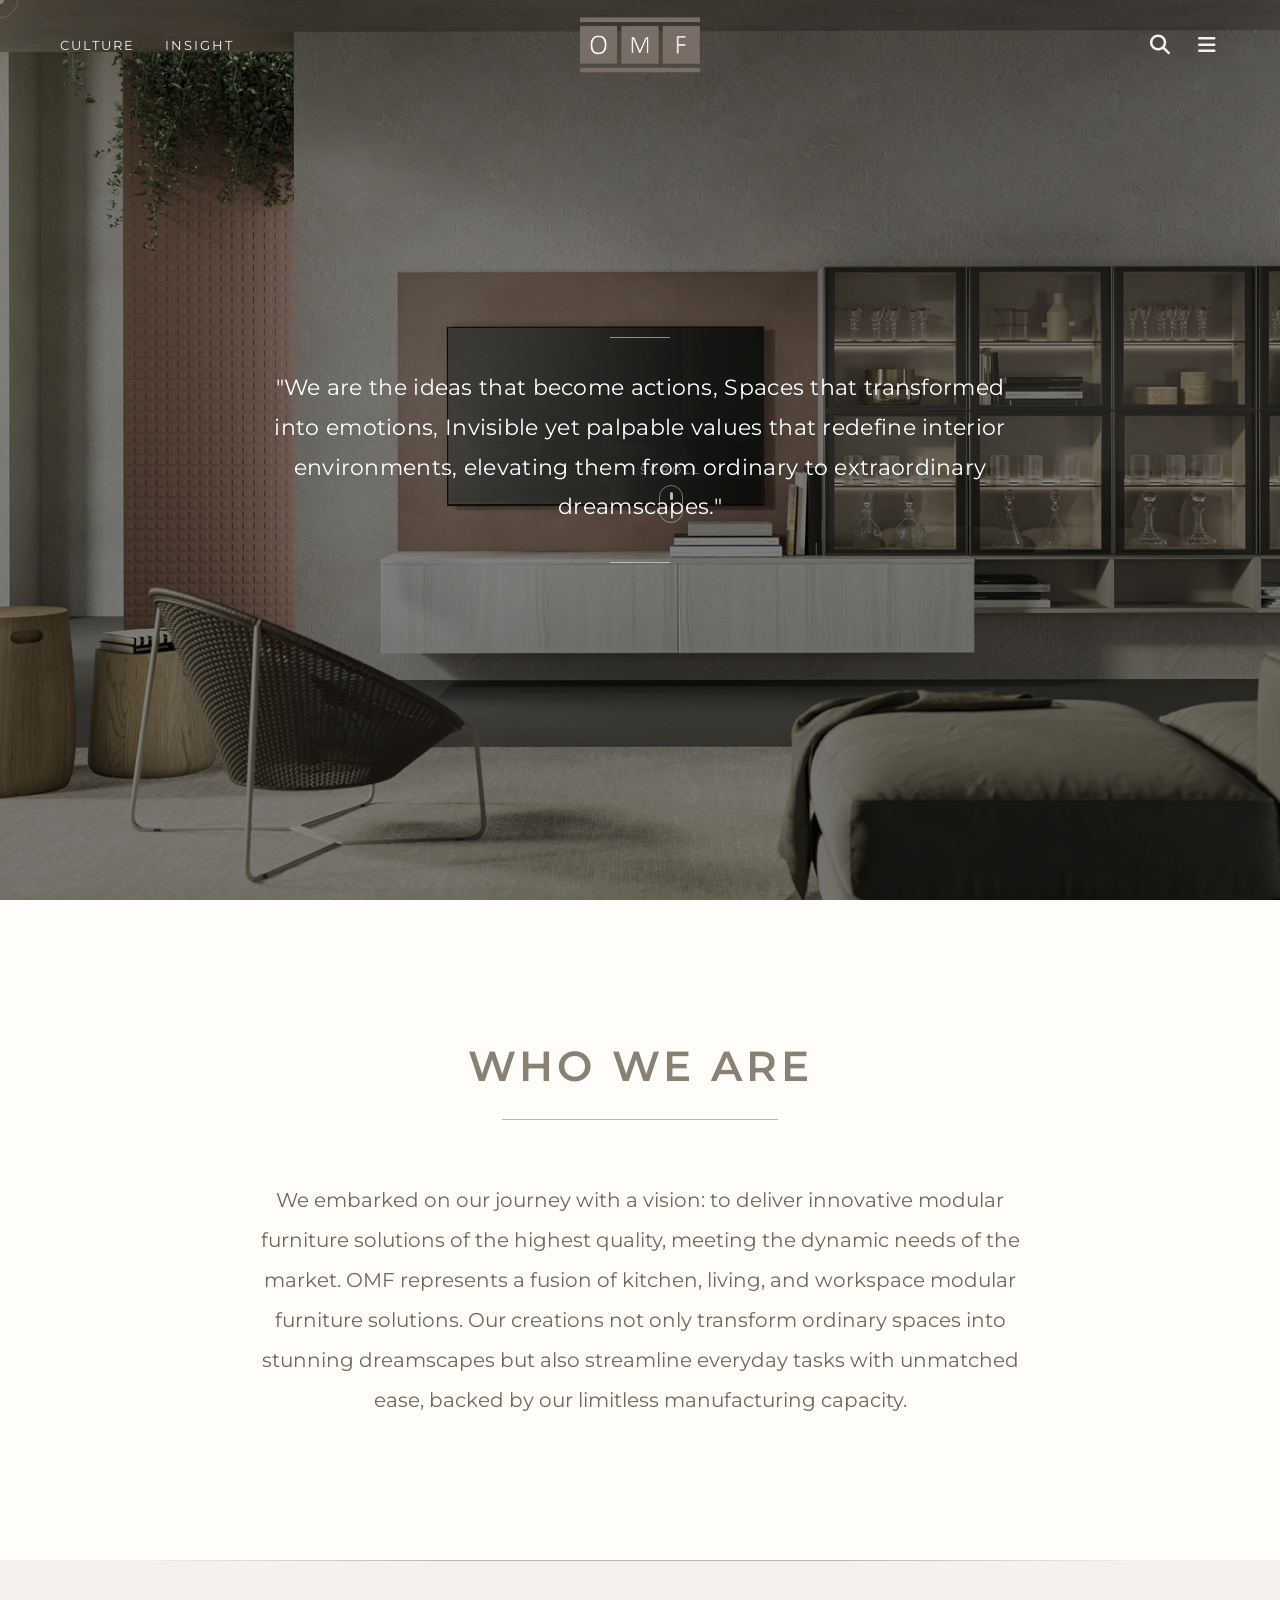
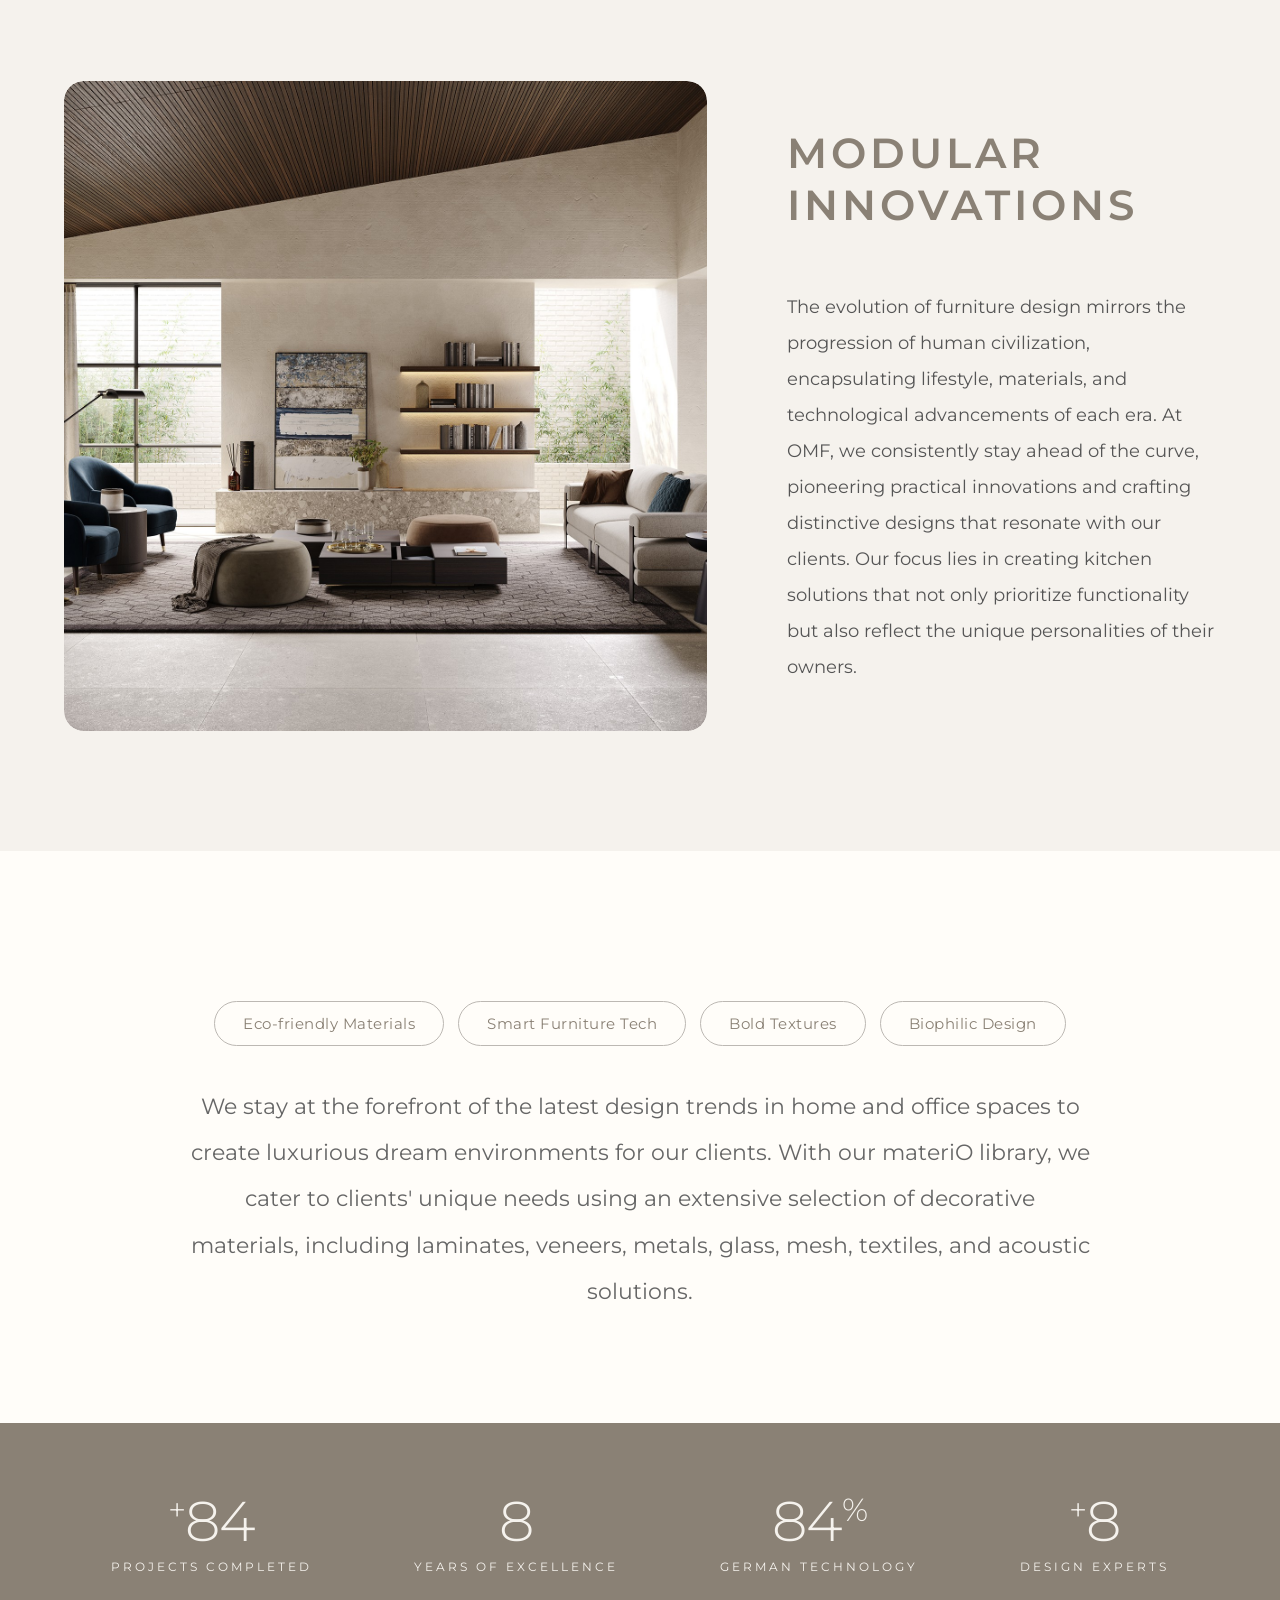
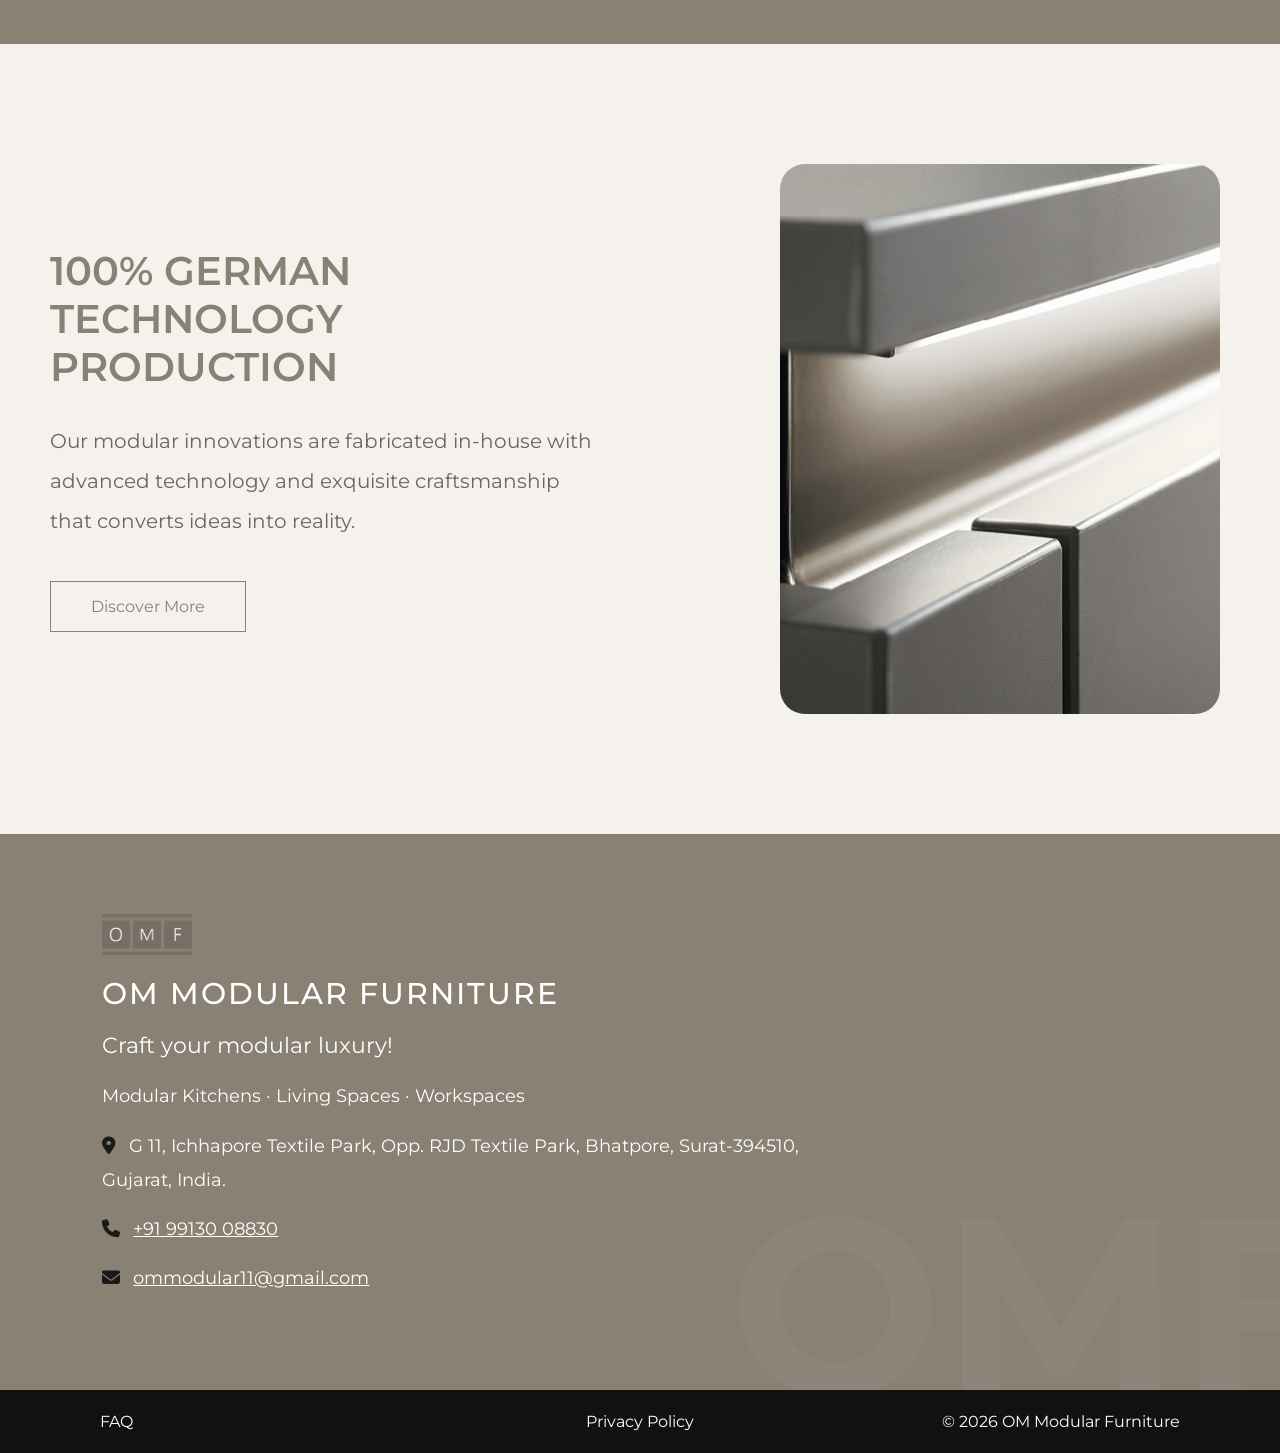
==== commit f8014126: "Update index.html" ====
--- a/index.html
+++ b/index.html
@@ -1504,7 +1504,8 @@
     <section class="hero">
         <div class="hero-bg-layer" id="heroBg"></div>
         <div class="hero-content">
-            <h1 class="visually-hidden">OM Modular Furniture Surat &ndash; Modular Kitchen, Wardrobe & Interior Design</h1>
+            <h1 class="visually-hidden">OM Modular Furniture Surat &ndash; Modular Kitchen, Wardrobe & Interior Design
+            </h1>
             <div class="hero-line"></div>
             <p>
                 "We are the ideas that become actions, Spaces that transformed into emotions,
@@ -1543,11 +1544,16 @@
     <section class="innovation-section">
         <div class="swiper innovationSwiper reveal-left" aria-label="Modular furniture design gallery">
             <div class="swiper-wrapper">
-                <div class="swiper-slide"><img src="image/innovation1.jpg" alt="Modern modular furniture design in Surat" loading="lazy"></div>
-                <div class="swiper-slide"><img src="image/innovation2.jpg" alt="Premium modular kitchen interior design" loading="lazy"></div>
-                <div class="swiper-slide"><img src="image/innovation3.jpg" alt="Luxury living room furniture design in Surat" loading="lazy"></div>
-                <div class="swiper-slide"><img src="image/innovation4.jpg" alt="Customized modular furniture solutions" loading="lazy"></div>
-                <div class="swiper-slide"><img src="image/innovation5.jpg" alt="Modern workspace interior furniture" loading="lazy"></div>
+                <div class="swiper-slide"><img src="image/innovation1.jpg"
+                        alt="Modern modular furniture design in Surat" loading="lazy"></div>
+                <div class="swiper-slide"><img src="image/innovation2.jpg" alt="Premium modular kitchen interior design"
+                        loading="lazy"></div>
+                <div class="swiper-slide"><img src="image/innovation3.jpg"
+                        alt="Luxury living room furniture design in Surat" loading="lazy"></div>
+                <div class="swiper-slide"><img src="image/innovation4.jpg" alt="Customized modular furniture solutions"
+                        loading="lazy"></div>
+                <div class="swiper-slide"><img src="image/innovation5.jpg" alt="Modern workspace interior furniture"
+                        loading="lazy"></div>
             </div>
             <div class="swiper-button-next"></div>
             <div class="swiper-button-prev"></div>
@@ -1614,7 +1620,8 @@
             <a href="modular-kitchen.html" class="discover-btn">Discover More</a>
         </div>
         <div class="german-right reveal-right">
-            <img src="image/german-tech.jpg" alt="German technology modular furniture manufacturing in Surat" loading="lazy">
+            <img src="image/german-tech.jpg" alt="German technology modular furniture manufacturing in Surat"
+                loading="lazy">
         </div>
     </section>
 
@@ -1955,23 +1962,91 @@
 
                 let value = searchInput.value.toLowerCase().trim();
 
-                if (value.includes("kitchen")) {
+                // Kitchen
+                if (
+                    value.includes("kitchen") ||
+                    value.includes("linear") ||
+                    value.includes("parallel") ||
+                    value.includes("l-shape") ||
+                    value.includes("l shape") ||
+                    value.includes("u-shape") ||
+                    value.includes("u shape") ||
+                    value.includes("island") ||
+                    value.includes("peninsula")
+                ) {
                     window.location.href = "modular-kitchen.html";
                 }
+
+                // Living Space
                 else if (
                     value.includes("living") ||
-                    value.includes("space") ||
-                    value.includes("living space")
+                    value.includes("living room") ||
+                    value.includes("tv unit") ||
+                    value.includes("display unit") ||
+                    value.includes("storage cabinet") ||
+                    value.includes("coffee table") ||
+                    value.includes("entertainment unit")
                 ) {
                     window.location.href = "living-space.html";
                 }
+
+                // Bedroom
                 else if (
-                    value.includes("work") ||
+                    value.includes("bedroom") ||
+                    value.includes("bed") ||
+                    value.includes("modular bed") ||
+                    value.includes("side storage") ||
+                    value.includes("wall mirror") ||
+                    value.includes("study") ||
+                    value.includes("study unit") ||
+                    value.includes("work unit")
+                ) {
+                    window.location.href = "living-space.html";
+                }
+
+                // Bathroom
+                else if (
+                    value.includes("bathroom") ||
+                    value.includes("vanity") ||
+                    value.includes("sink") ||
+                    value.includes("dressing") ||
+                    value.includes("dressing unit") ||
+                    value.includes("bath storage")
+                ) {
+                    window.location.href = "living-space.html";
+                }
+
+                // Wardrobe
+                else if (
+                    value.includes("wardrobe") ||
+                    value.includes("hinged") ||
+                    value.includes("sliding") ||
+                    value.includes("walk-in") ||
+                    value.includes("walk in")
+                ) {
+                    window.location.href = "living-space.html";
+                }
+
+                // Workspace
+                else if (
                     value.includes("workspace") ||
-                    value.includes("office")
+                    value.includes("office") ||
+                    value.includes("workstation") ||
+                    value.includes("locker") ||
+                    value.includes("storage") ||
+                    value.includes("table") ||
+                    value.includes("meeting") ||
+                    value.includes("booth") ||
+                    value.includes("lounge") ||
+                    value.includes("bookshelf") ||
+                    value.includes("reception") ||
+                    value.includes("conference") ||
+                    value.includes("executive")
                 ) {
                     window.location.href = "workspace.html";
                 }
+
+                // Contact
                 else if (
                     value.includes("contact") ||
                     value.includes("phone") ||
@@ -1979,9 +2054,13 @@
                 ) {
                     window.location.href = "contact.html";
                 }
+
+                // Culture
                 else if (value.includes("culture")) {
                     window.location.href = "culture.html";
                 }
+
+                // Insight
                 else if (
                     value.includes("insight") ||
                     value.includes("design") ||
@@ -1989,6 +2068,7 @@
                 ) {
                     window.location.href = "insight.html";
                 }
+
                 else {
                     alert("Page not found");
                 }
@@ -1998,2172 +2078,4 @@
 
 </body>
 
-</html><!DOCTYPE html>
-<html lang="en">
-
-<head>
-    <meta charset="UTF-8">
-
-    <meta name="viewport" content="width=device-width, initial-scale=1.0">
-
-    <title>OM Modular Furniture Surat | Modular Kitchen, Wardrobe & Interior Design</title>
-
-    <link rel="stylesheet" href="https://cdnjs.cloudflare.com/ajax/libs/font-awesome/6.7.2/css/all.min.css">
-
-    <meta name="description"
-        content="OM Modular Furniture Surat offers premium modular kitchens, wardrobes, TV units, living spaces and customized interior furniture solutions with modern design.">
-
-    <link rel="stylesheet" href="https://cdnjs.cloudflare.com/ajax/libs/font-awesome/6.5.1/css/all.min.css">
-
-    <link
-        href="https://fonts.googleapis.com/css2?family=Montserrat:wght@300;400;500;600&family=Poppins:wght@300;400;500;600&display=swap"
-        rel="stylesheet">
-
-    <link rel="stylesheet" href="https://cdn.jsdelivr.net/npm/swiper@11/swiper-bundle.min.css">
-
-    <style>
-        /* ============================
-           RESET & BASE
-        ============================ */
-        *,
-        *::before,
-        *::after {
-            margin: 0;
-            padding: 0;
-            box-sizing: border-box;
-        }
-
-        html,
-        body {
-            width: 100%;
-            overflow-x: hidden;
-        }
-
-
-        body {
-            color: #8A8175;
-            background-color: #f5f2ed;
-            font-family: 'Montserrat', sans-serif;
-        }
-
-        img {
-            max-width: 100%;
-            height: auto;
-            display: block;
-        }
-
-        /* ============================
-           CSS CUSTOM PROPERTIES
-        ============================ */
-        :root {
-            --cream: #f5f2ed;
-            --warm: #fffdf9;
-            --taupe: #8A8175;
-            --taupe-light: #bcb8b3;
-            --dark: #111;
-            --white: #fff;
-            --ease-out: cubic-bezier(0.22, 1, 0.36, 1);
-            --ease-in-out: cubic-bezier(0.65, 0, 0.35, 1);
-        }
-
-        /* ============================
-           LOADER
-        ============================ */
-        #loader {
-            position: fixed;
-            inset: 0;
-            background: #111;
-            display: flex;
-            justify-content: center;
-            align-items: center;
-            z-index: 999999;
-            transition: opacity .8s ease, visibility .8s ease;
-        }
-
-        #loader.hide {
-            opacity: 0;
-            visibility: hidden;
-        }
-
-        .loader-content {
-            text-align: center;
-        }
-
-        .loader-content h1 {
-            color: #f5f2ed;
-            font-size: 42px;
-            font-weight: 300;
-            letter-spacing: 8px;
-            margin-bottom: 25px;
-            animation: loaderFadeUp .8s var(--ease-out) forwards;
-            opacity: 0;
-        }
-
-        .loader-line {
-            width: 0;
-            height: 1px;
-            background: linear-gradient(90deg, transparent, #8A8175, transparent);
-            margin: auto;
-            animation: loading 2s .3s ease forwards;
-        }
-
-        .loader-content p {
-            color: #8A8175;
-            letter-spacing: 4px;
-            margin-top: 20px;
-            font-size: 14px;
-            animation: loaderFadeUp .8s .2s var(--ease-out) forwards;
-            opacity: 0;
-        }
-
-        @keyframes loading {
-            to {
-                width: 280px;
-            }
-        }
-
-        @keyframes loaderFadeUp {
-            from {
-                opacity: 0;
-                transform: translateY(20px);
-            }
-
-            to {
-                opacity: 1;
-                transform: translateY(0);
-            }
-        }
-
-
-        /* ============================
-           SCROLL PROGRESS BAR
-        ============================ */
-        #progress-bar {
-            position: fixed;
-            top: 0;
-            left: 0;
-            height: 2px;
-            background: linear-gradient(90deg, #8A8175, #bcb8b3);
-            z-index: 99997;
-            width: 0%;
-            transition: width .1s linear;
-        }
-
-        /* ============================
-   HEADER
-============================ */
-        header {
-            position: fixed;
-            top: 0;
-            left: 0;
-            right: 0;
-            height: 90px;
-            display: flex;
-            align-items: center;
-            justify-content: space-between;
-            padding: 0 60px;
-            z-index: 1000;
-            transition: background .4s ease, height .4s ease, transform .5s var(--ease-out);
-            animation: headerDrop .8s .2s var(--ease-out) both;
-        }
-
-        @keyframes headerDrop {
-            from {
-                transform: translateY(-100%);
-                opacity: 0
-            }
-
-            to {
-                transform: translateY(0);
-                opacity: 1
-            }
-        }
-
-        header.scrolled {
-            background: rgba(17, 17, 17, .92);
-            backdrop-filter: blur(20px);
-            height: 70px;
-        }
-
-        header.hide-header {
-            transform: translateY(-100%);
-        }
-
-        .logo-area {
-            display: flex;
-            align-items: center;
-            gap: 30px;
-        }
-
-        .logo-area a {
-            text-decoration: none;
-            color: #f5f2ed;
-            font-size: 13px;
-            letter-spacing: 2px;
-            text-transform: uppercase;
-            position: relative;
-            transition: color .3s, letter-spacing .3s;
-        }
-
-        .logo-area a::after {
-            content: '';
-            position: absolute;
-            bottom: -4px;
-            left: 0;
-            width: 0;
-            height: 1px;
-            background: #bcb8b3;
-            transition: width .4s var(--ease-out);
-        }
-
-        .logo-area a:hover {
-            color: #bcb8b3;
-            letter-spacing: 3px;
-        }
-
-        .logo-area a:hover::after {
-            width: 100%;
-        }
-
-        .logo {
-            position: absolute;
-            left: 50%;
-            top: 50%;
-            transform: translate(-50%, -50%);
-            transition: transform .4s var(--ease-out), opacity .3s;
-        }
-
-        .logo img {
-            width: 120px;
-        }
-
-        .logo:hover {
-            transform: translate(-50%, -50%) scale(1.06);
-            opacity: .85;
-        }
-
-        .icons {
-            display: flex;
-            align-items: center;
-            gap: 20px;
-        }
-
-        .icons i {
-            font-size: 20px;
-            color: #f5f2ed;
-            cursor: none;
-            transition: color .3s, transform .3s;
-        }
-
-        .icons i:hover {
-            color: #8A8175;
-            transform: scale(1.15);
-        }
-
-        .search-box {
-            position: relative;
-        }
-
-        .search-form {
-            position: absolute;
-            top: 50%;
-            right: 45px;
-            transform: translateY(-50%);
-            width: 0;
-            overflow: hidden;
-            opacity: 0;
-            transition: all .4s var(--ease-out);
-        }
-
-        .search-box.active .search-form {
-            width: 250px;
-            opacity: 1;
-        }
-
-        .search-input {
-            width: 250px;
-            height: 42px;
-            padding: 0 15px;
-            border: 1px solid rgba(138, 129, 117, .4);
-            border-radius: 30px;
-            outline: none;
-            background: rgba(255, 255, 255, .9);
-            font-family: 'Montserrat', sans-serif;
-            transition: border-color .3s;
-        }
-
-        .search-input:focus {
-            border-color: #8A8175;
-        }
-
-        .menu-btn {
-            transition: transform .4s var(--ease-out);
-        }
-
-        .menu-box.active .menu-btn {
-            transform: rotate(90deg);
-            color: #b8aa9b;
-        }
-
-        .menu-dropdown {
-            position: absolute;
-            top: 55px;
-            right: 0;
-            width: 240px;
-            background: rgba(255, 255, 255, .97);
-            backdrop-filter: blur(20px);
-            border-radius: 18px;
-            padding: 15px 25px;
-            box-shadow: 0 30px 60px rgba(0, 0, 0, .12);
-            opacity: 0;
-            visibility: hidden;
-            transform: translateY(20px) scale(.97);
-            transform-origin: top right;
-            transition: opacity .35s, transform .35s var(--ease-out), visibility .35s;
-            z-index: 9999;
-        }
-
-        .menu-dropdown a {
-            display: block;
-            text-decoration: none;
-            color: #555;
-            font-size: 15px;
-            padding: 14px 0;
-            border-bottom: 1px solid rgba(0, 0, 0, .06);
-            transition: color .3s, padding-left .3s;
-        }
-
-        .menu-dropdown a:last-child {
-            border-bottom: none;
-        }
-
-        .menu-dropdown a:hover {
-            color: #8A8175;
-            padding-left: 12px;
-        }
-
-        .menu-box.active .menu-dropdown {
-            opacity: 1;
-            visibility: visible;
-            transform: translateY(0) scale(1);
-        }
-
-        @media (max-width:768px) {
-
-            .search-box {
-                position: relative;
-            }
-
-            .search-form {
-                position: absolute;
-                top: 42px;
-                right: -5px;
-                transform: none;
-                width: 0;
-                opacity: 0;
-                overflow: hidden;
-                transition: .35s;
-            }
-
-            .search-box.active .search-form {
-                width: 130px;
-                opacity: 1;
-            }
-
-            .search-input {
-                width: 130px;
-                height: 30px;
-                font-size: 12px;
-                padding: 0 10px;
-            }
-
-        }
-
-        /* ============================
-           CURSOR
-        ============================ */
-        .cursor-dot {
-            width: 8px;
-            height: 8px;
-            background: #8A8175;
-            border-radius: 50%;
-            position: fixed;
-            pointer-events: none;
-            z-index: 99999;
-            transform: translate(-50%, -50%);
-        }
-
-        .cursor-ring {
-            width: 36px;
-            height: 36px;
-            border: 1px solid rgba(138, 129, 117, .5);
-            border-radius: 50%;
-            position: fixed;
-            pointer-events: none;
-            z-index: 99998;
-            transform: translate(-50%, -50%);
-            transition: width .3s var(--ease-out), height .3s var(--ease-out), opacity .3s;
-        }
-
-        .cursor-ring.expand {
-            width: 60px;
-            height: 60px;
-            opacity: .5;
-        }
-
-        /* ============================
-           HERO
-        ============================ */
-        .hero {
-            margin-top: -140pxs;
-            height: 100vh;
-            background: url("image/hero.jpg") center center/cover no-repeat;
-            position: relative;
-            display: flex;
-            justify-content: center;
-            align-items: center;
-            overflow: hidden;
-        }
-
-        .hero {
-            background-image: url("image/hero.jpg");
-            background-position: center;
-            background-size: cover;
-            background-repeat: no-repeat;
-        }
-
-        /* Parallax overlay */
-        .hero::before {
-            content: '';
-            position: absolute;
-            inset: 0;
-            background: rgba(0, 0, 0, .45);
-            z-index: 1;
-        }
-
-        /* Subtle animated grain overlay */
-        .hero::after {
-            content: '';
-            position: absolute;
-            inset: -50%;
-            background-image: url("data:image/svg+xml,%3Csvg viewBox='0 0 256 256' xmlns='http://www.w3.org/2000/svg'%3E%3Cfilter id='noise'%3E%3CfeTurbulence type='fractalNoise' baseFrequency='0.9' numOctaves='4' stitchTiles='stitch'/%3E%3C/filter%3E%3Crect width='100%25' height='100%25' filter='url(%23noise)' opacity='0.04'/%3E%3C/svg%3E");
-            opacity: .4;
-            z-index: 1;
-            display: none;
-        }
-
-        @keyframes grainShift {
-
-            0%,
-            100% {
-                transform: translate(0, 0);
-            }
-
-            10% {
-                transform: translate(-2%, -2%);
-            }
-
-            20% {
-                transform: translate(2%, -1%);
-            }
-
-            30% {
-                transform: translate(-1%, 2%);
-            }
-
-            40% {
-                transform: translate(2%, 2%);
-            }
-
-            50% {
-                transform: translate(-2%, 1%);
-            }
-
-            60% {
-                transform: translate(1%, -2%);
-            }
-
-            70% {
-                transform: translate(-1%, 1%);
-            }
-
-            80% {
-                transform: translate(2%, -2%);
-            }
-
-            90% {
-                transform: translate(-2%, 2%);
-            }
-        }
-
-        .hero-bg-layer {
-            position: absolute;
-            inset: -10%;
-            z-index: 0;
-            transition: transform .1s linear;
-        }
-
-        .hero-content {
-            position: relative;
-            z-index: 2;
-            max-width: 800px;
-            text-align: center;
-            padding: 0 20px;
-            color: #fff;
-        }
-
-        .hero-content p {
-            font-size: 22px;
-            line-height: 1.8;
-            margin-bottom: 35px;
-            opacity: 0;
-            transform: translateY(40px);
-            animation: fadeUp 1.2s 1.5s var(--ease-out) forwards;
-            letter-spacing: .3px;
-        }
-
-        /* Decorative lines */
-        .hero-line {
-            width: 60px;
-            height: 1px;
-            background: rgba(255, 255, 255, .5);
-            margin: 0 auto 30px;
-            opacity: 0;
-            transform: scaleX(0);
-            animation: lineIn .8s 1.2s var(--ease-out) forwards;
-        }
-
-        .hero-line.bottom {
-            margin: 30px auto 0;
-            animation-delay: 2s;
-        }
-
-        @keyframes lineIn {
-            to {
-                opacity: 1;
-                transform: scaleX(1);
-            }
-        }
-
-        @keyframes fadeUp {
-            to {
-                opacity: 1;
-                transform: translateY(0);
-            }
-        }
-
-        .hero,
-        .hero-bg-layer {
-            background: url("image/hero.jpg") center center/cover no-repeat;
-        }
-
-        @media (max-width:768px) {
-
-            .hero,
-            .hero-bg-layer {
-                background-image: url("image/hero.jpg");
-            }
-
-        }
-
-        /* Scroll indicator */
-        .scroll-indicator {
-            position: absolute;
-            bottom: 40px;
-            left: 50%;
-            transform: translateX(-50%);
-            z-index: 3;
-            display: flex;
-            flex-direction: column;
-            align-items: center;
-            gap: 8px;
-            opacity: 0;
-            animation: fadeUp .8s 2.5s var(--ease-out) forwards;
-        }
-
-        .scroll-indicator span {
-            color: rgba(255, 255, 255, .5);
-            font-size: 11px;
-            letter-spacing: 3px;
-            text-transform: uppercase;
-        }
-
-        .scroll-mouse {
-            width: 24px;
-            height: 38px;
-            border: 1px solid rgba(255, 255, 255, .4);
-            border-radius: 12px;
-            display: flex;
-            justify-content: center;
-            padding-top: 6px;
-        }
-
-        .scroll-wheel {
-            width: 3px;
-            height: 8px;
-            background: rgba(255, 255, 255, .7);
-            border-radius: 2px;
-            animation: scrollWheel 2s ease infinite;
-        }
-
-        @keyframes scrollWheel {
-            0% {
-                transform: translateY(0);
-                opacity: 1;
-            }
-
-            80% {
-                transform: translateY(12px);
-                opacity: 0;
-            }
-
-            100% {
-                transform: translateY(0);
-                opacity: 0;
-            }
-        }
-
-        @media (max-width:768px) {
-
-            .scroll-indicator {
-                position: fixed !important;
-                left: 50% !important;
-                right: auto !important;
-                bottom: 20px !important;
-                transform: translateX(-50%) !important;
-                margin: 0 !important;
-            }
-
-        }
-
-        /* ============================
-           SCROLL REVEAL (JS class)
-        ============================ */
-        .reveal {
-            opacity: 0;
-            transform: translateY(50px);
-            transition: opacity .9s var(--ease-out), transform .9s var(--ease-out);
-        }
-
-        .reveal.active {
-            opacity: 1;
-            transform: translateY(0);
-        }
-
-        .reveal-left {
-            opacity: 0;
-            transform: translateX(-60px);
-            transition: opacity .9s var(--ease-out), transform .9s var(--ease-out);
-        }
-
-        .reveal-left.active {
-            opacity: 1;
-            transform: translateX(0);
-        }
-
-        .reveal-right {
-            opacity: 0;
-            transform: translateX(60px);
-            transition: opacity .9s var(--ease-out), transform .9s var(--ease-out);
-        }
-
-        .reveal-right.active {
-            opacity: 1;
-            transform: translateX(0);
-        }
-
-        /* Stagger delays */
-        .reveal[data-delay="1"] {
-            transition-delay: .1s;
-        }
-
-        .reveal[data-delay="2"] {
-            transition-delay: .2s;
-        }
-
-        .reveal[data-delay="3"] {
-            transition-delay: .3s;
-        }
-
-        /* ============================
-           WHO WE ARE
-        ============================ */
-        .write {
-            background-color: #fffdf9;
-            padding: 140px 80px;
-            display: flex;
-            justify-content: center;
-            overflow: hidden;
-        }
-
-        .write-content {
-            max-width: 950px;
-            width: 100%;
-            text-align: center;
-        }
-
-        .write-content h3 {
-            font-size: 2rem;
-            color: #8A8175;
-            text-transform: uppercase;
-            letter-spacing: 4px;
-            margin-bottom: 20px;
-            position: relative;
-            display: inline-block;
-        }
-
-        .write-content h3::after {
-            content: '';
-            position: absolute;
-            bottom: -10px;
-            left: 50%;
-            transform: translateX(-50%);
-            width: 0;
-            height: 1px;
-            background: #bcb8b3;
-            transition: width 1.2s 1s var(--ease-out);
-        }
-
-        .write-content.active h3::after {
-            width: 80%;
-        }
-
-        .write-content p {
-            font-size: 20px;
-            color: #8A8175;
-            line-height: 2;
-            max-width: 800px;
-            margin: 30px auto 0;
-            text-align: center;
-        }
-
-        /* ===== COMMON SECTION HEADING ===== */
-
-        .section-heading {
-            position: relative;
-            display: inline-block;
-            font-family: 'Montserrat', sans-serif;
-            font-size: 42px;
-            font-weight: 600;
-            text-transform: uppercase;
-            letter-spacing: 4px;
-            color: #8A8175;
-            margin-bottom: 40px;
-            padding-bottom: 18px;
-        }
-
-        .section-heading::after {
-            content: '';
-            position: absolute;
-            left: 50%;
-            bottom: 0;
-            transform: translateX(-50%);
-            width: 90px;
-            height: 2px;
-            background: #bcb8b3;
-            border-radius: 20px;
-        }
-
-        @media(max-width:768px) {
-
-            .section-heading {
-                font-size: 30px;
-                letter-spacing: 2px;
-                margin-bottom: 30px;
-            }
-
-            .section-heading::after {
-                width: 70px;
-            }
-
-        }
-
-        /* ============================
-           INNOVATION SECTION
-        ============================ */
-        .innovation-section {
-            width: 90%;
-            margin: 120px auto;
-            display: flex;
-            align-items: center;
-            gap: 80px;
-        }
-
-        .innovation-text {
-            width: 40%;
-        }
-
-        .innovation-text h2 {
-            font-size: 42px;
-            color: #8A8175;
-            margin-bottom: 25px;
-            line-height: 1.1;
-        }
-
-        .innovation-text p {
-            font-size: 18px;
-            line-height: 1.9;
-            color: #555;
-            max-width: 650px;
-            text-align: left;
-            line-height: 2;
-        }
-
-        .innovationSwiper {
-            width: 60%;
-            height: 650px;
-            border-radius: 20px;
-            overflow: hidden;
-        }
-
-        .innovationSwiper img {
-            width: 100%;
-            height: 100%;
-            object-fit: cover;
-            border-radius: 20px;
-        }
-
-        /* Swiper override */
-        .swiper-button-next,
-        .swiper-button-prev {
-            display: none !important;
-        }
-
-        /* ============================
-           NEW SECTION
-        ============================ */
-        .new {
-            width: 100%;
-            background: #fffdf9;
-            padding: 100px 20px;
-        }
-
-        .content {
-            max-width: 1100px;
-            margin: 0 auto;
-            display: flex;
-            flex-direction: column;
-            align-items: center;
-            text-align: center;
-        }
-
-        .content .mm {
-            font-family: 'Montserrat', sans-serif;
-            font-size: 22px;
-            line-height: 2.2;
-            color: #8A8175;
-            font-weight: 500;
-            max-width: 700px;
-            margin: 40px auto;
-            text-align: center;
-        }
-
-        .content .text {
-            font-size: 22px;
-            line-height: 2.1;
-            color: #666;
-            max-width: 900px;
-            margin: 8px auto;
-            text-align: center;
-        }
-
-        /* Animated feature pills */
-        .feature-pills {
-            display: flex;
-            flex-wrap: wrap;
-            gap: 14px;
-            justify-content: center;
-            margin: 50px auto 30px;
-        }
-
-        .pill {
-            padding: 12px 28px;
-            border: 1px solid #bcb8b3;
-            border-radius: 50px;
-            color: #8A8175;
-            font-size: 15px;
-            letter-spacing: .5px;
-            opacity: 0;
-            transform: translateY(20px) scale(.95);
-            transition: opacity .5s var(--ease-out), transform .5s var(--ease-out),
-                background .3s ease, color .3s ease;
-            cursor: default;
-        }
-
-        .pill:hover {
-            background: #8A8175;
-            color: #fff;
-            border-color: #8A8175;
-        }
-
-        .pill.active {
-            opacity: 1;
-            transform: translateY(0) scale(1);
-        }
-
-        .pill:nth-child(1) {
-            transition-delay: .1s;
-        }
-
-        .pill:nth-child(2) {
-            transition-delay: .2s;
-        }
-
-        .pill:nth-child(3) {
-            transition-delay: .3s;
-        }
-
-        .pill:nth-child(4) {
-            transition-delay: .4s;
-        }
-
-        /* ============================
-           GERMAN TECH
-        ============================ */
-        .german-tech {
-            width: 100%;
-            max-width: 1400px;
-            margin: 120px auto;
-            padding: 0 50px;
-            display: flex;
-            justify-content: space-between;
-            align-items: center;
-            gap: 80px;
-        }
-
-        .german-left {
-            flex: 1;
-        }
-
-        .german-left h2 {
-            font-size: 40px;
-            font-weight: 600;
-            line-height: 1.2;
-            color: #8A8175;
-            margin-bottom: 30px;
-            margin-top: 5px;
-        }
-
-        .german-left p {
-            font-size: 20px;
-            line-height: 2;
-            color: #666;
-            max-width: 600px;
-            margin-bottom: 40px;
-        }
-
-        .discover-btn {
-            display: inline-block;
-            padding: 15px 40px;
-            border: 1px solid #8A8175;
-            text-decoration: none;
-            color: #8A8175;
-            position: relative;
-            overflow: hidden;
-            transition: color .4s ease, letter-spacing .3s ease;
-        }
-
-        .discover-btn::before {
-            content: '';
-            position: absolute;
-            inset: 0;
-            background: #8A8175;
-            transform: scaleX(0);
-            transform-origin: right;
-            transition: transform .4s var(--ease-in-out);
-            z-index: -1;
-        }
-
-        .discover-btn:hover::before {
-            transform: scaleX(1);
-            transform-origin: left;
-        }
-
-        .discover-btn:hover {
-            color: #fff;
-            letter-spacing: 1px;
-        }
-
-        .german-right {
-            flex: 1;
-            overflow: hidden;
-            border-radius: 25px;
-        }
-
-        .german-right img {
-            width: 80%;
-            height: 550px;
-            object-fit: cover;
-            border-radius: 25px;
-            margin-left: 100px;
-            transition: transform .8s var(--ease-out);
-        }
-
-        .german-right:hover img {
-            transform: scale(1.04);
-        }
-
-        /* ============================
-           STATS COUNTER STRIP
-        ============================ */
-        .stats-strip {
-            background: #8A8175;
-            padding: 70px 80px;
-            display: flex;
-            justify-content: space-around;
-            align-items: center;
-            flex-wrap: wrap;
-            gap: 40px;
-        }
-
-        .stat-item {
-            text-align: center;
-        }
-
-        .stat-num {
-            font-size: 56px;
-            font-weight: 300;
-            color: #f5f2ed;
-            letter-spacing: -1px;
-            line-height: 1;
-        }
-
-        .stat-num span {
-            font-size: 32px;
-            vertical-align: super;
-        }
-
-        .stat-label {
-            font-size: 12px;
-            color: #f5f2ed;
-            letter-spacing: 3px;
-            text-transform: uppercase;
-            margin-top: 10px;
-        }
-
-        /* =====================================
-   CONTACT
-===================================== */
-
-        .contact {
-            background: #8A8175;
-            color: #fff;
-            padding: 80px 8%;
-            position: relative;
-            overflow: hidden;
-            margin: 0;
-        }
-
-        .contact::before {
-            content: "OMF";
-            position: absolute;
-            right: -60px;
-            bottom: -40px;
-            font-size: 250px;
-            font-weight: 700;
-            color: rgba(255, 255, 255, .04);
-            pointer-events: none;
-            user-select: none;
-            line-height: 1;
-        }
-
-        .logo1 {
-            display: flex;
-            justify-content: flex-start;
-            margin-bottom: 20px;
-        }
-
-        .logo1 img {
-            width: 90px;
-            margin-left: 0;
-        }
-
-        .contact h1 {
-            font-size: 30px;
-            font-weight: 500;
-            letter-spacing: 2px;
-            text-transform: uppercase;
-            color: #fff;
-            margin-bottom: 20px;
-        }
-
-        .contact h2 {
-            font-size: 22px;
-            font-weight: 400;
-            margin-bottom: 20px;
-        }
-
-        .contact p {
-            font-size: 18px;
-            line-height: 1.9;
-            margin-bottom: 15px;
-            max-width: 700px;
-        }
-
-        /* =====================================
-   FOOTER
-===================================== */
-
-        footer {
-            background: #111;
-            color: #fff;
-            display: flex;
-            justify-content: space-between;
-            align-items: center;
-            padding: 22px 60px;
-            margin: 0;
-        }
-
-        .footer-left,
-        .footer-center,
-        .footer-right {
-            flex: 1;
-            font-size: 16px;
-        }
-
-        .footer-left {
-            margin-left: 40px;
-            text-align: left;
-        }
-
-        .footer-center {
-            text-align: center;
-        }
-
-        .footer-right {
-            margin-right: 40px;
-            text-align: right;
-        }
-
-        footer a {
-            color: #fff;
-            text-decoration: none;
-            transition: .3s;
-        }
-
-        footer a:hover {
-            color: #c7c0b8;
-        }
-
-        /* Remove Gap */
-
-        .contact+footer {
-            margin-top: 0;
-        }
-
-        body {
-            margin: 0;
-        }
-
-        .contact i {
-            color: #000;
-            margin-right: 8px;
-        }
-
-        /* =====================================
-   TABLET
-===================================== */
-
-        @media(max-width:991px) {
-
-            .contact {
-                padding: 70px 40px;
-                text-align: center;
-            }
-
-            .logo1 {
-                justify-content: center;
-            }
-
-            .logo1 img {
-                margin: 0;
-                width: 90px;
-            }
-
-            .contact h1,
-            .contact h2,
-            .contact p {
-                text-align: center;
-                margin-left: auto;
-                margin-right: auto;
-            }
-
-            footer {
-                padding: 20px 30px;
-            }
-
-        }
-
-        /* =====================================
-   MOBILE
-===================================== */
-
-        @media(max-width:768px) {
-
-            .contact {
-                padding: 60px 20px;
-            }
-
-            .logo1 img {
-                width: 85px;
-            }
-
-            .contact h1 {
-                font-size: 22px;
-            }
-
-            .contact h2 {
-                font-size: 18px;
-            }
-
-            .contact p {
-                font-size: 15px;
-                line-height: 1.8;
-            }
-
-            .contact::before {
-                font-size: 140px;
-                right: -25px;
-                bottom: -20px;
-            }
-
-            footer {
-                flex-direction: column;
-                gap: 12px;
-                text-align: center;
-                padding: 25px 15px;
-            }
-
-            .footer-left,
-            .footer-center,
-            .footer-right {
-                width: 100%;
-                text-align: center;
-            }
-
-        }
-
-        /* ============================
-           HEADING SPLIT ANIMATION
-        ============================ */
-        .split-word {
-            display: inline-block;
-            overflow: hidden;
-            vertical-align: top;
-        }
-
-        .split-word .inner {
-            display: inline-block;
-            transform: translateY(110%);
-            transition: transform .8s var(--ease-out);
-        }
-
-        .split-word.active .inner {
-            transform: translateY(0);
-        }
-
-        /* ============================
-           HORIZONTAL LINE DIVIDERS
-        ============================ */
-        .divider-line {
-            height: 1px;
-            background: linear-gradient(90deg, transparent, #bcb8b3 30%, #bcb8b3 70%, transparent);
-            width: 0;
-            margin: 0 auto;
-            transition: width 1.4s var(--ease-out);
-        }
-
-        .divider-line.active {
-            width: 80%;
-        }
-
-        /* ============================
-           MEDIA QUERIES
-        ============================ */
-        @media(max-width: 991px) {
-            .innovation-section {
-                flex-direction: column;
-                gap: 40px;
-            }
-
-            .innovation-text {
-                width: 100%;
-                text-align: center;
-            }
-
-            .innovation-text p {
-                text-align: center;
-            }
-
-            .innovationSwiper {
-                width: 100%;
-                height: 400px;
-            }
-
-            .german-tech {
-                flex-direction: column;
-                text-align: center;
-                padding: 0 30px;
-            }
-
-            .german-right img {
-                margin: 0 auto;
-                width: 100%;
-                height: 400px;
-            }
-
-            .stats-strip {
-                padding: 50px 30px;
-            }
-        }
-
-        @media(max-width: 768px) {
-            header {
-                height: 75px;
-                padding: 0 15px;
-            }
-
-            .logo {
-                position: static;
-                transform: none;
-            }
-
-            .logo img {
-                width: 75px;
-            }
-
-            .logo-area {
-                gap: 12px;
-            }
-
-            .logo-area a {
-                font-size: 13px;
-            }
-
-            .icons i {
-                font-size: 22px;
-            }
-
-            .menu-dropdown {
-                right: 0;
-                top: 35px;
-                width: 200px;
-            }
-
-            .write {
-                padding: 60px 20px;
-            }
-
-            .innovation-text h2 {
-                font-size: 35px;
-            }
-
-            .innovationSwiper {
-                height: 300px;
-            }
-
-            .contact {
-                padding: 50px 20px;
-                text-align: center;
-            }
-
-            .contact h1,
-            .contact h2,
-            .contact p {
-                text-align: center;
-            }
-
-            footer {
-                flex-direction: column;
-                gap: 12px;
-                padding: 25px 15px;
-            }
-
-            .footer-left,
-            .footer-center,
-            .footer-right {
-                width: 100%;
-                margin: 0;
-                text-align: center;
-            }
-
-            .stat-num {
-                font-size: 40px;
-            }
-        }
-
-        @media(max-width: 600px) {
-            h1 {
-                font-size: 32px !important;
-            }
-
-            h2 {
-                font-size: 28px !important;
-            }
-
-            p {
-                font-size: 16px !important;
-                line-height: 1.6;
-            }
-        }
-
-        /* Reduced motion */
-        @media (prefers-reduced-motion: reduce) {
-
-            *,
-            *::before,
-            *::after {
-                animation-duration: .01ms !important;
-                transition-duration: .01ms !important;
-            }
-        }
-
-        .hero-content,
-        header {
-            opacity: 0;
-        }
-
-        .page-loaded .hero-content,
-        .page-loaded header {
-            opacity: 1;
-        }
-
-        html {
-            scroll-behavior: smooth;
-        }
-
-        /* ============================
-   MOBILE HEADER
-============================ */
-
-        @media (max-width:768px) {
-
-            header {
-                height: 75px;
-                padding: 0 15px;
-                background: rgba(17, 17, 17, .75);
-                backdrop-filter: blur(15px);
-            }
-
-
-            .logo-area {
-                display: flex;
-                gap: 12px;
-                flex-shrink: 0;
-            }
-
-
-            .logo-area a {
-                font-size: 10px;
-                letter-spacing: 1px;
-            }
-
-
-            .logo {
-                position: absolute;
-                left: 50%;
-                transform: translate(-50%, -50%);
-            }
-
-
-            .logo img {
-                width: 90px;
-            }
-
-
-            .icons {
-                gap: 12px;
-                flex-shrink: 0;
-            }
-
-
-            .icons i {
-                font-size: 17px;
-            }
-
-
-            .search-form {
-                right: 0;
-                top: 55px;
-            }
-
-
-            .search-box.active .search-form {
-                width: 190px;
-            }
-
-
-            .search-input {
-                width: 190px;
-                height: 38px;
-            }
-
-
-            .menu-dropdown {
-                position: fixed;
-                top: 75px;
-                right: 12px;
-                width: 210px;
-            }
-
-        }
-
-
-
-        /* SMALL MOBILE */
-        @media(max-width:420px) {
-
-            header {
-                padding: 0 10px;
-            }
-
-
-            .logo-area {
-                gap: 8px;
-            }
-
-
-            .logo-area a {
-                font-size: 9px;
-            }
-
-
-            .logo img {
-                width: 75px;
-            }
-
-
-            .icons {
-                gap: 8px;
-            }
-
-
-            .icons i {
-                font-size: 16px;
-            }
-
-        }
-
-        ::selection {
-            background: #8A8175;
-            color: white;
-        }
-
-        /* Chrome, Edge, Safari, Opera, Android browsers */
-::selection {
-    background: #8A8175;
-    color: #fff;
-}
-
-/* Firefox (Desktop & Android) */
-::-moz-selection {
-    background: #8A8175;
-    color: #fff;
-}
-    </style>
-</head>
-
-<body>
-
-    <!-- CURSOR -->
-    <div class="cursor-dot" id="cursorDot"></div>
-    <div class="cursor-ring" id="cursorRing"></div>
-
-    <!-- SCROLL PROGRESS -->
-    <div id="progress-bar"></div>
-
-    <!-- LOADER -->
-    <div id="loader">
-        <div class="loader-content">
-            <h1>OM MODULAR FURNITURE</h1>
-            <div class="loader-line"></div>
-            <p>Craft your modular luxury!</p>
-        </div>
-    </div>
-
-    <header id="mainHeader">
-        <div class="logo-area">
-            <a href="culture.html">Culture</a>
-            <a href="insight.html">Insight</a>
-        </div>
-
-        <div class="logo">
-            <img src="image/logo.png" alt="OM Modular Furniture - Modular Kitchen & Interior Solutions">
-        </div>
-
-        <div class="icons">
-            <div class="search-box">
-                <i class="fas fa-search search-btn"></i>
-                <form class="search-form">
-                    <input type="text" class="search-input" placeholder="Search...">
-                </form>
-            </div>
-
-            <div class="menu-box">
-                <i class="fas fa-bars menu-btn"></i>
-                <div class="menu-dropdown">
-                    <a href="modular-kitchen.html">Modular Kitchen</a>
-                    <a href="living-space.html">Living Space</a>
-                    <a href="workspace.html">Workspace</a>
-                    <a href="contact.html">Contact</a>
-                </div>
-            </div>
-        </div>
-    </header>
-
-    <!-- HERO -->
-    <section class="hero">
-        <div class="hero-bg-layer" id="heroBg"></div>
-        <div class="hero-content">
-            <div class="hero-line"></div>
-            <p>
-                "We are the ideas that become actions, Spaces that transformed into emotions,
-                Invisible yet palpable values that redefine interior environments, elevating them from ordinary to
-                extraordinary dreamscapes."
-            </p>
-
-            <div class="hero-line bottom"></div>
-            <div class="scroll-indicator">
-                <span>Scroll</span>
-                <div class="scroll-mouse">
-                    <div class="scroll-wheel"></div>
-                </div>
-            </div>
-    </section>
-
-    <!-- WHO WE ARE -->
-    <section class="write">
-        <div class="write-content reveal">
-            <h2 class="section-heading">Who We Are</h2>
-            <p>
-                We embarked on our journey with a vision: to deliver innovative modular furniture solutions of the
-                highest quality, meeting the dynamic needs of the market. OMF represents a fusion of kitchen,
-                living,
-                and workspace modular furniture solutions. Our creations not only transform ordinary spaces into
-                stunning
-                dreamscapes but also streamline everyday tasks with unmatched ease, backed by our limitless
-                manufacturing capacity.
-            </p>
-        </div>
-    </section>
-
-    <!-- DIVIDER -->
-    <div class="divider-line" style="margin: 0 auto;"></div>
-
-    <!-- INNOVATION -->
-    <section class="innovation-section">
-        <div class="swiper innovationSwiper reveal-left">
-            <div class="swiper-wrapper">
-                <div class="swiper-slide"><img src="image/innovation1.jpg" alt="Modern Modular Furniture Design Surat">
-                </div>
-                <div class="swiper-slide"><img src="image/innovation2.jpg"
-                        alt="Premium Modular Kitchen Interior Design"></div>
-                <div class="swiper-slide"><img src="image/innovation3.jpg"
-                        alt="Luxury Living Room Furniture Design Surat"></div>
-                <div class="swiper-slide"><img src="image/innovation4.jpg" alt="Customized Modular Furniture Solutions">
-                </div>
-                <div class="swiper-slide"><img src="image/innovation5.jpg" alt="Modern Workspace Interior Furniture">
-                </div>
-            </div>
-            <div class="swiper-button-next"></div>
-            <div class="swiper-button-prev"></div>
-        </div>
-
-        <div class="innovation-text reveal-right">
-            <h2 class="section-heading">Modular Innovations</h2>
-            <p>
-                The evolution of furniture design mirrors the progression of human civilization, encapsulating
-                lifestyle, materials, and technological advancements of each era. At OMF, we consistently stay
-                ahead of the curve, pioneering particle innovations and crafting distinctive designs that resonate
-                with our clients. Our focus lies in creating kitchen solutions that not only prioritize functionality
-                but also reflect the unique personalities of their owners.
-            </p>
-        </div>
-    </section>
-
-    <!-- NEW FEATURES SECTION -->
-    <section class="new">
-        <div class="content">
-            <div class="feature-pills">
-                <div class="pill">Eco-friendly Materials</div>
-                <div class="pill">Smart Furniture Tech</div>
-                <div class="pill">Bold Textures</div>
-                <div class="pill">Biophilic Design</div>
-            </div>
-            <p class="text reveal">
-                We stay at the forefront of the latest design trends in home and office spaces to create luxurious dream
-                environments for our clients. With our materiO library, we cater to client's unique needs using an
-                extensive selection of decorative materials, including laminates, veneers, metals, glass, mesh,
-                textiles, and acoustic solutions.
-            </p>
-        </div>
-    </section>
-
-    <!-- STATS STRIP -->
-    <section class="stats-strip">
-        <div class="stat-item reveal" data-delay="1">
-            <div class="stat-num" data-target="100"><span>+</span>0</div>
-            <div class="stat-label">Projects Completed</div>
-        </div>
-        <div class="stat-item reveal" data-delay="2">
-            <div class="stat-num" data-target="10">0</div>
-            <div class="stat-label">Years of Excellence</div>
-        </div>
-        <div class="stat-item reveal" data-delay="3">
-            <div class="stat-num" data-target="100">0<span>%</span></div>
-            <div class="stat-label">German Technology</div>
-        </div>
-        <div class="stat-item reveal" data-delay="1">
-            <div class="stat-num" data-target="10"><span>+</span>0</div>
-            <div class="stat-label">Design Experts</div>
-        </div>
-    </section>
-
-    <!-- GERMAN TECH -->
-    <section class="german-tech">
-        <div class="german-left reveal-left">
-            <h2>100% GERMAN TECHNOLOGY PRODUCTION</h2>
-            <p>
-                Our modular innovations are fabricated in-house with advanced
-                technology and exquisite craftsmanship that converts ideas into reality.
-            </p>
-            <a href="#" class="discover-btn">Discover More</a>
-        </div>
-        <div class="german-right reveal-right">
-            <img src="image/german-tech.jpg" alt="German Technology Modular Furniture Manufacturing Surat">
-        </div>
-    </section>
-
-    <!-- CONTACT -->
-    <section class="contact">
-
-        <div class="logo1">
-            <img src="image/logo.png" alt="OM Modular Furniture - Modular Kitchen & Interior Solutions">
-        </div>
-
-        <h1 class="reveal">Om Modular Furniture</h1>
-        <h2 class="reveal">Craft your modular luxury!</h2>
-        <p class="reveal">Modular Kitchens · Living Spaces · Workspaces</p>
-        <p class="reveal">
-            <i class="fa-solid fa-location-dot"></i>
-            G 11, Ichhapore Textile Park, Opp. RJD Textile Park,
-            Bhatpore, Surat-394510, Gujarat, India.
-        </p>
-
-        <p class="reveal">
-            <i class="fa-solid fa-phone"></i>
-            +91 99130 08830
-        </p>
-
-        <p class="reveal">📧 ommodular11@gmail.com</p>
-    </section>
-
-    <!-- FOOTER -->
-    <footer>
-        <div class="footer-left"><a href="FAQ.html">FAQ</a></div>
-        <div class="footer-center"><a href="privacy-policy.html">Privacy Policy</a></div>
-        <div class="footer-right">© 2026 OM Modular Furniture</div>
-    </footer>
-
-    <script src="https://cdn.jsdelivr.net/npm/swiper@11/swiper-bundle.min.js"></script>
-
-    <script>
-
-        /* ============================
-      CURSOR
-   ============================ */
-        const dot = document.getElementById("cursorDot");
-        const ring = document.getElementById("cursorRing");
-        let mouseX = 0, mouseY = 0, ringX = 0, ringY = 0;
-
-        document.addEventListener("mousemove", e => {
-            mouseX = e.clientX; mouseY = e.clientY;
-            dot.style.left = mouseX + "px";
-            dot.style.top = mouseY + "px";
-        });
-        (function ringFollow() {
-            ringX += (mouseX - ringX) * 0.12;
-            ringY += (mouseY - ringY) * 0.12;
-            ring.style.left = ringX + "px";
-            ring.style.top = ringY + "px";
-            requestAnimationFrame(ringFollow);
-        })();
-        document.querySelectorAll("a, button, .icons i, .service-item").forEach(el => {
-            el.addEventListener("mouseenter", () => ring.classList.add("expand"));
-            el.addEventListener("mouseleave", () => ring.classList.remove("expand"));
-        });
-
-
-        /* ============================
-        LOADER
-     ============================ */
-        window.addEventListener("load", () => {
-            const loader = document.getElementById("loader");
-
-            setTimeout(() => {
-                loader.classList.add("hide");
-
-                setTimeout(() => {
-                    loader.remove();
-                    document.body.classList.add("page-loaded");
-                }, 800);
-
-            }, 2500);
-        });
-
-        /* ============================
-           CUSTOM CURSOR
-        ============================ */
-
-        document.querySelectorAll("a, button, .icons i, .pill").forEach(el => {
-            el.addEventListener("mouseenter", () => ring.classList.add("expand"));
-            el.addEventListener("mouseleave", () => ring.classList.remove("expand"));
-        });
-
-        /* ============================
-           PROGRESS BAR
-        ============================ */
-        const progressBar = document.getElementById("progress-bar");
-
-        window.addEventListener("scroll", () => {
-            const totalHeight =
-                document.documentElement.scrollHeight - window.innerHeight;
-
-            const progress =
-                (window.pageYOffset / totalHeight) * 100;
-
-            progressBar.style.width = progress + "%";
-        });
-
-        /* ============================
-           HEADER SCROLL
-        ============================ */
-        const header = document.getElementById("mainHeader");
-
-        let lastScroll = 0;
-
-        window.addEventListener("scroll", () => {
-
-            let currentScroll = window.pageYOffset;
-
-            header.classList.toggle("scrolled", currentScroll > 60);
-
-            if (currentScroll > lastScroll && currentScroll > 120) {
-                header.style.transform = "translateY(-100%)";
-            } else {
-                header.style.transform = "translateY(0)";
-            }
-
-            lastScroll = currentScroll;
-        });
-
-
-        /* ============================
-           SWIPER
-        ============================ */
-        new Swiper(".innovationSwiper", {
-            loop: true,
-            speed: 1500,
-            autoplay: {
-                delay: 3000,
-                disableOnInteraction: false,
-            },
-            effect: "fade",
-            fadeEffect: {
-                crossFade: true,
-            },
-        });
-
-        /* ============================
-           SCROLL REVEAL
-        ============================ */
-        const revealElements = document.querySelectorAll(
-            ".reveal, .reveal-left, .reveal-right, .divider-line, .write-content"
-        );
-
-        const revealObserver = new IntersectionObserver((entries) => {
-
-            entries.forEach(entry => {
-
-                if (entry.isIntersecting) {
-                    entry.target.classList.add("active");
-                }
-
-            });
-
-        }, {
-            threshold: 0.15
-        });
-
-        revealElements.forEach(el => {
-            revealObserver.observe(el);
-        });
-
-        /* ============================
-           FEATURE PILLS
-        ============================ */
-        const pillSection = document.querySelector(".feature-pills");
-
-        const pillObserver = new IntersectionObserver((entries) => {
-
-            entries.forEach(entry => {
-
-                if (entry.isIntersecting) {
-
-                    document.querySelectorAll(".pill").forEach(pill => {
-                        pill.classList.add("active");
-                    });
-
-                }
-
-            });
-
-        }, {
-            threshold: 0.3
-        });
-
-        if (pillSection) {
-            pillObserver.observe(pillSection);
-        }
-
-        /* ============================
-           COUNTER
-        ============================ */
-        function animateCounter(el) {
-
-            const target = Number(el.dataset.target);
-
-            const hasPercent = el.innerHTML.includes("%");
-            const hasPlus = el.innerHTML.includes("+");
-
-            const duration = 1800;
-
-            const startTime = performance.now();
-
-            function update(currentTime) {
-
-                const elapsed = currentTime - startTime;
-
-                const progress = Math.min(elapsed / duration, 1);
-
-                const value =
-                    Math.floor(target * (1 - Math.pow(1 - progress, 3)));
-
-                let html = "";
-
-                if (hasPlus) html += "<span>+</span>";
-
-                html += value;
-
-                if (hasPercent) html += "<span>%</span>";
-
-                el.innerHTML = html;
-
-                if (progress < 1) {
-                    requestAnimationFrame(update);
-                }
-            }
-
-            requestAnimationFrame(update);
-        }
-
-        const counterObserver = new IntersectionObserver((entries) => {
-
-            entries.forEach(entry => {
-
-                if (entry.isIntersecting) {
-
-                    const counter =
-                        entry.target.querySelector(".stat-num[data-target]");
-
-                    if (counter && !counter.dataset.counted) {
-
-                        counter.dataset.counted = "true";
-
-                        animateCounter(counter);
-                    }
-                }
-            });
-
-        }, {
-            threshold: 0.3
-        });
-
-        document.querySelectorAll(".stat-item").forEach(item => {
-            counterObserver.observe(item);
-        });
-
-        /* ============================
-           MENU
-        ============================ */
-        const menuBtn = document.querySelector(".menu-btn");
-        const menuBox = document.querySelector(".menu-box");
-
-        if (menuBtn && menuBox) {
-
-            menuBtn.addEventListener("click", (e) => {
-                e.stopPropagation();
-                menuBox.classList.toggle("active");
-            });
-
-            document.addEventListener("click", () => {
-                menuBox.classList.remove("active");
-            });
-        }
-
-        /* ============================
-           SEARCH
-        ============================ */
-        /* SEARCH */
-        const searchBtn = document.querySelector(".search-btn");
-        const searchBox = document.querySelector(".search-box");
-
-        if (searchBtn) {
-
-            searchBtn.addEventListener("click", function (e) {
-                e.stopPropagation();
-
-                searchBox.classList.toggle("active");
-
-                if (searchBox.classList.contains("active")) {
-                    setTimeout(() => {
-                        searchInput.focus();
-                    }, 200);
-                }
-            });
-
-            searchBox.addEventListener("click", function (e) {
-                e.stopPropagation();
-            });
-
-            document.addEventListener("click", function () {
-                searchBox.classList.remove("active");
-            });
-
-        }
-
-        const searchForm = document.querySelector(".search-form");
-const searchInput = document.querySelector(".search-input");
-
-searchForm.addEventListener("submit", function (e) {
-    e.preventDefault();
-
-    let value = searchInput.value.toLowerCase().trim();
-
-    // Kitchen
-    if (
-        value.includes("kitchen") ||
-        value.includes("linear") ||
-        value.includes("parallel") ||
-        value.includes("l-shape") ||
-        value.includes("l shape") ||
-        value.includes("u-shape") ||
-        value.includes("u shape") ||
-        value.includes("island") ||
-        value.includes("peninsula")
-    ) {
-        window.location.href = "modular-kitchen.html";
-    }
-
-    // Living Space
-    else if (
-        value.includes("living") ||
-        value.includes("living room") ||
-        value.includes("tv unit") ||
-        value.includes("display unit") ||
-        value.includes("storage cabinet") ||
-        value.includes("coffee table") ||
-        value.includes("entertainment unit")
-    ) {
-        window.location.href = "living-space.html";
-    }
-
-    // Bedroom
-    else if (
-        value.includes("bedroom") ||
-        value.includes("bed") ||
-        value.includes("modular bed") ||
-        value.includes("side storage") ||
-        value.includes("wall mirror") ||
-        value.includes("study") ||
-        value.includes("study unit") ||
-        value.includes("work unit")
-    ) {
-        window.location.href = "living-space.html";
-    }
-
-    // Bathroom
-    else if (
-        value.includes("bathroom") ||
-        value.includes("vanity") ||
-        value.includes("sink") ||
-        value.includes("dressing") ||
-        value.includes("dressing unit") ||
-        value.includes("bath storage")
-    ) {
-       window.location.href = "living-space.html";
-    }
-
-    // Wardrobe
-    else if (
-        value.includes("wardrobe") ||
-        value.includes("hinged") ||
-        value.includes("sliding") ||
-        value.includes("walk-in") ||
-        value.includes("walk in")
-    ) {
-        window.location.href = "living-space.html";
-    }
-
-    // Workspace
-    else if (
-        value.includes("workspace") ||
-        value.includes("office") ||
-        value.includes("workstation") ||
-        value.includes("locker") ||
-        value.includes("storage") ||
-        value.includes("table") ||
-        value.includes("meeting") ||
-        value.includes("booth") ||
-        value.includes("lounge") ||
-        value.includes("bookshelf") ||
-        value.includes("reception") ||
-        value.includes("conference") ||
-        value.includes("executive")
-    ) {
-        window.location.href = "workspace.html";
-    }
-
-    // Contact
-    else if (
-        value.includes("contact") ||
-        value.includes("phone") ||
-        value.includes("email")
-    ) {
-        window.location.href = "contact.html";
-    }
-
-    // Culture
-    else if (
-        value.includes("culture")
-    ) {
-        window.location.href = "culture.html";
-    }
-
-    // Insight
-    else if (
-        value.includes("insight") ||
-        value.includes("design") ||
-        value.includes("story")
-    ) {
-        window.location.href = "insight.html";
-    }
-
-    else {
-        alert("Page not found");
-    }
-});    </script>
-
-</body>
-
 </html>
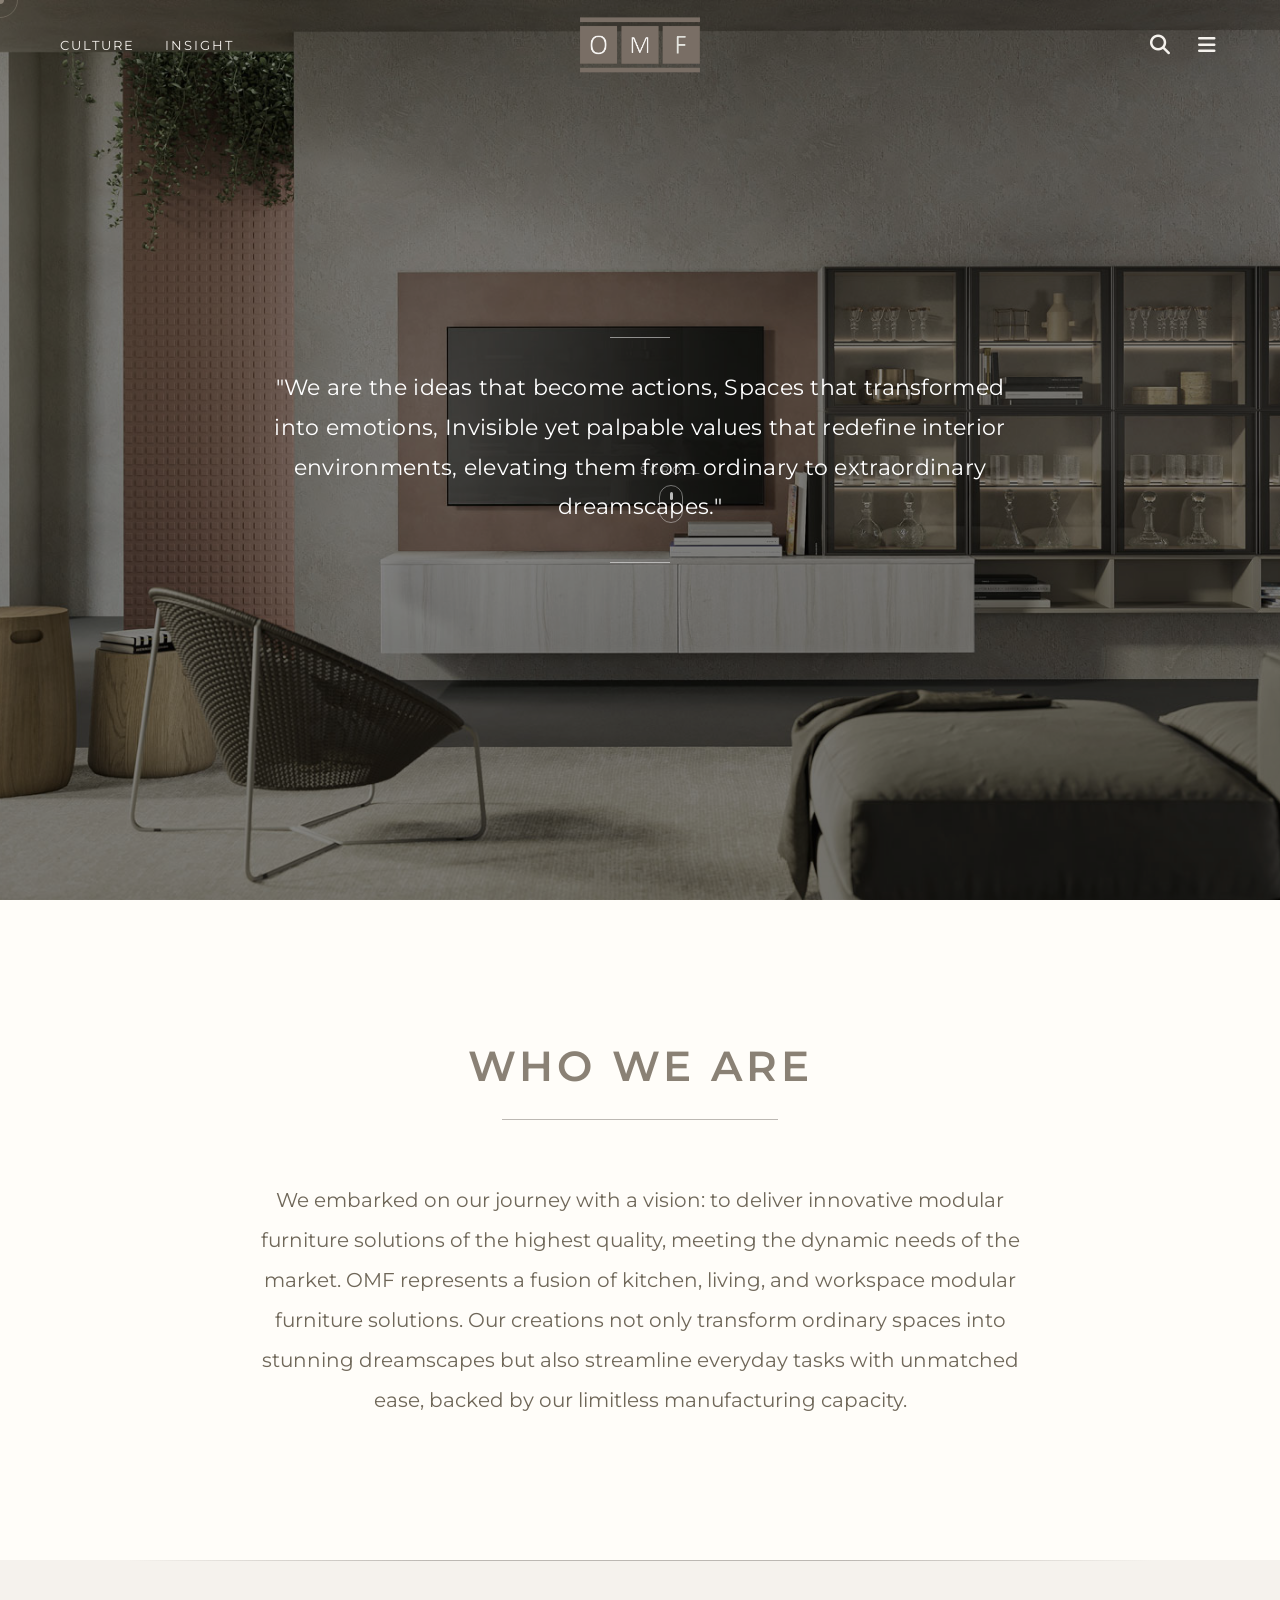
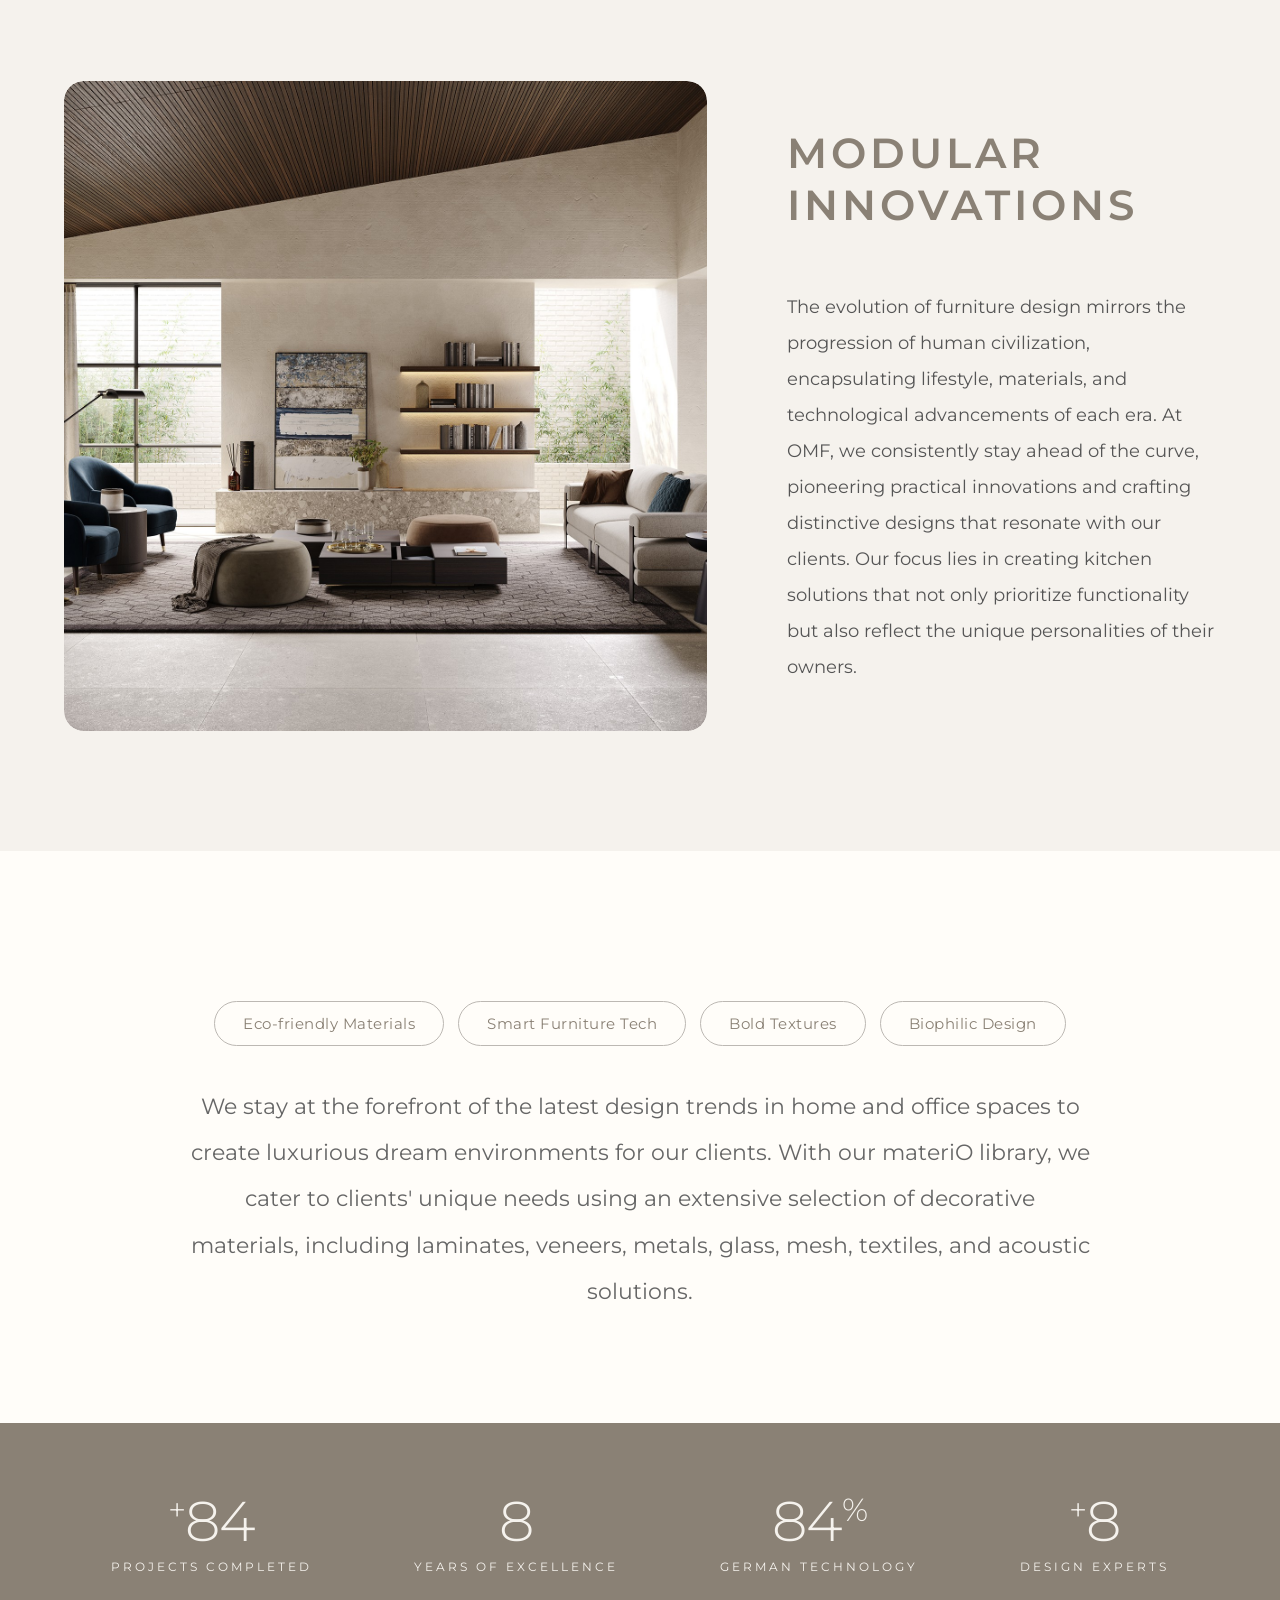
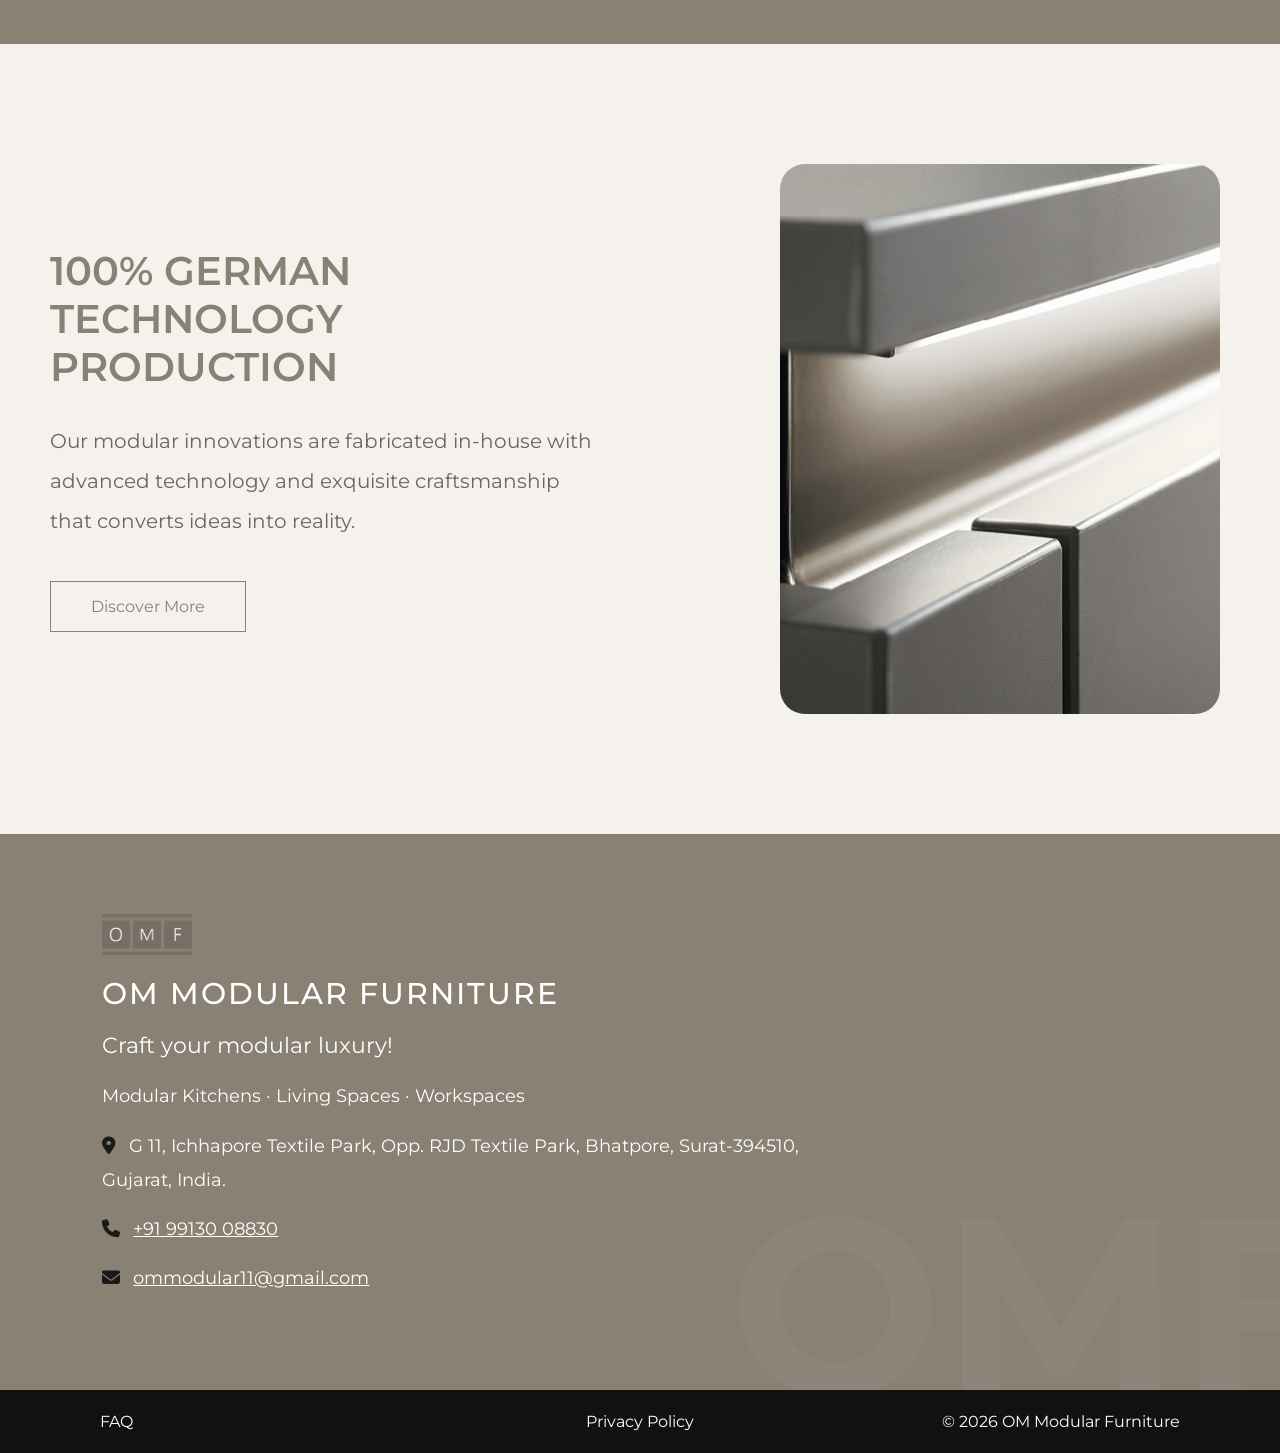
==== commit 28721077: "Update index.html" ====
--- a/index.html
+++ b/index.html
@@ -1620,8 +1620,8 @@
             <a href="modular-kitchen.html" class="discover-btn">Discover More</a>
         </div>
         <div class="german-right reveal-right">
-            <img src="image/german-tech.jpg" alt="German technology modular furniture manufacturing in Surat"
-                loading="lazy">
+            <img src="image/german-tech.jpg" width="700" height="500" loading="lazy" decoding="async" alt="German
+                technology modular furniture manufacturing in Surat" loading="lazy">
         </div>
     </section>
 
